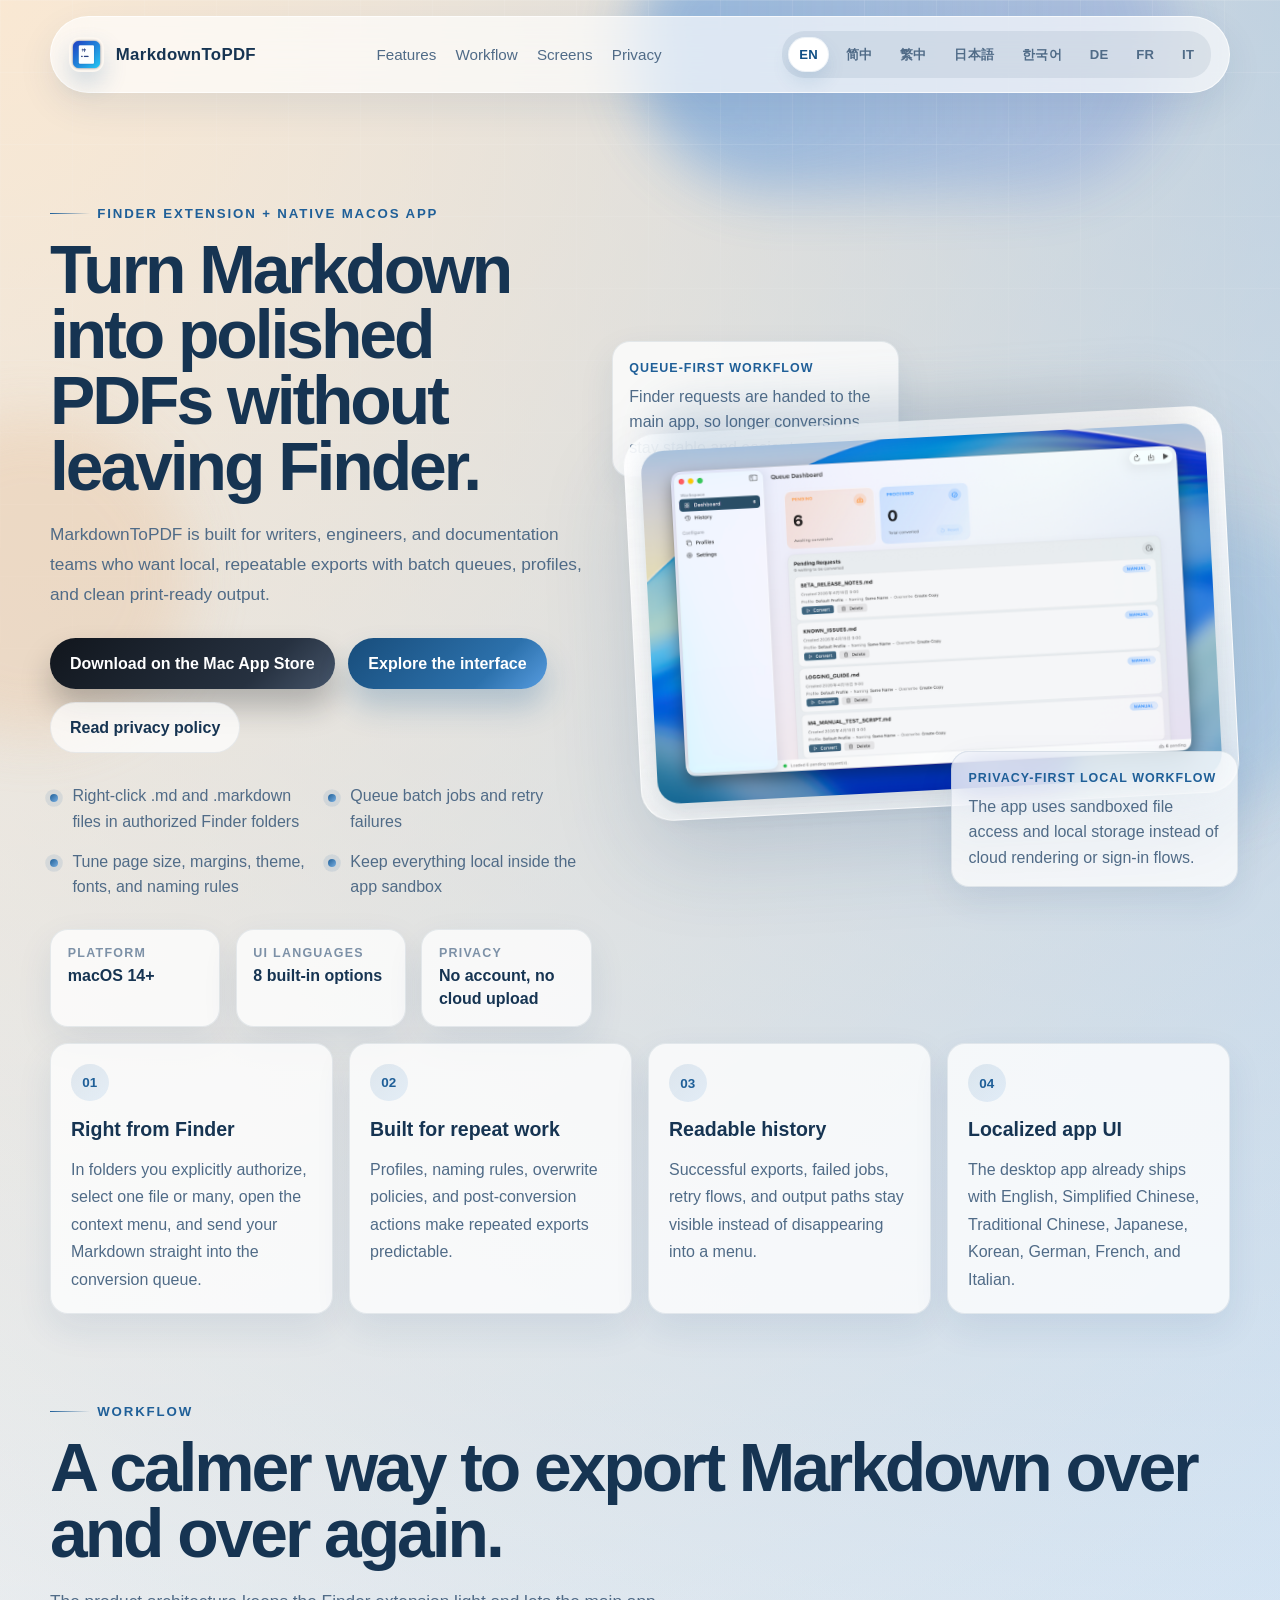
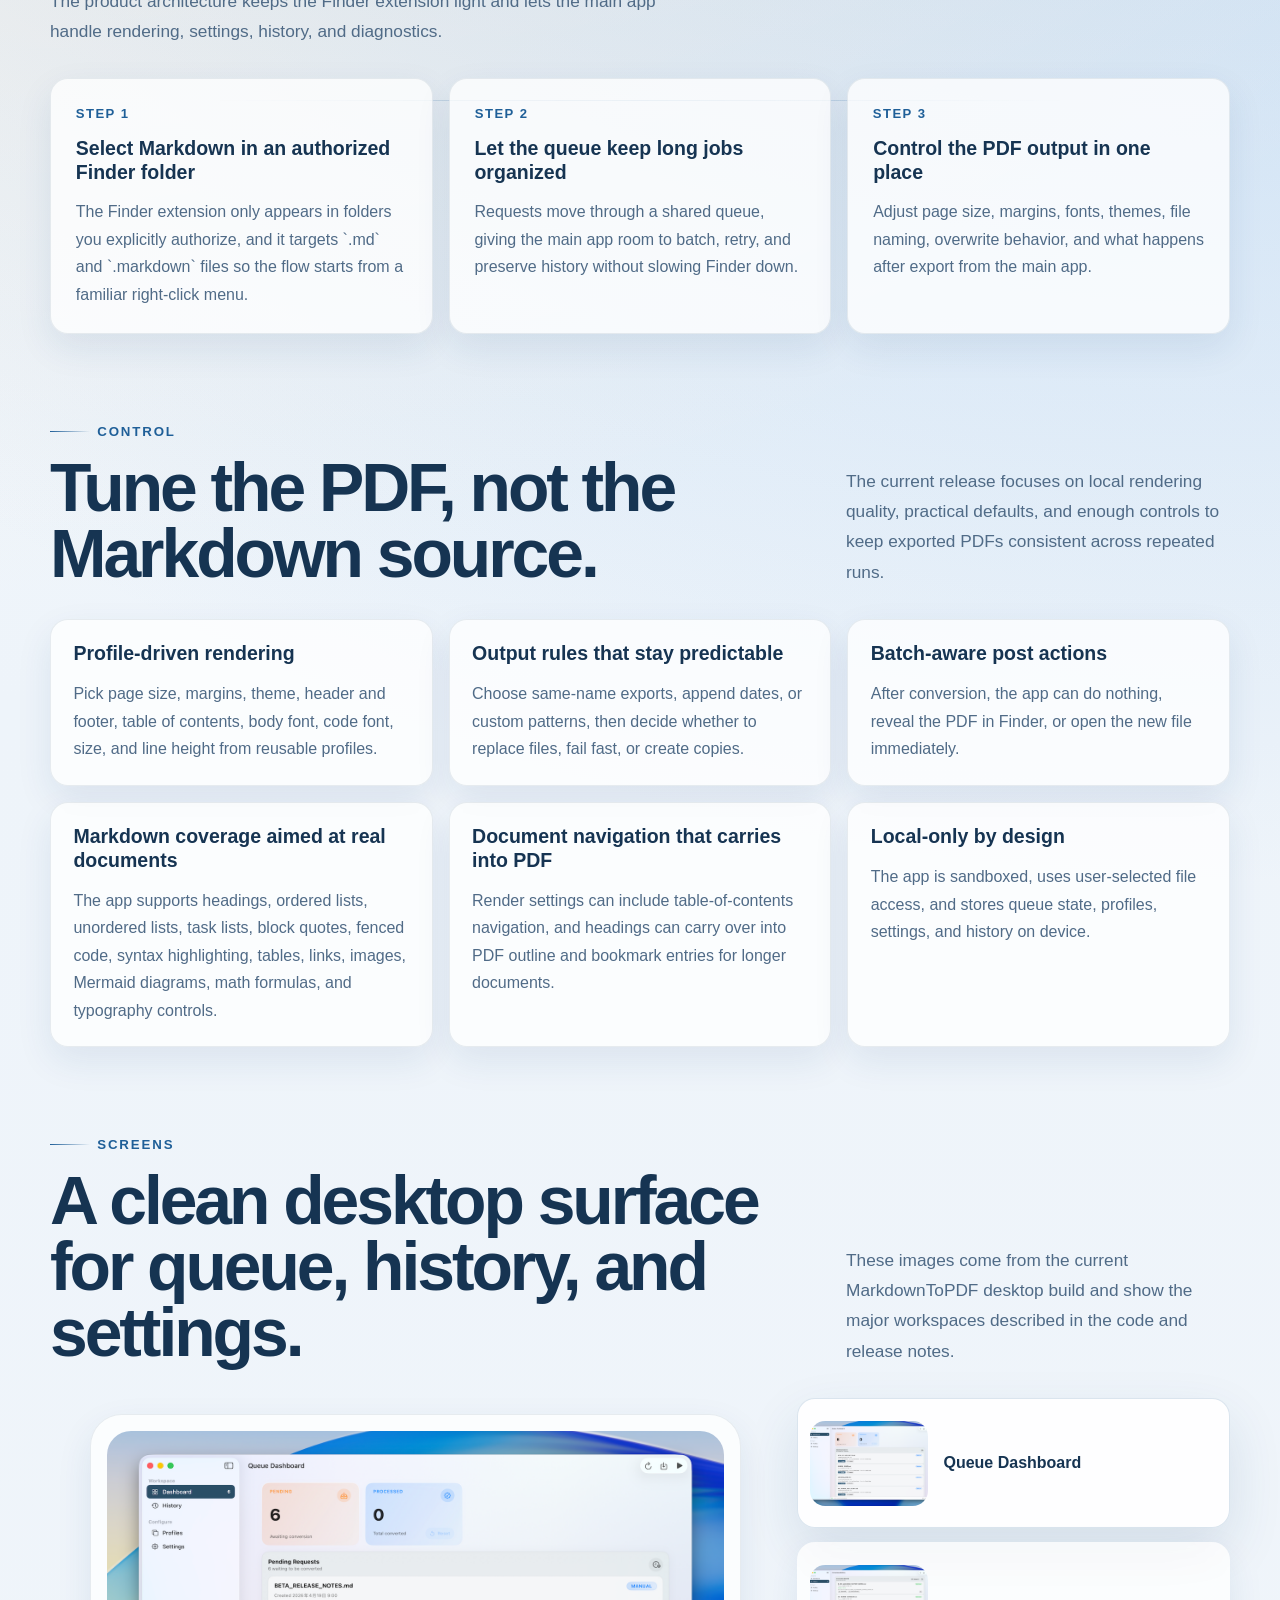
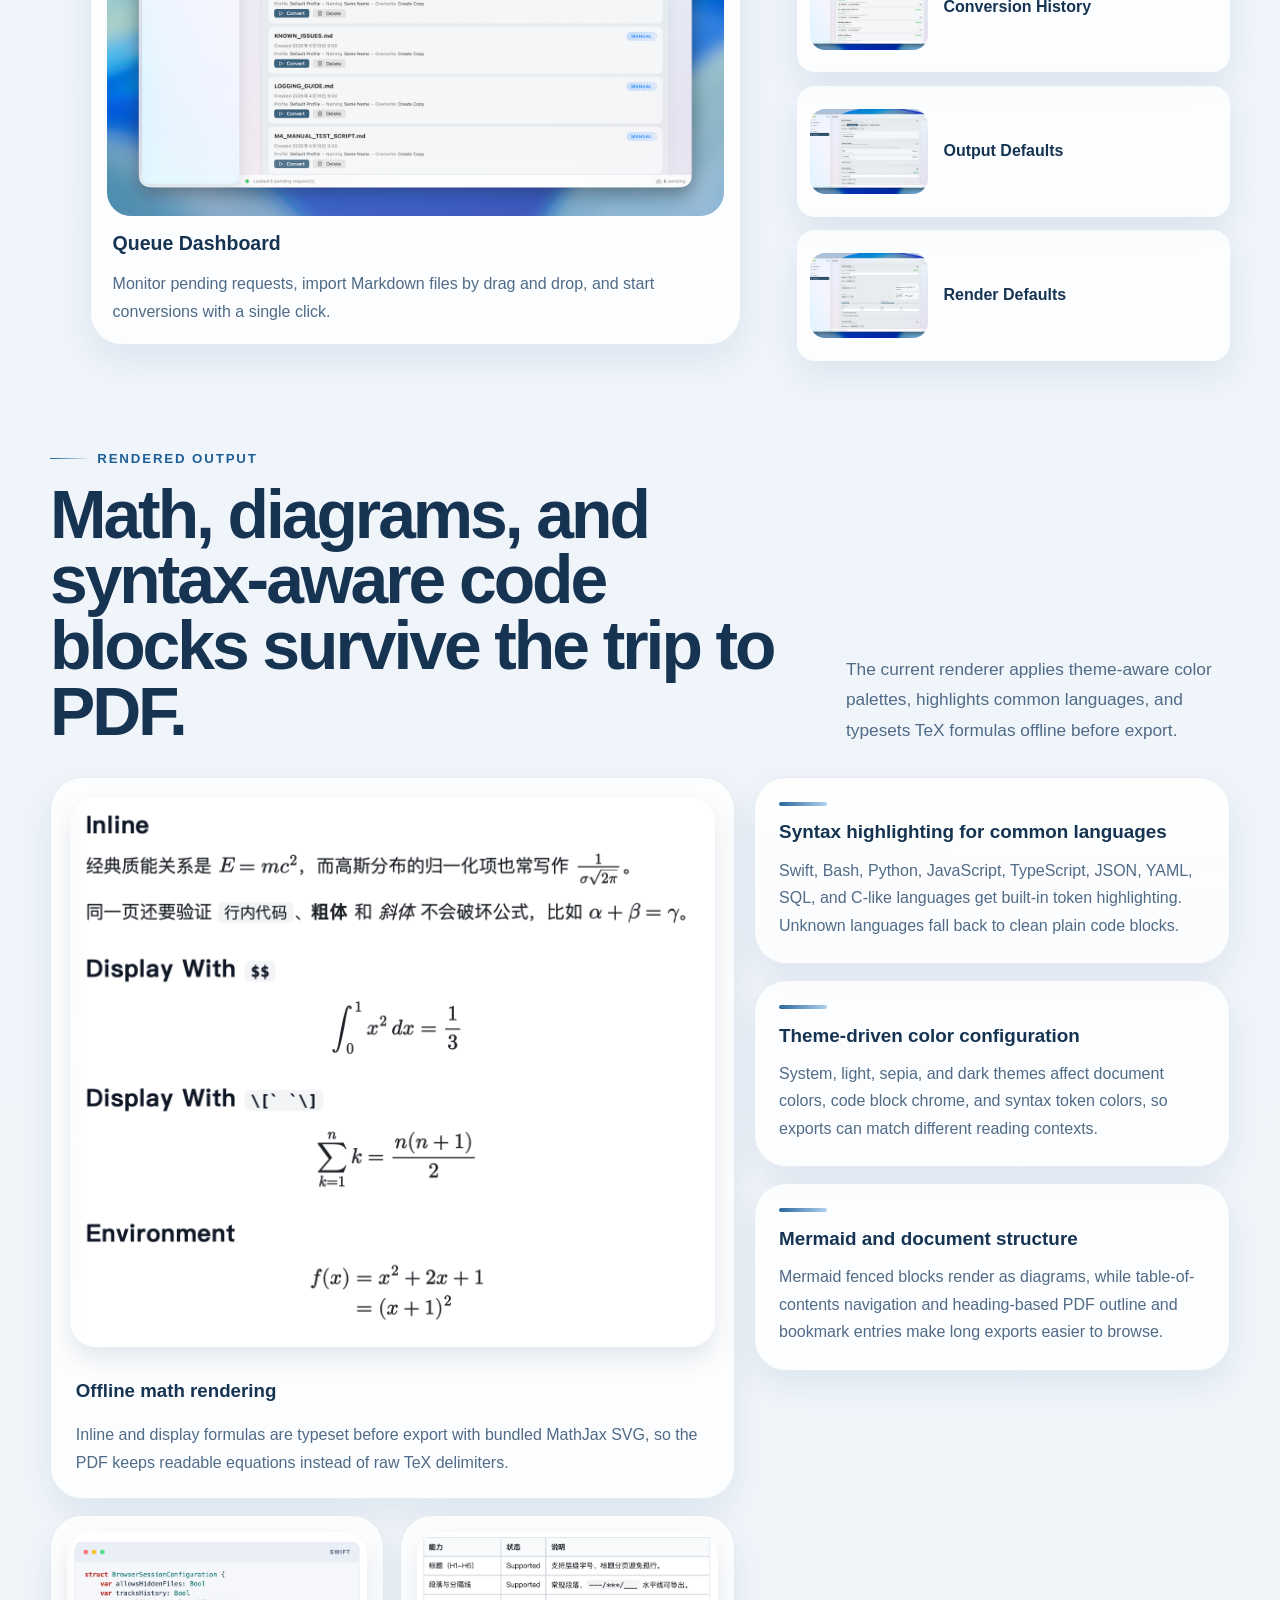
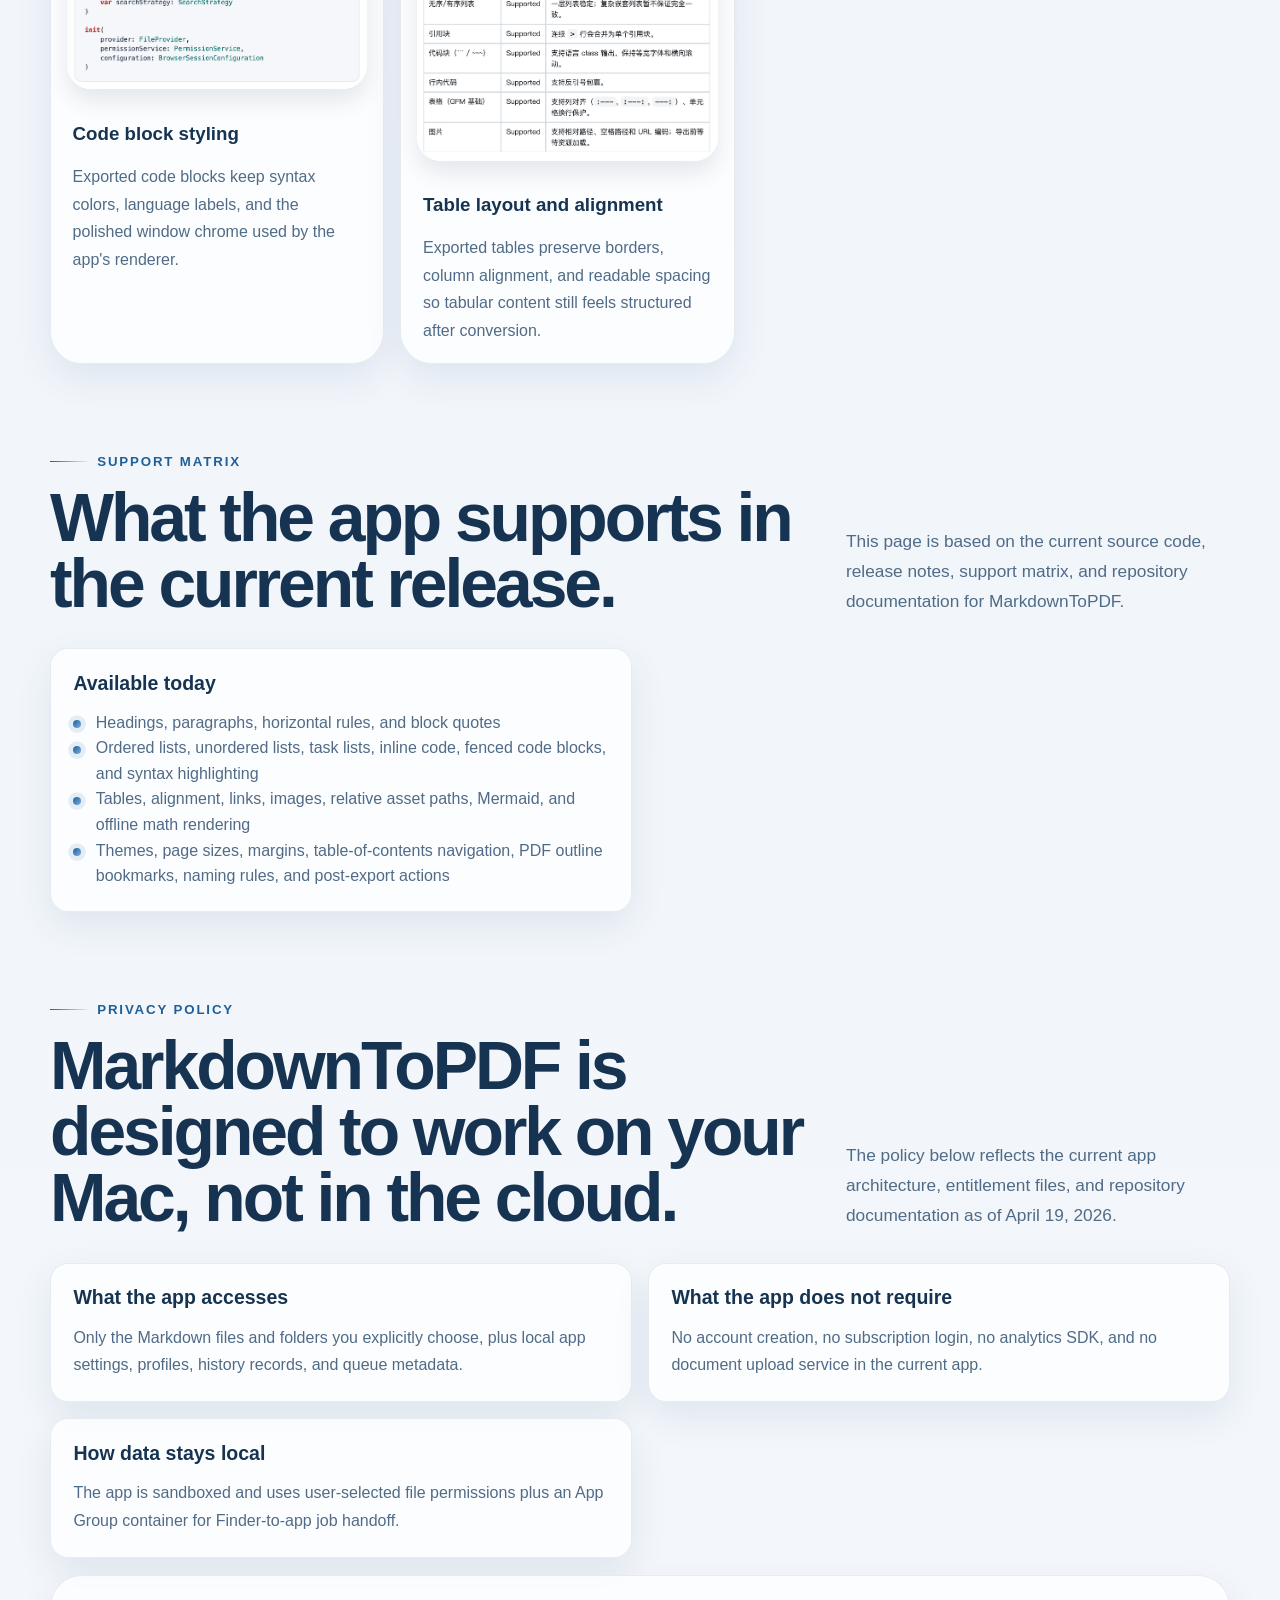
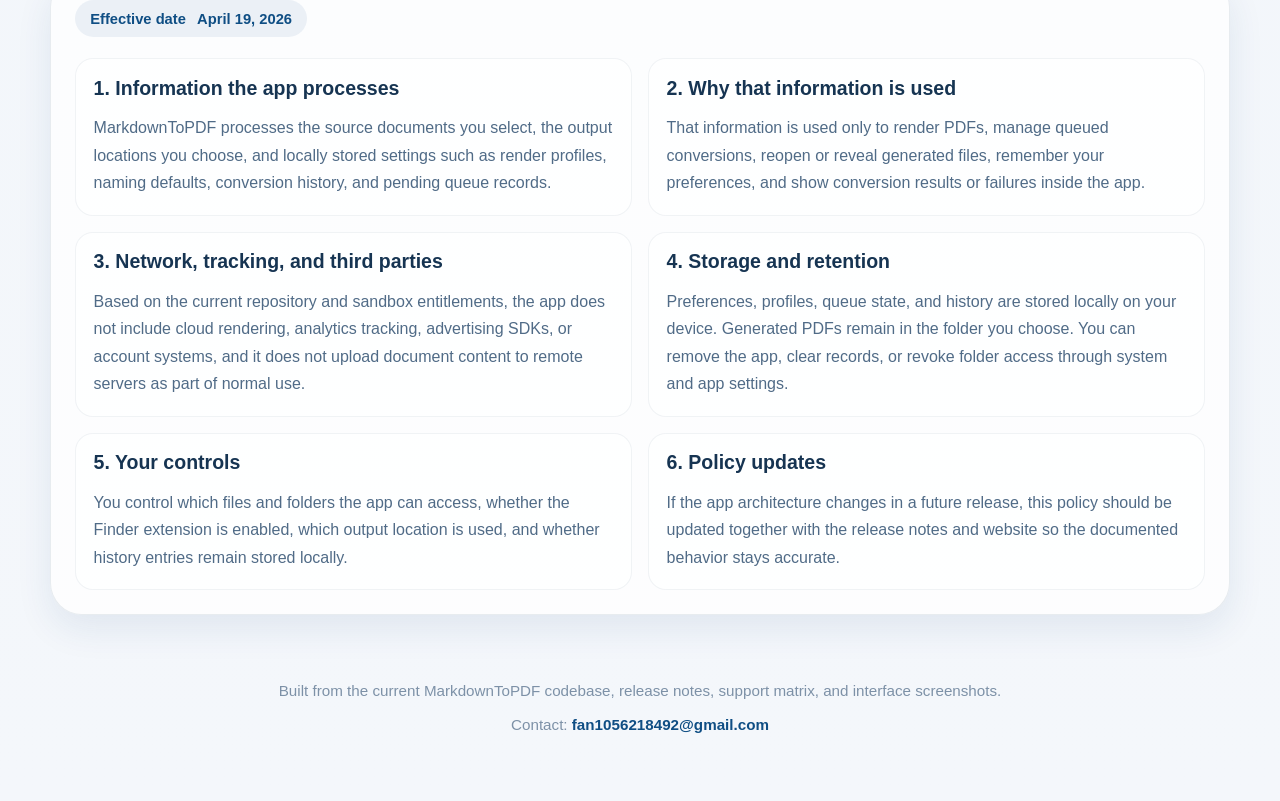
==== index.html @ 0d94e635 "添加商店下载按钮" ====
<!doctype html>
<html lang="en">
  <head>
    <meta charset="UTF-8" />
    <meta name="viewport" content="width=device-width, initial-scale=1.0" />
    <title>MarkdownToPDF for macOS</title>
    <meta
      name="description"
      content="MarkdownToPDF is a Finder-powered macOS app for turning Markdown files into polished PDFs with profiles, syntax highlighting, math rendering, history, and privacy-first local processing."
    />
    <meta
      name="theme-color"
      content="#eef4fa"
    />
    <link rel="icon" type="image/png" href="pictures/app-icon.png" />
    <link rel="stylesheet" href="styles.css" />
    <script defer src="script.js"></script>
  </head>
  <body>
    <a class="skip-link" href="#main" data-i18n="skipLink">Skip to content</a>
    <div class="page-backdrop" aria-hidden="true">
      <div class="backdrop-orb orb-a"></div>
      <div class="backdrop-orb orb-b"></div>
      <div class="backdrop-orb orb-c"></div>
      <div class="backdrop-grid"></div>
    </div>

    <div class="site-shell" id="top">
      <header class="site-header">
        <a class="brand" href="#top" aria-label="MarkdownToPDF">
          <img src="pictures/app-icon.png" alt="" />
          <span>MarkdownToPDF</span>
        </a>

        <nav class="header-nav" aria-label="Primary navigation" data-i18n-aria-label="navPrimaryAria">
          <a href="#features" data-i18n="navFeatures">Features</a>
          <a href="#workflow" data-i18n="navWorkflow">Workflow</a>
          <a href="#screens" data-i18n="navScreens">Screens</a>
          <a href="#privacy" data-i18n="navPrivacy">Privacy</a>
        </nav>

        <div class="header-actions">
          <div class="lang-switch" role="group" aria-label="Language switcher" data-i18n-aria-label="langSwitcherLabel">
            <button class="lang-button is-active" type="button" data-lang="en">EN</button>
            <button class="lang-button" type="button" data-lang="zh-Hans" aria-label="简体中文">简中</button>
            <button class="lang-button" type="button" data-lang="zh-Hant" aria-label="繁體中文">繁中</button>
            <button class="lang-button" type="button" data-lang="ja" aria-label="日本語">日本語</button>
            <button class="lang-button" type="button" data-lang="ko" aria-label="한국어">한국어</button>
            <button class="lang-button" type="button" data-lang="de" aria-label="Deutsch">DE</button>
            <button class="lang-button" type="button" data-lang="fr" aria-label="Français">FR</button>
            <button class="lang-button" type="button" data-lang="it" aria-label="Italiano">IT</button>
          </div>
        </div>
      </header>

      <main id="main">
        <section class="hero section">
          <div class="hero-copy">
            <p class="eyebrow" data-i18n="heroEyebrow">Finder extension + native macOS app</p>
            <h1 data-i18n="heroTitle">Turn Markdown into polished PDFs without leaving Finder.</h1>
            <p class="hero-lead" data-i18n="heroLead">
              MarkdownToPDF is built for writers, engineers, and documentation teams who want local,
              repeatable exports with batch queues, profiles, and clean print-ready output.
            </p>

            <div class="hero-actions">
              <a
                class="button button-store"
                href="https://apps.apple.com/us/app/markdowntopdf-pro/id6762535190?mt=12&uo=4"
                target="_blank"
                rel="noreferrer"
                data-i18n="heroDownload"
              >
                Download on the Mac App Store
              </a>
              <a class="button button-primary" href="#screens" data-i18n="heroPrimary">
                Explore the interface
              </a>
              <a class="button button-secondary" href="#privacy" data-i18n="heroSecondary">
                Read privacy policy
              </a>
            </div>

            <ul class="hero-badges">
              <li data-i18n="heroBadge1">Right-click .md and .markdown files in authorized Finder folders</li>
              <li data-i18n="heroBadge2">Queue batch jobs and retry failures</li>
              <li data-i18n="heroBadge3">Tune page size, margins, theme, fonts, and naming rules</li>
              <li data-i18n="heroBadge4">Keep everything local inside the app sandbox</li>
            </ul>

            <div class="meta-grid">
              <article class="meta-card">
                <span class="meta-label" data-i18n="metaPlatformLabel">Platform</span>
                <strong class="meta-value" data-i18n="metaPlatformValue">macOS 14+</strong>
              </article>
              <article class="meta-card">
                <span class="meta-label" data-i18n="metaLanguageLabel">UI Languages</span>
                <strong class="meta-value" data-i18n="metaLanguageValue">8 built-in options</strong>
              </article>
              <article class="meta-card">
                <span class="meta-label" data-i18n="metaPrivacyLabel">Privacy</span>
                <strong class="meta-value" data-i18n="metaPrivacyValue">No account, no cloud upload</strong>
              </article>
            </div>
          </div>

          <div class="hero-visual">
            <div class="floating-card floating-card-top">
              <span class="floating-label" data-i18n="heroNoteTopLabel">Queue-first workflow</span>
              <p data-i18n="heroNoteTopBody">
                Finder requests are handed to the main app, so longer conversions stay stable and
                easier to manage.
              </p>
            </div>

            <div class="device-frame">
              <img
                src="pictures/dashboard.png"
                alt="MarkdownToPDF queue dashboard"
                data-i18n-alt="heroImageAlt"
              />
            </div>

            <div class="floating-card floating-card-bottom">
              <span class="floating-label" data-i18n="heroNoteBottomLabel">Privacy-first local workflow</span>
              <p data-i18n="heroNoteBottomBody">
                The current codebase uses sandboxed file access and local storage instead of cloud
                rendering or sign-in flows.
              </p>
            </div>
          </div>
        </section>

        <section class="signal-grid">
          <article class="signal-card">
            <span class="signal-index">01</span>
            <h2 data-i18n="signal1Title">Right from Finder</h2>
            <p data-i18n="signal1Body">
              In folders you explicitly authorize, select one file or many, open the context menu,
              and send your Markdown straight into the conversion queue.
            </p>
          </article>
          <article class="signal-card">
            <span class="signal-index">02</span>
            <h2 data-i18n="signal2Title">Built for repeat work</h2>
            <p data-i18n="signal2Body">
              Profiles, naming rules, overwrite policies, and post-conversion actions make repeated
              exports predictable.
            </p>
          </article>
          <article class="signal-card">
            <span class="signal-index">03</span>
            <h2 data-i18n="signal3Title">Readable history</h2>
            <p data-i18n="signal3Body">
              Successful exports, failed jobs, retry flows, and output paths stay visible instead of
              disappearing into a menu.
            </p>
          </article>
          <article class="signal-card">
            <span class="signal-index">04</span>
            <h2 data-i18n="signal4Title">Localized app UI</h2>
            <p data-i18n="signal4Body">
              The desktop app already ships with English, Simplified Chinese, Traditional Chinese,
              Japanese, Korean, German, French, and Italian.
            </p>
          </article>
        </section>

        <section class="section story-section" id="workflow">
          <div class="section-heading">
            <p class="eyebrow" data-i18n="workflowEyebrow">Workflow</p>
            <h2 data-i18n="workflowTitle">A calmer way to export Markdown over and over again.</h2>
            <p class="section-lead" data-i18n="workflowLead">
              The product architecture keeps the Finder extension light and lets the main app handle
              rendering, settings, history, and diagnostics.
            </p>
          </div>

          <div class="timeline">
            <article class="timeline-card">
              <span class="timeline-step" data-i18n="workflowStep1Index">Step 1</span>
              <h3 data-i18n="workflowStep1Title">Select Markdown in an authorized Finder folder</h3>
              <p data-i18n="workflowStep1Body">
                The Finder extension only appears in folders you explicitly authorize, and it targets
                `.md` and `.markdown` files so the flow starts from a familiar right-click menu.
              </p>
            </article>
            <article class="timeline-card">
              <span class="timeline-step" data-i18n="workflowStep2Index">Step 2</span>
              <h3 data-i18n="workflowStep2Title">Let the queue keep long jobs organized</h3>
              <p data-i18n="workflowStep2Body">
                Requests move through a shared queue, giving the main app room to batch, retry, and
                preserve history without slowing Finder down.
              </p>
            </article>
            <article class="timeline-card">
              <span class="timeline-step" data-i18n="workflowStep3Index">Step 3</span>
              <h3 data-i18n="workflowStep3Title">Control the PDF output in one place</h3>
              <p data-i18n="workflowStep3Body">
                Adjust page size, margins, fonts, themes, file naming, overwrite behavior, and what
                happens after export from the main app.
              </p>
            </article>
          </div>
        </section>

        <section class="section features-section" id="features">
          <div class="section-heading split-heading">
            <div>
              <p class="eyebrow" data-i18n="featuresEyebrow">Control</p>
              <h2 data-i18n="featuresTitle">Tune the PDF, not the Markdown source.</h2>
            </div>
            <p class="section-lead" data-i18n="featuresLead">
              The current release focuses on local rendering quality, practical defaults, and enough
              controls to keep exported PDFs consistent across repeated runs.
            </p>
          </div>

          <div class="feature-grid">
            <article class="feature-card">
              <h3 data-i18n="feature1Title">Profile-driven rendering</h3>
              <p data-i18n="feature1Body">
                Pick page size, margins, theme, header/footer, table of contents, body font, code
                font, size, and line height from reusable profiles.
              </p>
            </article>
            <article class="feature-card">
              <h3 data-i18n="feature2Title">Output rules that stay predictable</h3>
              <p data-i18n="feature2Body">
                Choose same-name exports, append dates, or custom patterns, then decide whether to
                replace files, fail fast, or create copies.
              </p>
            </article>
            <article class="feature-card">
              <h3 data-i18n="feature3Title">Batch-aware post actions</h3>
              <p data-i18n="feature3Body">
                After conversion, the app can do nothing, reveal the PDF in Finder, or open the new
                file immediately.
              </p>
            </article>
            <article class="feature-card">
              <h3 data-i18n="feature4Title">Markdown coverage aimed at real documents</h3>
              <p data-i18n="feature4Body">
                The app supports headings, ordered lists, unordered lists, task lists, block quotes,
                fenced code, syntax highlighting, tables, links, images, Mermaid diagrams, math
                formulas, and typography controls.
              </p>
            </article>
            <article class="feature-card">
              <h3 data-i18n="feature5Title">Document navigation that carries into PDF</h3>
              <p data-i18n="feature5Body">
                Render settings can include table-of-contents navigation, and headings can carry over
                into PDF outline and bookmark entries for longer documents.
              </p>
            </article>
            <article class="feature-card">
              <h3 data-i18n="feature6Title">Local-only by design</h3>
              <p data-i18n="feature6Body">
                The app is sandboxed, uses user-selected file access, and stores queue state,
                profiles, settings, and history on device.
              </p>
            </article>
          </div>
        </section>

        <section class="section screens-section" id="screens">
          <div class="section-heading split-heading">
            <div>
              <p class="eyebrow" data-i18n="screensEyebrow">Screens</p>
              <h2 data-i18n="screensTitle">A clean desktop surface for queue, history, and settings.</h2>
            </div>
            <p class="section-lead" data-i18n="screensLead">
              These images come from the current MarkdownToPDF desktop build and show the major
              workspaces described in the code and release notes.
            </p>
          </div>

          <div class="screens-layout">
            <figure class="screen-stage">
              <div class="screen-image-wrap">
                <img id="active-screen-image" src="pictures/dashboard.png" alt="Queue Dashboard screen" />
              </div>
              <figcaption class="screen-caption">
                <h3 id="active-screen-title">Queue Dashboard</h3>
                <p id="active-screen-description">
                  Monitor pending requests, import Markdown files by drag and drop, and start
                  conversions with a single click.
                </p>
              </figcaption>
            </figure>

            <div
              class="screen-selector"
              role="tablist"
              aria-label="Application screens"
              data-i18n-aria-label="screenSelectorAria"
            >
              <button class="screen-thumb is-active" type="button" role="tab" data-screen="dashboard">
                <img src="pictures/dashboard.png" alt="" />
                <span data-i18n="screenDashboardLabel">Queue Dashboard</span>
              </button>
              <button class="screen-thumb" type="button" role="tab" data-screen="history">
                <img src="pictures/history.png" alt="" />
                <span data-i18n="screenHistoryLabel">Conversion History</span>
              </button>
              <button class="screen-thumb" type="button" role="tab" data-screen="output">
                <img src="pictures/settings-1.png" alt="" />
                <span data-i18n="screenOutputLabel">Output Defaults</span>
              </button>
              <button class="screen-thumb" type="button" role="tab" data-screen="render">
                <img src="pictures/settings-2.png" alt="" />
                <span data-i18n="screenRenderLabel">Render Defaults</span>
              </button>
            </div>
          </div>
        </section>

        <section class="section render-section">
          <div class="section-heading split-heading">
            <div>
              <p class="eyebrow" data-i18n="renderEyebrow">Rendered Output</p>
              <h2 data-i18n="renderTitle">Math, diagrams, and syntax-aware code blocks survive the trip to PDF.</h2>
            </div>
            <p class="section-lead" data-i18n="renderLead">
              The current renderer applies theme-aware color palettes, highlights common languages,
              and typesets TeX formulas offline before export.
            </p>
          </div>

          <div class="render-showcase">
            <div class="render-gallery">
              <figure class="render-figure render-figure-featured">
                <img
                  src="pictures/math.png"
                  alt="Math rendering sample exported by MarkdownToPDF"
                  data-i18n-alt="renderMathAlt"
                />
                <figcaption>
                  <h3 data-i18n="renderMathTitle">Offline math rendering</h3>
                  <p data-i18n="renderMathBody">
                    Inline and display formulas are typeset before export with bundled MathJax SVG, so
                    the PDF keeps readable equations instead of raw TeX delimiters.
                  </p>
                </figcaption>
              </figure>

              <div class="render-subgrid">
                <figure class="render-figure render-figure-compact">
                  <img
                    src="pictures/code_block.png"
                    alt="Syntax-highlighted code block exported by MarkdownToPDF"
                    data-i18n-alt="renderCodeAlt"
                  />
                  <figcaption>
                    <h3 data-i18n="renderCodeImageTitle">Code block styling</h3>
                    <p data-i18n="renderCodeImageBody">
                      Exported code blocks keep syntax colors, language labels, and the polished window
                      chrome used by the app's renderer.
                    </p>
                  </figcaption>
                </figure>

                <figure class="render-figure render-figure-compact">
                  <img
                    src="pictures/table.png"
                    alt="Table rendering sample exported by MarkdownToPDF"
                    data-i18n-alt="renderTableAlt"
                  />
                  <figcaption>
                    <h3 data-i18n="renderTableTitle">Table layout and alignment</h3>
                    <p data-i18n="renderTableBody">
                      Exported tables preserve borders, column alignment, and readable spacing so tabular
                      content still feels structured after conversion.
                    </p>
                  </figcaption>
                </figure>
              </div>
            </div>

            <div class="render-copy">
              <article class="feature-card">
                <h3 data-i18n="renderCodeTitle">Syntax highlighting for common languages</h3>
                <p data-i18n="renderCodeBody">
                  Swift, Bash, Python, JavaScript, TypeScript, JSON, YAML, SQL, and C-like languages
                  get built-in token highlighting. Unknown languages fall back to clean plain code
                  blocks.
                </p>
              </article>
              <article class="feature-card">
                <h3 data-i18n="renderPaletteTitle">Theme-driven color configuration</h3>
                <p data-i18n="renderPaletteBody">
                  System, light, sepia, and dark themes affect document colors, code block chrome,
                  and syntax token colors, so exports can match different reading contexts.
                </p>
              </article>
              <article class="feature-card">
                <h3 data-i18n="renderStructureTitle">Mermaid and document structure</h3>
                <p data-i18n="renderStructureBody">
                  Mermaid fenced blocks render as diagrams, while table-of-contents navigation and
                  heading-based PDF outline/bookmark entries make long exports easier to browse.
                </p>
              </article>
            </div>
          </div>
        </section>

        <section class="section support-section">
          <div class="section-heading split-heading">
            <div>
              <p class="eyebrow" data-i18n="supportEyebrow">Support Matrix</p>
              <h2 data-i18n="supportTitle">What the app supports in the current release.</h2>
            </div>
            <p class="section-lead" data-i18n="supportLead">
              This page is based on the current source code, release notes, support matrix, and known
              issues in the MarkdownToPDF repository.
            </p>
          </div>

          <div class="support-grid">
            <article class="support-card">
              <h3 data-i18n="supportGoodTitle">Available today</h3>
              <ul class="support-list">
                <li data-i18n="supportGood1">Headings, paragraphs, horizontal rules, and block quotes</li>
                <li data-i18n="supportGood2">Ordered lists, unordered lists, task lists, inline code, fenced code blocks, and syntax highlighting</li>
                <li data-i18n="supportGood3">Tables, alignment, links, images, relative asset paths, Mermaid, and offline math rendering</li>
                <li data-i18n="supportGood4">Themes, page sizes, margins, table-of-contents navigation, PDF outline bookmarks, naming rules, and post-export actions</li>
              </ul>
            </article>
          </div>
        </section>

        <section class="section privacy-section" id="privacy">
          <div class="section-heading split-heading">
            <div>
              <p class="eyebrow" data-i18n="privacyEyebrow">Privacy Policy</p>
              <h2 data-i18n="privacyTitle">MarkdownToPDF is designed to work on your Mac, not in the cloud.</h2>
            </div>
            <p class="section-lead" data-i18n="privacyLead">
              The policy below reflects the current app architecture, entitlement files, and
              repository documentation as of April 19, 2026.
            </p>
          </div>

          <div class="privacy-summary-grid">
            <article class="privacy-summary-card">
              <h3 data-i18n="privacyCard1Title">What the app accesses</h3>
              <p data-i18n="privacyCard1Body">
                Only the Markdown files and folders you explicitly choose, plus local app settings,
                profiles, history records, and queue metadata.
              </p>
            </article>
            <article class="privacy-summary-card">
              <h3 data-i18n="privacyCard2Title">What the app does not require</h3>
              <p data-i18n="privacyCard2Body">
                No account creation, no subscription login, no analytics SDK, and no document upload
                service in the current app.
              </p>
            </article>
            <article class="privacy-summary-card">
              <h3 data-i18n="privacyCard3Title">How data stays local</h3>
              <p data-i18n="privacyCard3Body">
                The app is sandboxed and uses user-selected file permissions plus an App Group
                container for Finder-to-app job handoff.
              </p>
            </article>
          </div>

          <div class="privacy-policy-card">
            <div class="policy-meta">
              <span data-i18n="privacyEffectiveLabel">Effective date</span>
              <strong data-i18n="privacyEffectiveValue">April 19, 2026</strong>
            </div>

            <div class="policy-columns">
              <article class="policy-block">
                <h3 data-i18n="policy1Title">1. Information the app processes</h3>
                <p data-i18n="policy1Body">
                  MarkdownToPDF processes the source documents you select, the output locations you
                  choose, and locally stored settings such as render profiles, naming defaults,
                  conversion history, and pending queue records.
                </p>
              </article>
              <article class="policy-block">
                <h3 data-i18n="policy2Title">2. Why that information is used</h3>
                <p data-i18n="policy2Body">
                  That information is used only to render PDFs, manage queued conversions, reopen or
                  reveal generated files, remember your preferences, and show conversion results or
                  failures inside the app.
                </p>
              </article>
              <article class="policy-block">
                <h3 data-i18n="policy3Title">3. Network, tracking, and third parties</h3>
                <p data-i18n="policy3Body">
                  Based on the current repository and sandbox entitlements, the app does not
                  include cloud rendering, analytics tracking, advertising SDKs, or account systems,
                  and it does not upload document content to remote servers as part of normal use.
                </p>
              </article>
              <article class="policy-block">
                <h3 data-i18n="policy4Title">4. Storage and retention</h3>
                <p data-i18n="policy4Body">
                  Preferences, profiles, queue state, and history are stored locally on your device.
                  Generated PDFs remain in the folder you choose. You can remove the app, clear
                  records, or revoke folder access through system and app settings.
                </p>
              </article>
              <article class="policy-block">
                <h3 data-i18n="policy5Title">5. Your controls</h3>
                <p data-i18n="policy5Body">
                  You control which files and folders the app can access, whether the Finder
                  extension is enabled, which output location is used, and whether history entries
                  remain stored locally.
                </p>
              </article>
              <article class="policy-block">
                <h3 data-i18n="policy6Title">6. Policy updates</h3>
                <p data-i18n="policy6Body">
                  If the app architecture changes in a future release, this policy should be updated
                  together with the release notes and website so the documented behavior stays
                  accurate.
                </p>
              </article>
            </div>
          </div>
        </section>
      </main>

      <footer class="site-footer">
        <p data-i18n="footerBody">
          Built from the current MarkdownToPDF codebase, release notes, support matrix, and
          interface screenshots.
        </p>
        <p class="footer-contact">
          <span data-i18n="footerContactLabel">Contact:</span>
          <a href="mailto:fan1056218492@gmail.com">fan1056218492@gmail.com</a>
        </p>
      </footer>
    </div>
  </body>
</html>
---- styles.css ----
:root {
  color-scheme: light;
  --bg: #eef4fa;
  --bg-strong: #dce8f6;
  --surface: rgba(255, 255, 255, 0.76);
  --surface-strong: rgba(255, 255, 255, 0.9);
  --surface-border: rgba(20, 56, 94, 0.09);
  --text: #163452;
  --text-soft: #506b87;
  --text-faint: #7d91a7;
  --accent: #1f5f98;
  --accent-soft: #78aee0;
  --accent-warm: #ebc29e;
  --accent-strong: #0f4e84;
  --success-soft: #d8f2dd;
  --warning-soft: #fff1db;
  --shadow-xl: 0 36px 90px rgba(26, 71, 118, 0.16);
  --shadow-lg: 0 22px 54px rgba(26, 71, 118, 0.12);
  --shadow-md: 0 14px 36px rgba(26, 71, 118, 0.09);
  --radius-xl: 32px;
  --radius-lg: 24px;
  --radius-md: 18px;
  --radius-sm: 14px;
  --font-display: "Avenir Next", "Segoe UI", "Helvetica Neue", sans-serif;
  --font-body: "Avenir Next", "Trebuchet MS", "Helvetica Neue", sans-serif;
  --font-mono: "SFMono-Regular", "Menlo", "Consolas", monospace;
  --max-width: 1180px;
}

*,
*::before,
*::after {
  box-sizing: border-box;
}

html {
  scroll-behavior: smooth;
}

body {
  margin: 0;
  min-width: 320px;
  font-family: var(--font-body);
  color: var(--text);
  background:
    radial-gradient(circle at top left, rgba(255, 233, 207, 0.9), transparent 30%),
    radial-gradient(circle at top right, rgba(116, 172, 227, 0.7), transparent 34%),
    linear-gradient(180deg, #f7fbff 0%, var(--bg) 32%, #f4f7fb 100%);
}

img {
  display: block;
  max-width: 100%;
}

a {
  color: inherit;
}

button,
input,
textarea,
select {
  font: inherit;
}

button:focus-visible,
a:focus-visible {
  outline: 2px solid rgba(31, 95, 152, 0.5);
  outline-offset: 3px;
}

.skip-link {
  position: fixed;
  top: 1rem;
  left: 1rem;
  z-index: 30;
  padding: 0.8rem 1rem;
  border-radius: 999px;
  background: var(--accent);
  color: #fff;
  text-decoration: none;
  transform: translateY(-150%);
  transition: transform 0.2s ease;
}

.skip-link:focus {
  transform: translateY(0);
}

.page-backdrop {
  position: fixed;
  inset: 0;
  overflow: hidden;
  pointer-events: none;
}

.backdrop-orb {
  position: absolute;
  border-radius: 999px;
  filter: blur(28px);
  opacity: 0.6;
}

.orb-a {
  top: -6rem;
  right: 8%;
  width: 34rem;
  height: 18rem;
  background: linear-gradient(90deg, rgba(66, 139, 219, 0.8), rgba(48, 87, 208, 0.3));
}

.orb-b {
  top: 26rem;
  left: -8rem;
  width: 20rem;
  height: 20rem;
  background: rgba(232, 194, 156, 0.58);
}

.orb-c {
  bottom: 6rem;
  right: -4rem;
  width: 18rem;
  height: 18rem;
  background: rgba(116, 172, 227, 0.4);
}

.backdrop-grid {
  position: absolute;
  inset: 0;
  background-image:
    linear-gradient(rgba(255, 255, 255, 0.28) 1px, transparent 1px),
    linear-gradient(90deg, rgba(255, 255, 255, 0.22) 1px, transparent 1px);
  background-size: 72px 72px;
  mask-image: linear-gradient(180deg, rgba(0, 0, 0, 0.42), transparent 80%);
}

.site-shell {
  position: relative;
  z-index: 1;
  width: min(calc(100% - 2rem), var(--max-width));
  margin: 0 auto;
  padding: 1rem 0 4rem;
}

.section,
.signal-grid {
  animation: rise-in 0.72s ease both;
}

.site-header {
  position: sticky;
  top: 1rem;
  z-index: 20;
  display: grid;
  grid-template-columns: auto 1fr auto;
  align-items: center;
  gap: 1rem;
  padding: 0.9rem 1.1rem;
  margin-bottom: 1.4rem;
  background: rgba(255, 255, 255, 0.66);
  border: 1px solid rgba(255, 255, 255, 0.7);
  border-radius: 999px;
  backdrop-filter: blur(18px);
  box-shadow: var(--shadow-md);
}

.brand {
  display: inline-flex;
  align-items: center;
  gap: 0.75rem;
  text-decoration: none;
  font-family: var(--font-display);
  font-size: 1.05rem;
  font-weight: 700;
  letter-spacing: 0.02em;
}

.brand img {
  width: 2.2rem;
  height: 2.2rem;
  border-radius: 0.7rem;
  box-shadow: 0 12px 24px rgba(31, 95, 152, 0.2);
}

.header-nav {
  display: flex;
  justify-content: center;
  flex-wrap: wrap;
  gap: 1.2rem;
}

.header-nav a {
  color: var(--text-soft);
  text-decoration: none;
  font-size: 0.95rem;
}

.header-nav a:hover,
.header-nav a:focus-visible {
  color: var(--text);
}

.header-actions {
  display: flex;
  align-items: center;
  justify-content: flex-end;
  gap: 0.8rem;
  max-width: 100%;
}

.lang-switch {
  display: inline-flex;
  flex-wrap: wrap;
  justify-content: flex-end;
  gap: 0.3rem;
  padding: 0.35rem;
  max-width: min(100%, 30rem);
  border-radius: 1.4rem;
  background: rgba(20, 56, 94, 0.08);
}

.lang-button {
  border: 0;
  border-radius: 999px;
  background: transparent;
  color: var(--text-soft);
  min-height: 2.2rem;
  padding: 0.42rem 0.72rem;
  font-size: 0.82rem;
  font-weight: 700;
  letter-spacing: 0.02em;
  white-space: nowrap;
  cursor: pointer;
  transition:
    background 0.2s ease,
    color 0.2s ease,
    transform 0.2s ease;
}

.lang-button:hover,
.lang-button:focus-visible {
  color: var(--text);
}

.lang-button.is-active {
  background: #fff;
  color: var(--accent-strong);
  box-shadow: inset 0 0 0 1px rgba(31, 95, 152, 0.08), 0 10px 18px rgba(31, 95, 152, 0.12);
}

.hero {
  display: grid;
  grid-template-columns: minmax(0, 0.95fr) minmax(0, 1.05fr);
  align-items: center;
  gap: 2.5rem;
  padding: 3.5rem 0 2rem;
}

.hero-copy {
  position: relative;
}

.eyebrow {
  display: inline-flex;
  align-items: center;
  gap: 0.45rem;
  margin: 0 0 1rem;
  color: var(--accent);
  font-size: 0.83rem;
  font-weight: 700;
  letter-spacing: 0.14em;
  text-transform: uppercase;
}

.eyebrow::before {
  content: "";
  width: 2.5rem;
  height: 1px;
  background: linear-gradient(90deg, var(--accent), transparent);
}

.hero h1,
.section-heading h2 {
  margin: 0;
  font-family: var(--font-display);
  font-size: clamp(2.8rem, 5.3vw, 5rem);
  line-height: 0.97;
  letter-spacing: -0.045em;
}

.hero-lead,
.section-lead {
  margin: 1.2rem 0 0;
  max-width: 38rem;
  color: var(--text-soft);
  font-size: 1.08rem;
  line-height: 1.75;
}

.hero-actions {
  display: flex;
  flex-wrap: wrap;
  gap: 0.85rem;
  margin-top: 1.8rem;
}

.button {
  display: inline-flex;
  align-items: center;
  justify-content: center;
  min-height: 3.15rem;
  padding: 0.85rem 1.25rem;
  border-radius: 999px;
  text-decoration: none;
  font-weight: 700;
  transition:
    transform 0.2s ease,
    box-shadow 0.2s ease,
    background 0.2s ease;
}

.button:hover,
.button:focus-visible {
  transform: translateY(-2px);
}

.button-primary {
  background: linear-gradient(135deg, #184d7b, #2c71ac 70%, #579ce0);
  color: #fff;
  box-shadow: 0 18px 30px rgba(31, 95, 152, 0.26);
}

.button-store {
  background: linear-gradient(135deg, #11161d, #263140 72%, #46556a);
  color: #fff;
  box-shadow: 0 18px 30px rgba(17, 22, 29, 0.26);
}

.button-secondary {
  background: rgba(255, 255, 255, 0.72);
  color: var(--text);
  box-shadow: inset 0 0 0 1px rgba(20, 56, 94, 0.08);
}

.hero-badges {
  display: grid;
  grid-template-columns: repeat(2, minmax(0, 1fr));
  gap: 0.9rem;
  margin: 1.9rem 0 0;
  padding: 0;
  list-style: none;
}

.hero-badges li,
.support-list li {
  position: relative;
  padding-left: 1.4rem;
  color: var(--text-soft);
  line-height: 1.6;
}

.hero-badges li::before,
.support-list li::before {
  content: "";
  position: absolute;
  top: 0.66rem;
  left: 0;
  width: 0.5rem;
  height: 0.5rem;
  border-radius: 999px;
  background: linear-gradient(135deg, var(--accent), var(--accent-soft));
  box-shadow: 0 0 0 0.3rem rgba(31, 95, 152, 0.1);
}

.meta-grid {
  display: grid;
  grid-template-columns: repeat(3, minmax(0, 1fr));
  gap: 0.95rem;
  margin-top: 1.8rem;
}

.meta-card,
.signal-card,
.feature-card,
.timeline-card,
.support-card,
.privacy-summary-card,
.privacy-policy-card,
.screen-stage,
.screen-thumb,
.floating-card {
  background: var(--surface);
  border: 1px solid var(--surface-border);
  backdrop-filter: blur(18px);
  box-shadow: var(--shadow-md);
}

.meta-card {
  padding: 1rem 1.05rem;
  border-radius: var(--radius-md);
}

.meta-label {
  display: block;
  margin-bottom: 0.35rem;
  color: var(--text-faint);
  font-size: 0.78rem;
  font-weight: 700;
  letter-spacing: 0.1em;
  text-transform: uppercase;
}

.meta-value {
  display: block;
  font-size: 1rem;
  line-height: 1.4;
}

.hero-visual {
  position: relative;
  min-height: 36rem;
  display: flex;
  align-items: center;
  justify-content: center;
}

.device-frame {
  position: relative;
  padding: 1rem;
  border-radius: 2rem;
  background:
    linear-gradient(180deg, rgba(255, 255, 255, 0.92), rgba(255, 255, 255, 0.56)),
    linear-gradient(135deg, rgba(255, 255, 255, 0.3), rgba(31, 95, 152, 0.08));
  border: 1px solid rgba(255, 255, 255, 0.82);
  box-shadow: var(--shadow-xl);
  transform: rotate(-3deg);
}

.device-frame::after {
  content: "";
  position: absolute;
  inset: -1.8rem 2rem 2rem;
  z-index: -1;
  background: linear-gradient(135deg, rgba(31, 95, 152, 0.18), rgba(235, 194, 158, 0.2));
  border-radius: 2rem;
  filter: blur(22px);
}

.device-frame img {
  border-radius: 1.4rem;
  box-shadow: 0 12px 22px rgba(22, 52, 82, 0.1);
}

.floating-card {
  position: absolute;
  width: min(18rem, 48%);
  padding: 1rem 1.05rem;
  border-radius: var(--radius-md);
}

.floating-card-top {
  top: 1rem;
  left: -1.25rem;
}

.floating-card-bottom {
  right: -0.5rem;
  bottom: 0.9rem;
}

.floating-label {
  display: inline-block;
  margin-bottom: 0.55rem;
  color: var(--accent);
  font-size: 0.78rem;
  font-weight: 700;
  letter-spacing: 0.08em;
  text-transform: uppercase;
}

.floating-card p {
  margin: 0;
  color: var(--text-soft);
  line-height: 1.58;
}

.signal-grid {
  display: grid;
  grid-template-columns: repeat(4, minmax(0, 1fr));
  gap: 1rem;
  margin: 1rem 0 0;
}

.signal-card {
  padding: 1.25rem;
  border-radius: var(--radius-md);
}

.signal-index {
  display: inline-flex;
  width: 2.35rem;
  height: 2.35rem;
  align-items: center;
  justify-content: center;
  margin-bottom: 1rem;
  border-radius: 999px;
  background: linear-gradient(135deg, rgba(31, 95, 152, 0.12), rgba(116, 172, 227, 0.16));
  color: var(--accent);
  font-size: 0.84rem;
  font-weight: 800;
}

.signal-card h2,
.feature-card h3,
.timeline-card h3,
.support-card h3,
.privacy-summary-card h3,
.policy-block h3,
.screen-caption h3 {
  margin: 0;
  font-family: var(--font-display);
  font-size: 1.22rem;
  line-height: 1.2;
}

.signal-card p,
.feature-card p,
.timeline-card p,
.support-list,
.privacy-summary-card p,
.policy-block p,
.screen-caption p {
  margin: 0.9rem 0 0;
  color: var(--text-soft);
  line-height: 1.72;
}

.section {
  padding: 5.25rem 0 0;
  scroll-margin-top: 7rem;
}

.split-heading {
  display: grid;
  grid-template-columns: minmax(0, 1fr) minmax(18rem, 24rem);
  gap: 1.5rem 2rem;
  align-items: end;
}

.feature-grid,
.support-grid,
.privacy-summary-grid {
  display: grid;
  gap: 1rem;
  margin-top: 2rem;
}

.feature-grid {
  grid-template-columns: repeat(3, minmax(0, 1fr));
}

.feature-card,
.support-card,
.privacy-summary-card {
  padding: 1.4rem;
  border-radius: var(--radius-md);
}

.timeline {
  position: relative;
  display: grid;
  grid-template-columns: repeat(3, minmax(0, 1fr));
  gap: 1rem;
  margin-top: 2rem;
}

.timeline::before {
  content: "";
  position: absolute;
  top: 1.35rem;
  left: 12%;
  right: 12%;
  height: 1px;
  background: linear-gradient(90deg, rgba(31, 95, 152, 0), rgba(31, 95, 152, 0.28), rgba(31, 95, 152, 0));
}

.timeline-card {
  position: relative;
  padding: 1.55rem;
  border-radius: var(--radius-md);
}

.timeline-step {
  display: inline-flex;
  margin-bottom: 1rem;
  color: var(--accent);
  font-size: 0.82rem;
  font-weight: 700;
  letter-spacing: 0.11em;
  text-transform: uppercase;
}

.screens-layout {
  display: grid;
  grid-template-columns: minmax(0, 1.35fr) minmax(18rem, 0.8fr);
  gap: 1rem;
  margin-top: 2rem;
}

.render-showcase {
  display: grid;
  grid-template-columns: minmax(0, 1.18fr) minmax(20rem, 0.82fr);
  gap: 1.2rem;
  align-items: start;
  margin-top: 2rem;
}

.render-gallery {
  display: grid;
  gap: 1rem;
}

.render-subgrid {
  display: grid;
  grid-template-columns: repeat(2, minmax(0, 1fr));
  gap: 1rem;
}

.render-figure {
  margin: 0;
  padding: 1rem;
  display: flex;
  flex-direction: column;
  gap: 0.9rem;
  border-radius: var(--radius-xl);
  background: var(--surface);
  border: 1px solid var(--surface-border);
  backdrop-filter: blur(18px);
  box-shadow: var(--shadow-md);
}

.render-figure-featured {
  padding: 1.2rem;
}

.render-figure-compact {
  height: 100%;
}

.render-figure img {
  width: 100%;
  border-radius: calc(var(--radius-xl) - 0.5rem);
  box-shadow: 0 12px 22px rgba(22, 52, 82, 0.1);
}

.render-figure-featured img {
  border-radius: calc(var(--radius-xl) - 0.35rem);
}

.render-figure figcaption {
  padding: 0 0.35rem 0.15rem;
}

.render-figure figcaption p {
  margin: 0.9rem 0 0;
  color: var(--text-soft);
  line-height: 1.72;
}

.render-copy {
  display: grid;
  gap: 1rem;
  align-content: start;
  position: sticky;
  top: 6.4rem;
}

.render-copy .feature-card {
  padding: 1.5rem;
  border-radius: var(--radius-xl);
}

.render-copy .feature-card:first-child {
  background:
    linear-gradient(180deg, rgba(255, 255, 255, 0.96), rgba(255, 255, 255, 0.82)),
    linear-gradient(135deg, rgba(31, 95, 152, 0.08), rgba(116, 172, 227, 0.08));
}

.render-copy .feature-card h3 {
  font-size: 1.18rem;
}

.render-copy .feature-card p {
  margin-top: 0.8rem;
}

.render-copy .feature-card::before {
  content: "";
  display: block;
  width: 3rem;
  height: 0.26rem;
  margin-bottom: 0.95rem;
  border-radius: 999px;
  background: linear-gradient(90deg, rgba(31, 95, 152, 0.95), rgba(116, 172, 227, 0.55));
}

.screen-stage {
  padding: 1rem;
  border-radius: var(--radius-xl);
}

.screen-image-wrap {
  position: relative;
  overflow: hidden;
  border-radius: calc(var(--radius-xl) - 0.5rem);
}

.screen-image-wrap::after {
  content: "";
  position: absolute;
  inset: auto 0 0 0;
  height: 24%;
  background: linear-gradient(180deg, transparent, rgba(255, 255, 255, 0.26));
  pointer-events: none;
}

.screen-image-wrap img {
  width: 100%;
  min-height: 100%;
  object-fit: cover;
  transition:
    opacity 0.24s ease,
    transform 0.24s ease;
}

.screen-caption {
  padding: 1rem 0.35rem 0.15rem;
}

.screen-selector {
  display: grid;
  gap: 0.85rem;
}

.screen-thumb {
  display: grid;
  grid-template-columns: 7.4rem minmax(0, 1fr);
  align-items: center;
  gap: 0.95rem;
  padding: 0.75rem;
  border: 1px solid transparent;
  border-radius: var(--radius-md);
  text-align: left;
  cursor: pointer;
  transition:
    transform 0.2s ease,
    border-color 0.2s ease,
    background 0.2s ease;
}

.screen-thumb:hover,
.screen-thumb:focus-visible {
  transform: translateY(-1px);
  border-color: rgba(31, 95, 152, 0.16);
}

.screen-thumb.is-active {
  background: var(--surface-strong);
  border-color: rgba(31, 95, 152, 0.16);
  box-shadow: var(--shadow-lg);
}

.screen-thumb img {
  height: 5.3rem;
  object-fit: cover;
  border-radius: 0.95rem;
}

.screen-thumb span {
  color: var(--text);
  font-weight: 700;
  line-height: 1.5;
}

.support-grid,
.privacy-summary-grid {
  grid-template-columns: repeat(2, minmax(0, 1fr));
}

.support-card-caution {
  background:
    linear-gradient(180deg, rgba(255, 247, 231, 0.88), rgba(255, 255, 255, 0.72));
}

.support-list {
  padding: 0;
  list-style: none;
}

.privacy-policy-card {
  margin-top: 1.1rem;
  padding: 1.5rem;
  border-radius: var(--radius-xl);
}

.policy-meta {
  display: inline-flex;
  align-items: center;
  gap: 0.7rem;
  padding: 0.65rem 0.95rem;
  border-radius: 999px;
  background: rgba(31, 95, 152, 0.08);
  color: var(--accent-strong);
  font-size: 0.92rem;
  font-weight: 700;
}

.policy-columns {
  display: grid;
  grid-template-columns: repeat(2, minmax(0, 1fr));
  gap: 1rem;
  margin-top: 1.3rem;
}

.policy-block {
  padding: 1.1rem;
  border-radius: var(--radius-md);
  background: rgba(255, 255, 255, 0.58);
  border: 1px solid rgba(20, 56, 94, 0.06);
}

.site-footer {
  padding-top: 4rem;
  text-align: center;
}

.site-footer p {
  margin: 0;
  color: var(--text-faint);
  font-size: 0.95rem;
  line-height: 1.6;
}

.footer-contact {
  margin-top: 0.6rem !important;
}

.footer-contact a {
  color: var(--accent-strong);
  font-weight: 700;
  text-decoration: none;
}

.footer-contact a:hover,
.footer-contact a:focus-visible {
  text-decoration: underline;
}

@keyframes rise-in {
  from {
    opacity: 0;
    transform: translateY(14px);
  }

  to {
    opacity: 1;
    transform: translateY(0);
  }
}

@media (max-width: 1060px) {
  .site-header {
    grid-template-columns: 1fr;
    justify-items: center;
    border-radius: 2rem;
  }

  .header-actions,
  .lang-switch {
    justify-content: center;
  }

  .hero,
  .split-heading,
  .screens-layout,
  .render-showcase {
    grid-template-columns: 1fr;
  }

  .render-subgrid {
    grid-template-columns: 1fr;
  }

  .render-copy {
    position: static;
    top: auto;
  }

  .hero-visual {
    min-height: auto;
    padding-top: 1rem;
  }

  .device-frame {
    transform: none;
  }

  .floating-card {
    position: static;
    width: 100%;
    margin-top: 1rem;
  }

  .feature-grid,
  .timeline,
  .signal-grid,
  .support-grid,
  .privacy-summary-grid,
  .policy-columns,
  .meta-grid {
    grid-template-columns: repeat(2, minmax(0, 1fr));
  }

  .timeline::before {
    display: none;
  }
}

@media (max-width: 720px) {
  .site-shell {
    width: min(calc(100% - 1rem), var(--max-width));
    padding-top: 0.7rem;
    padding-bottom: 3rem;
  }

  .site-header {
    top: 0.5rem;
    padding: 0.95rem;
  }

  .header-nav {
    gap: 0.9rem;
  }

  .hero {
    padding-top: 2.4rem;
  }

  .hero h1,
  .section-heading h2 {
    font-size: clamp(2.2rem, 12vw, 3.1rem);
  }

  .hero-badges,
  .feature-grid,
  .timeline,
  .signal-grid,
  .support-grid,
  .privacy-summary-grid,
  .policy-columns,
  .meta-grid {
    grid-template-columns: 1fr;
  }

  .screen-thumb {
    grid-template-columns: 1fr;
  }

  .screen-thumb img {
    width: 100%;
    height: auto;
  }

  .policy-meta {
    display: flex;
    flex-wrap: wrap;
  }
}

@media (prefers-reduced-motion: reduce) {
  html {
    scroll-behavior: auto;
  }

  *,
  *::before,
  *::after {
    animation: none !important;
    transition-duration: 0.01ms !important;
    transition-delay: 0ms !important;
  }
}
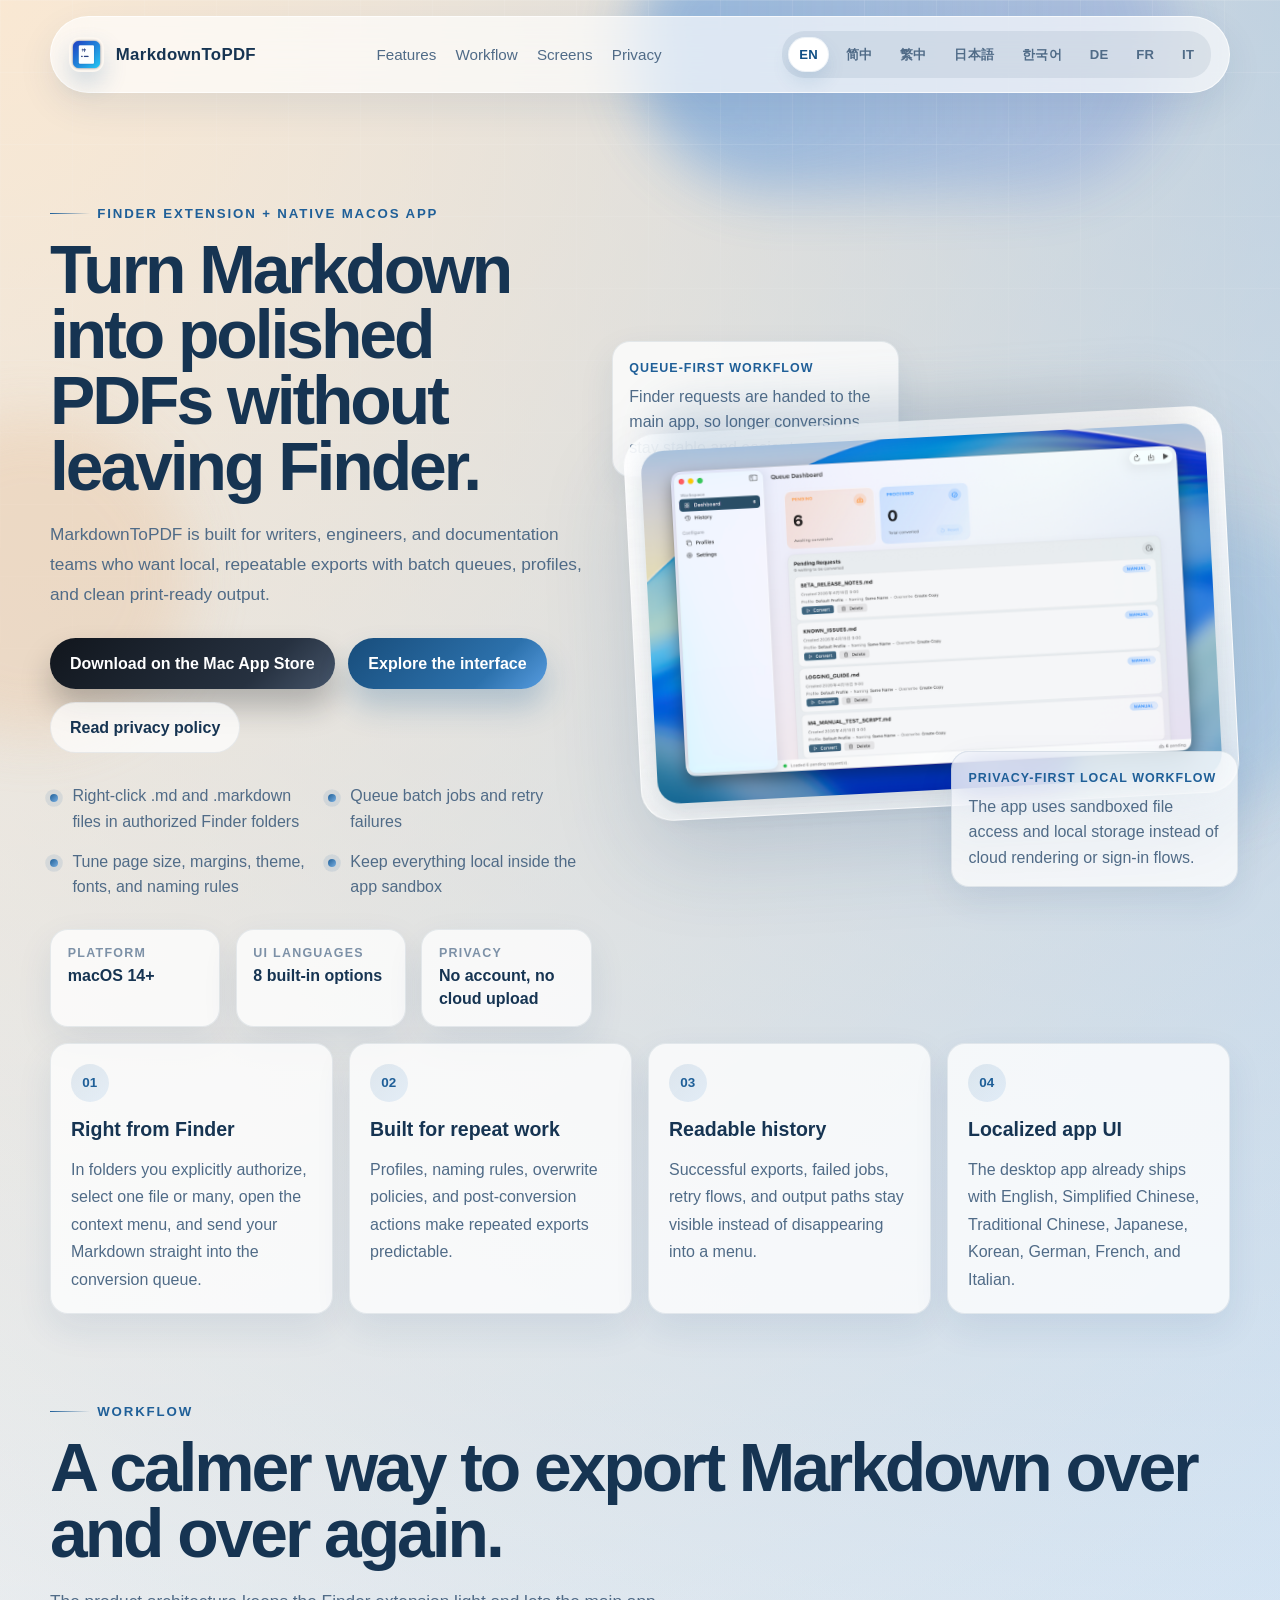
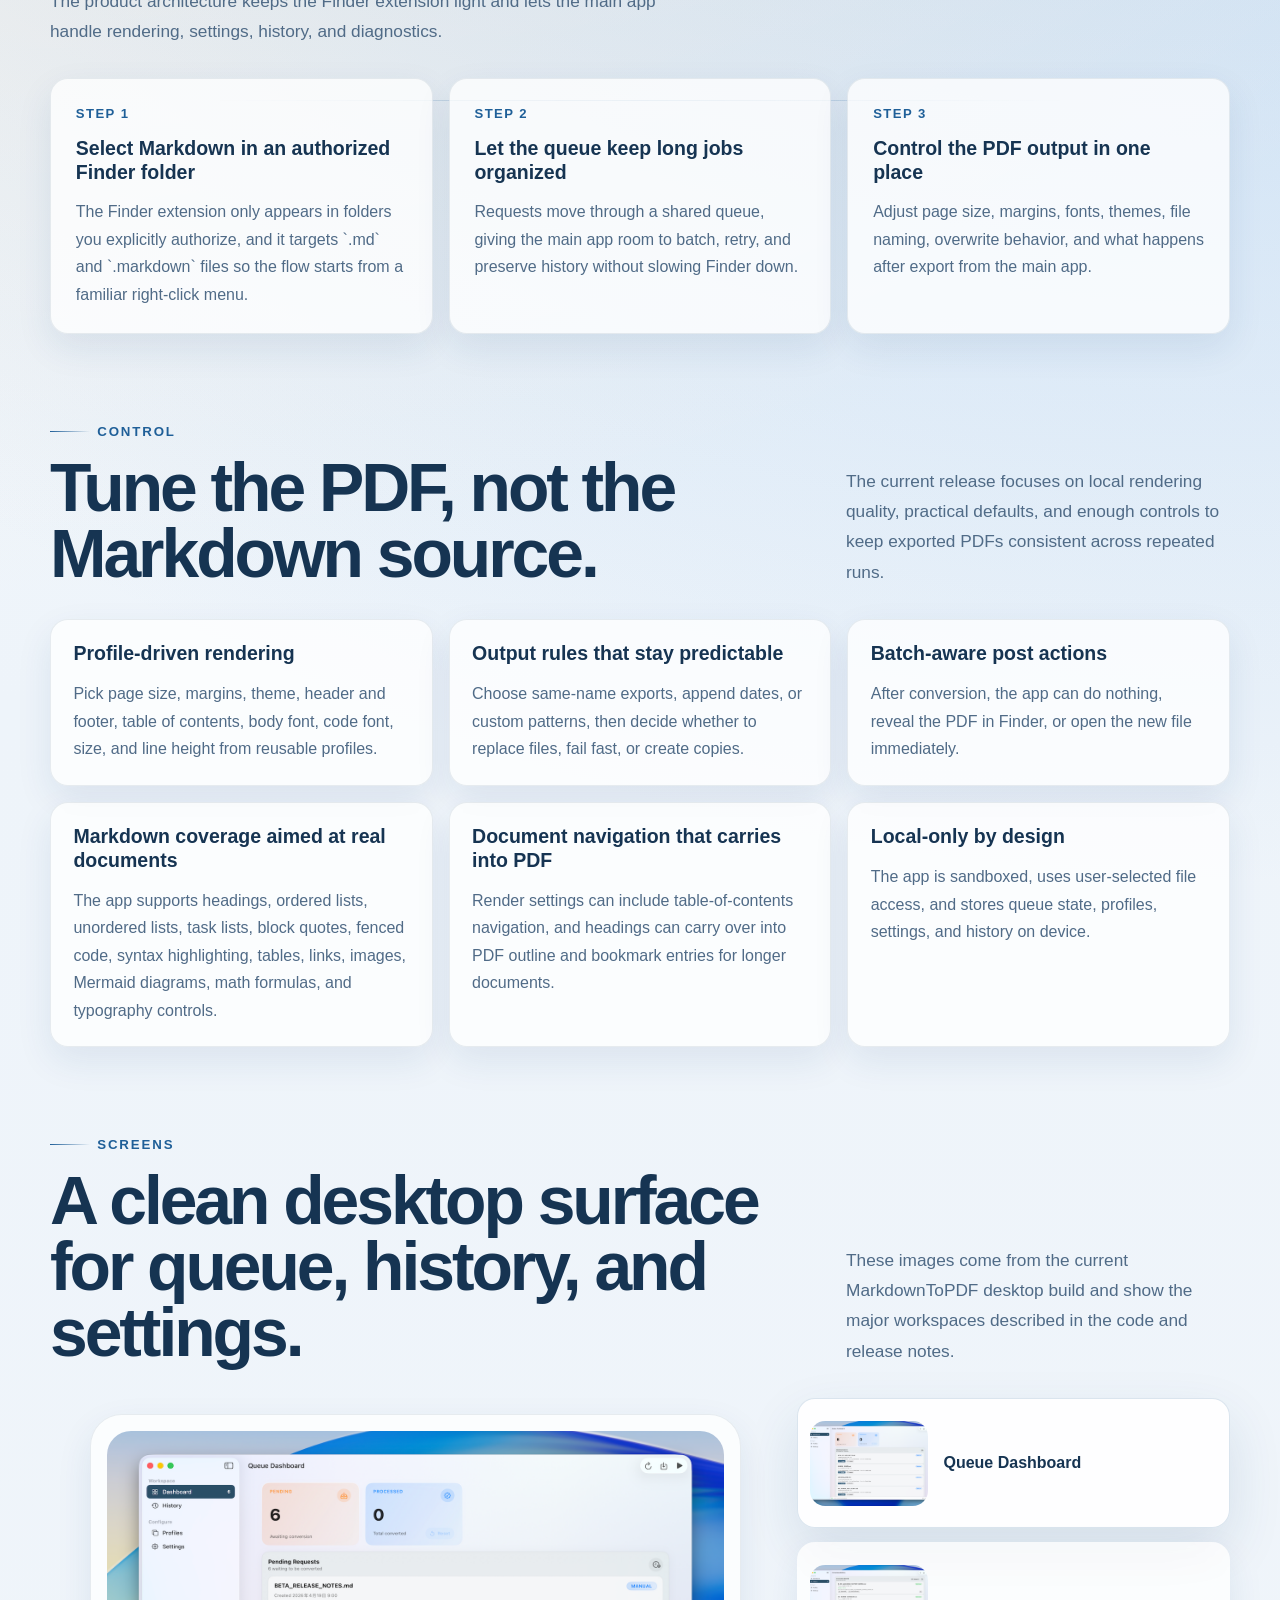
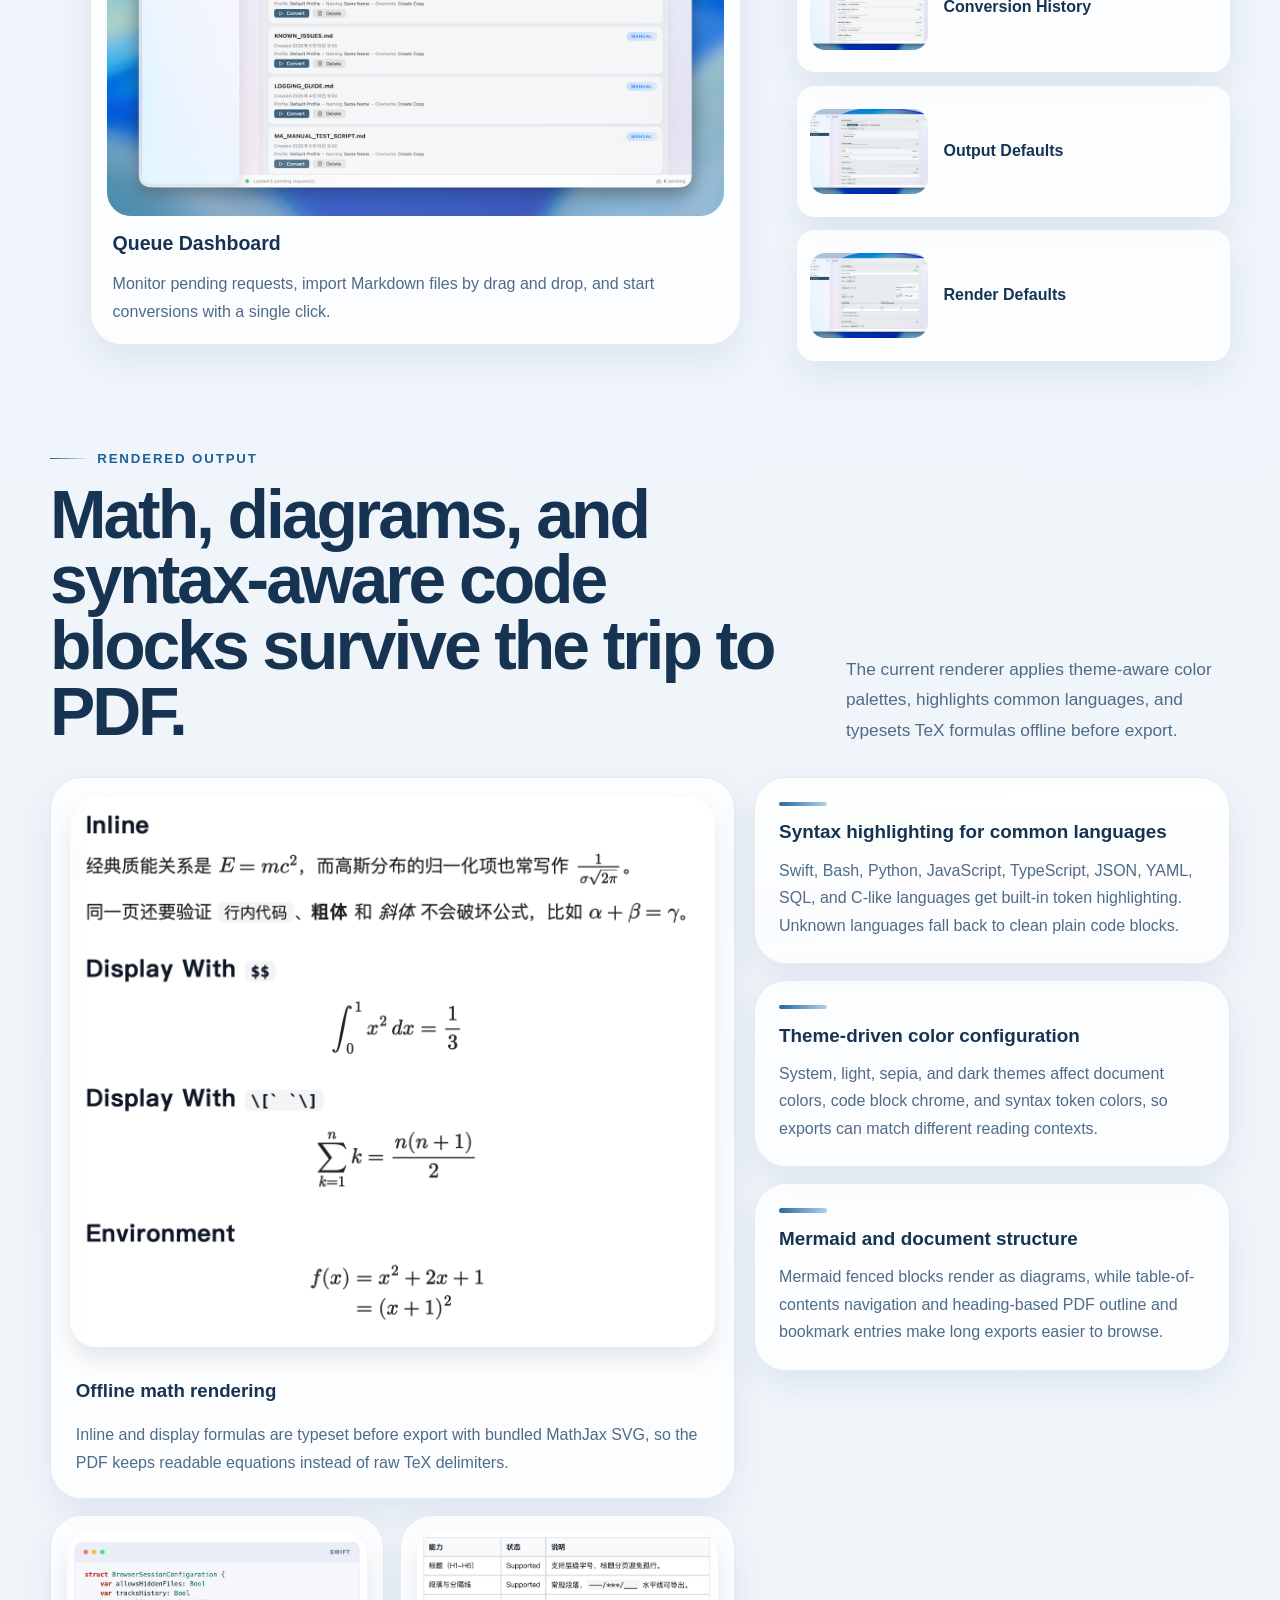
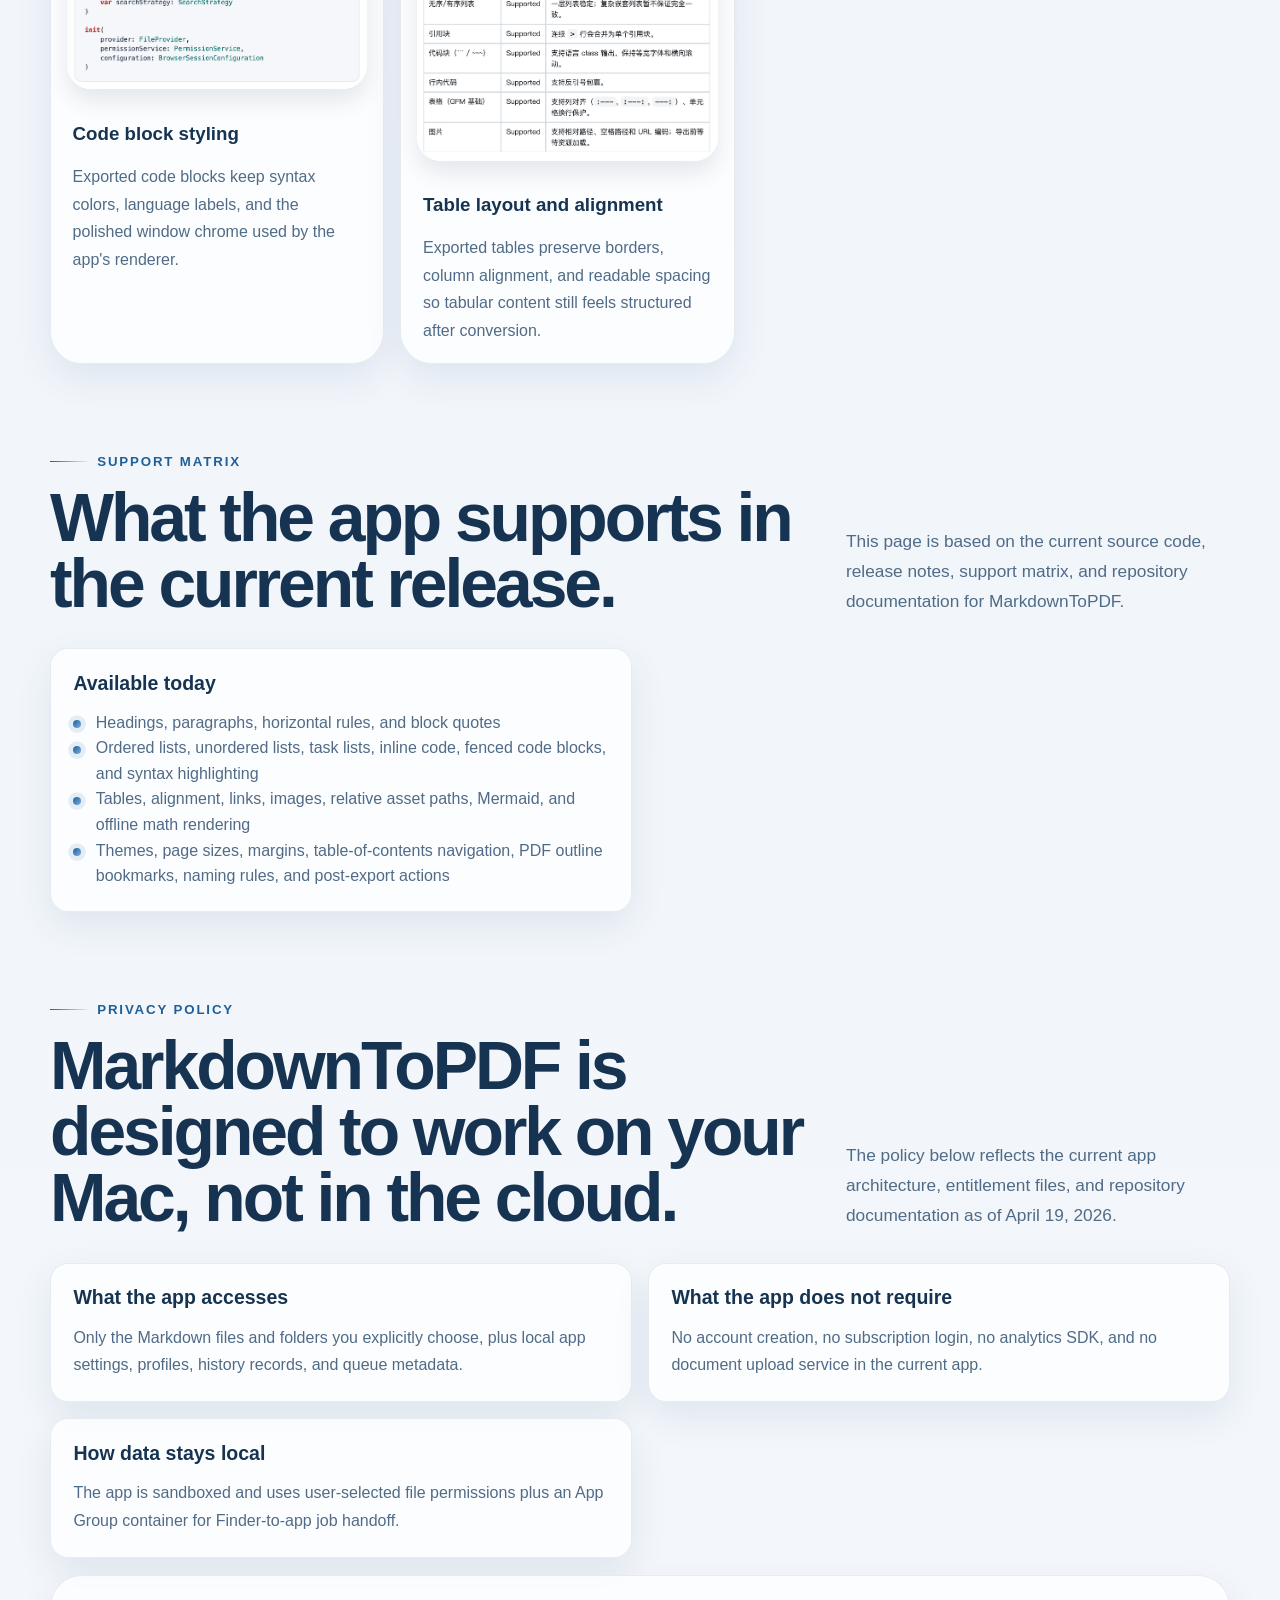
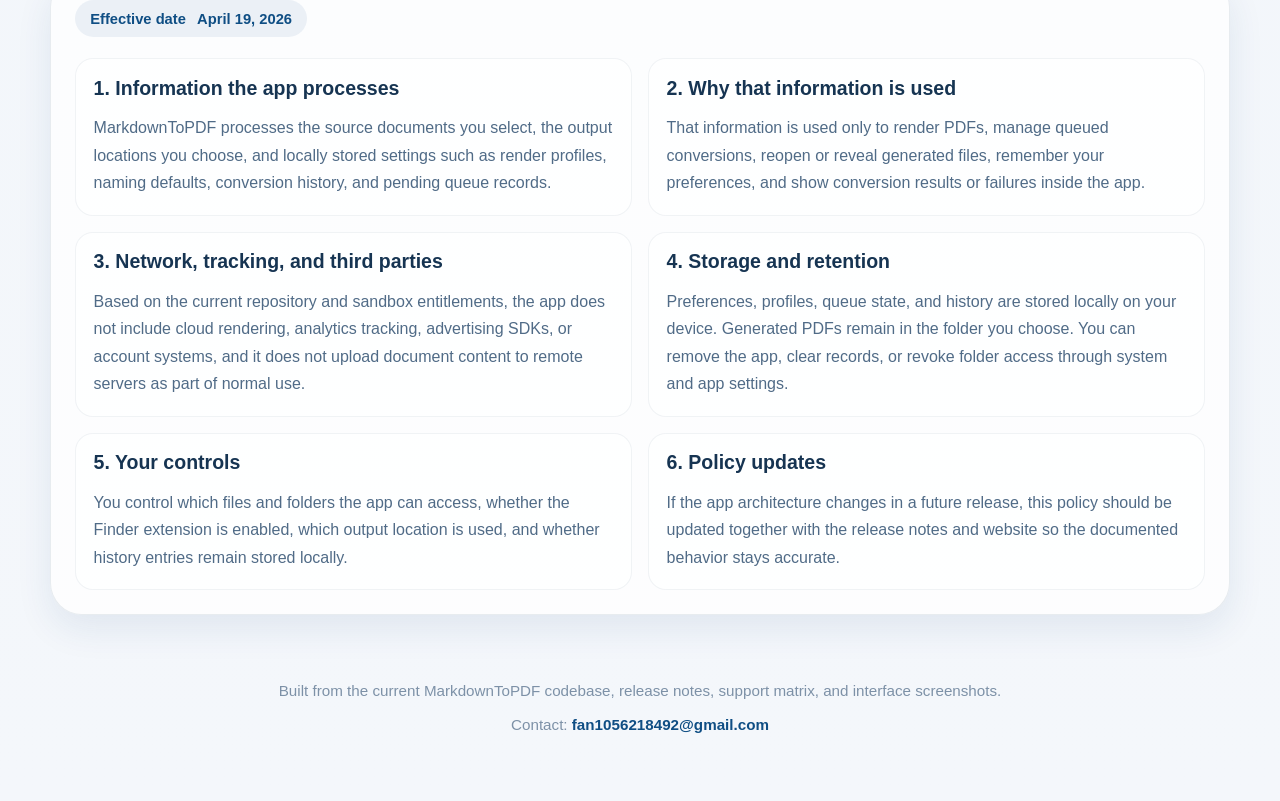
==== commit 66635661: "改为打开本地商店" ====
--- a/index.html
+++ b/index.html
@@ -66,9 +66,7 @@
             <div class="hero-actions">
               <a
                 class="button button-store"
-                href="https://apps.apple.com/us/app/markdowntopdf-pro/id6762535190?mt=12&uo=4"
-                target="_blank"
-                rel="noreferrer"
+                href="macappstore://apps.apple.com/us/app/markdowntopdf-pro/id6762535190?mt=12&uo=4"
                 data-i18n="heroDownload"
               >
                 Download on the Mac App Store
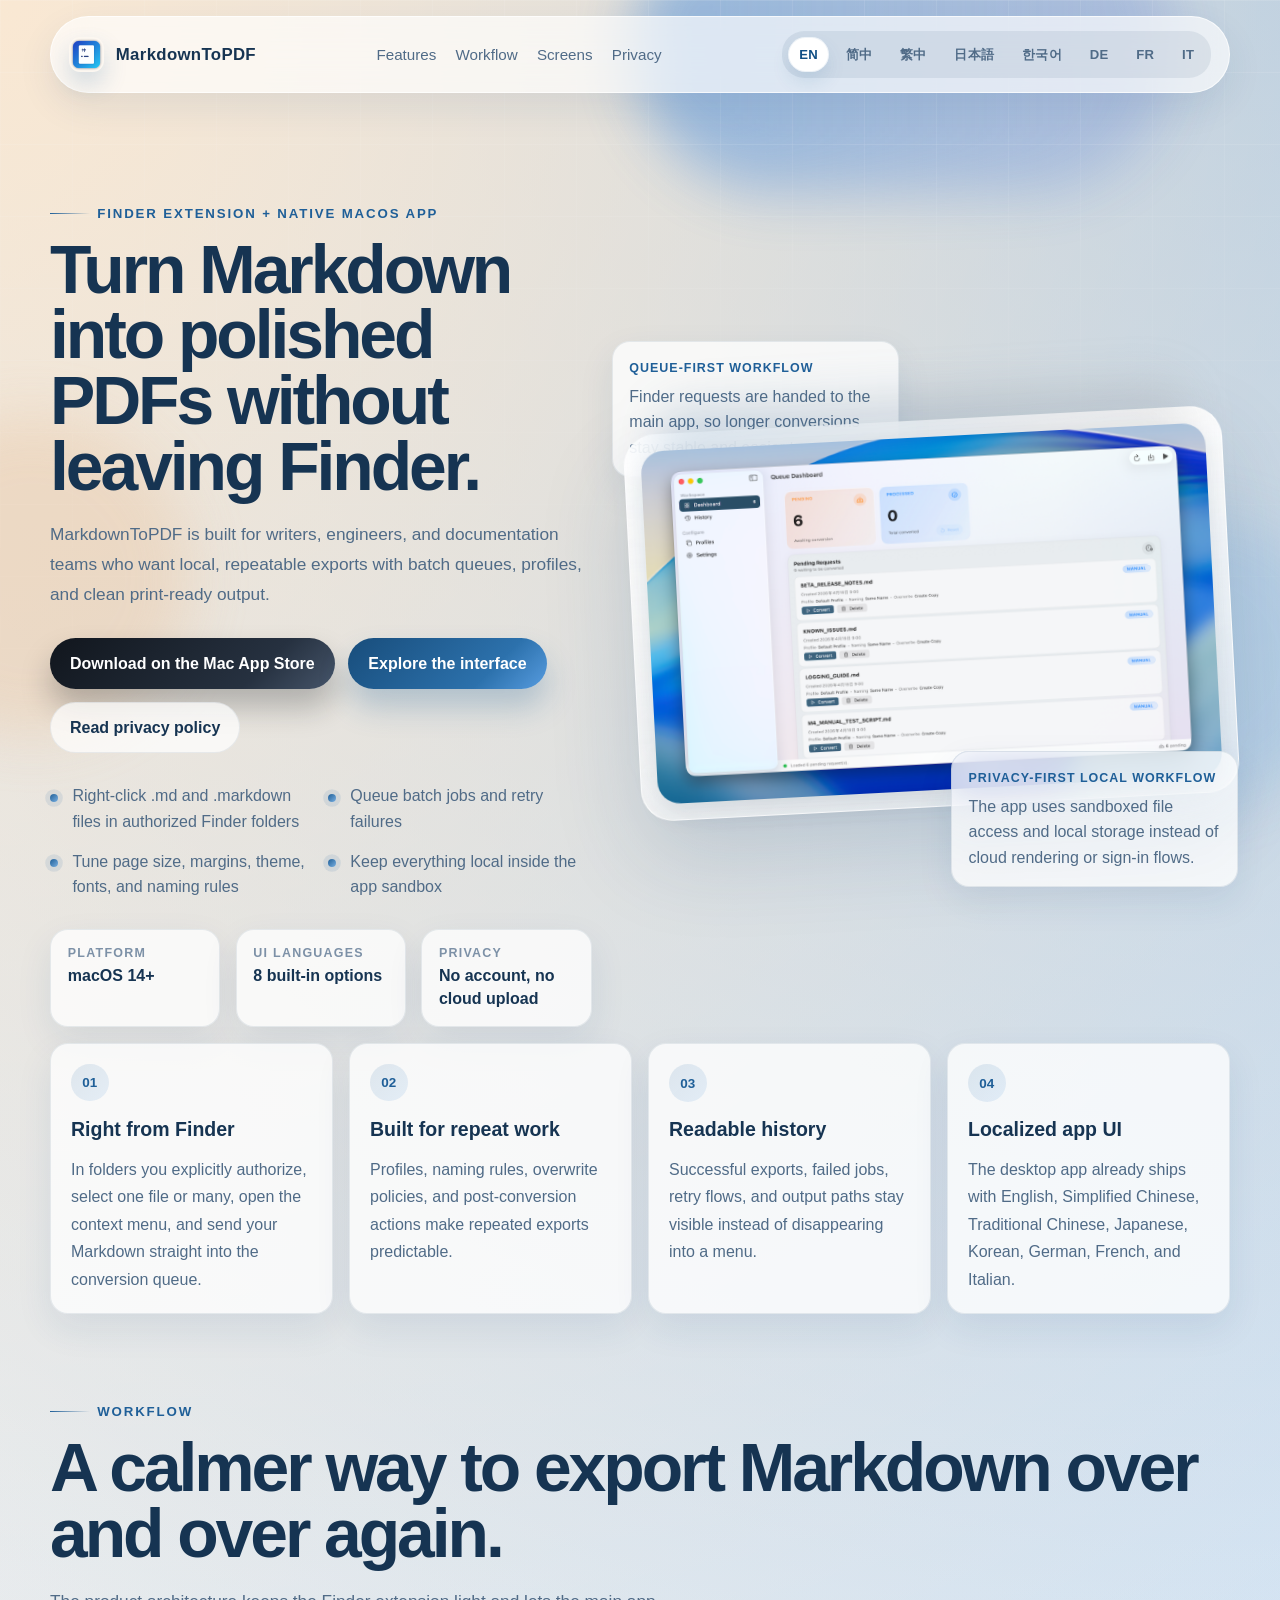
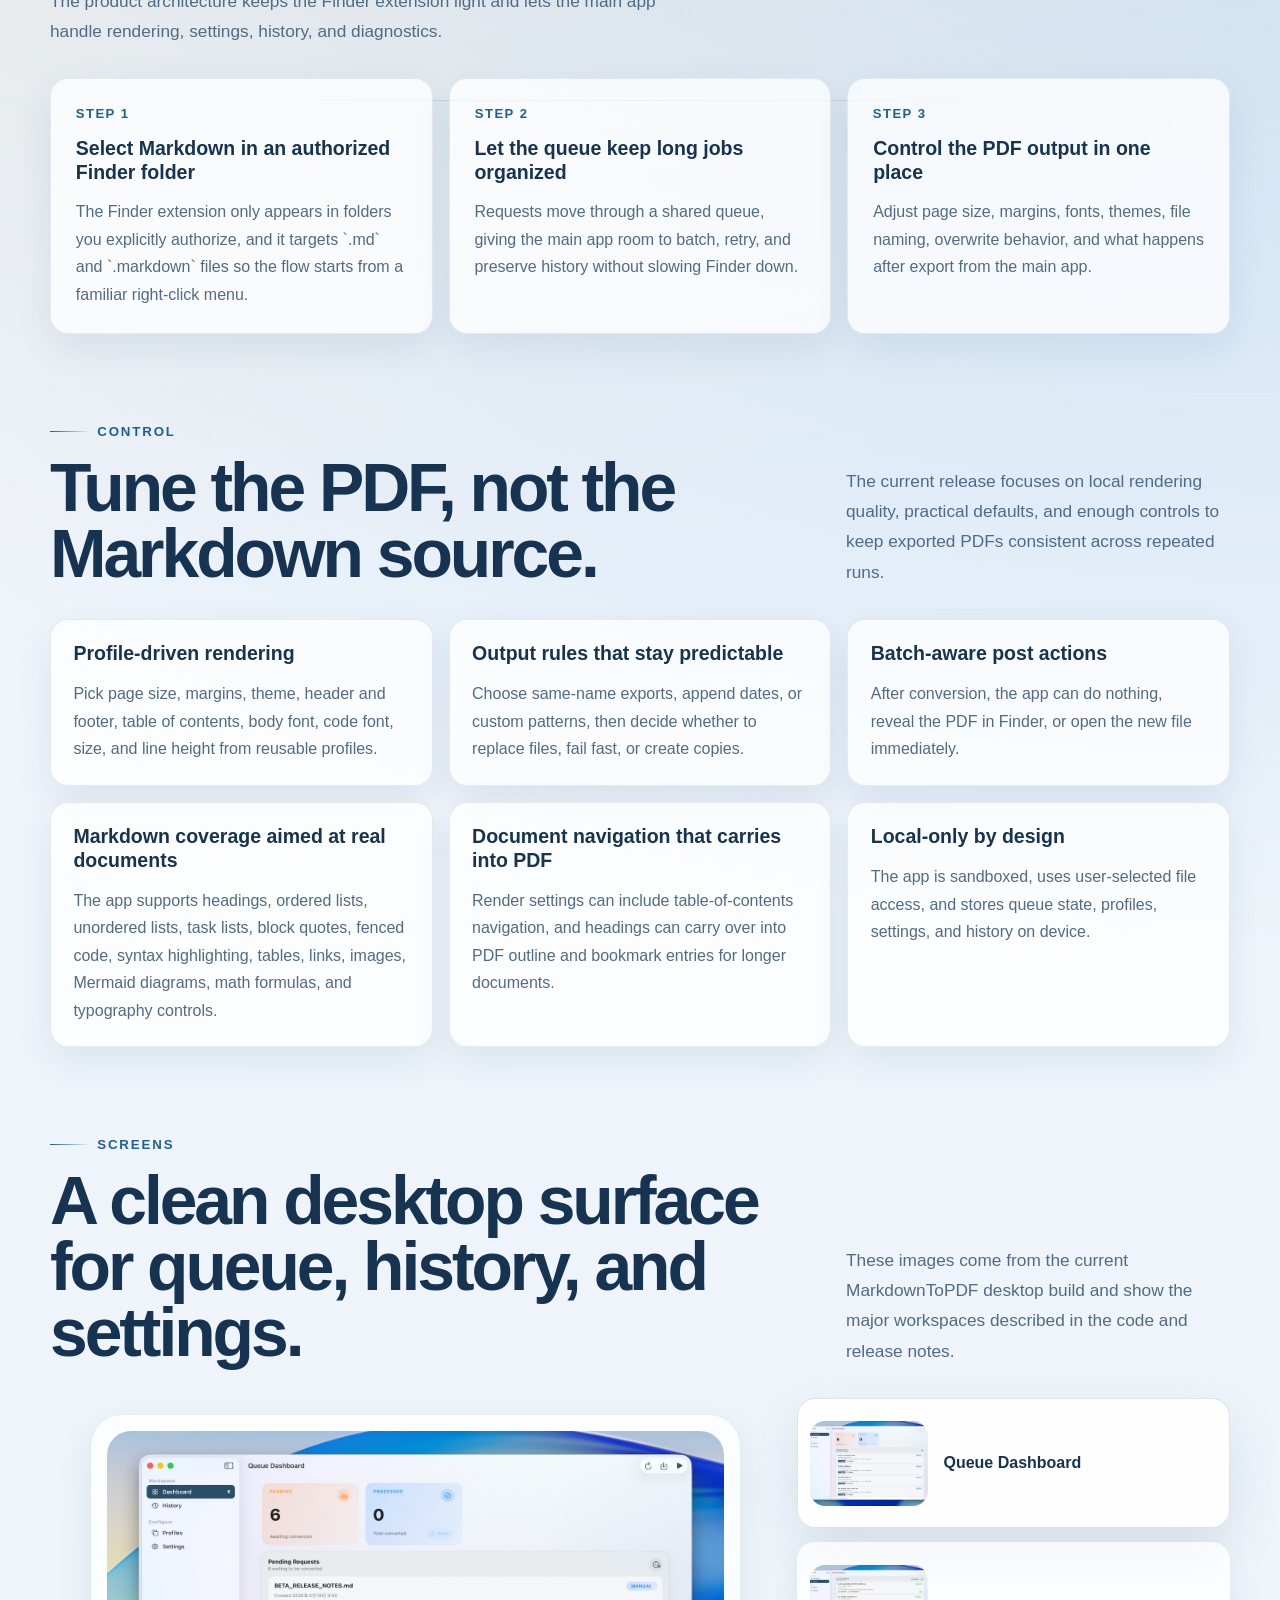
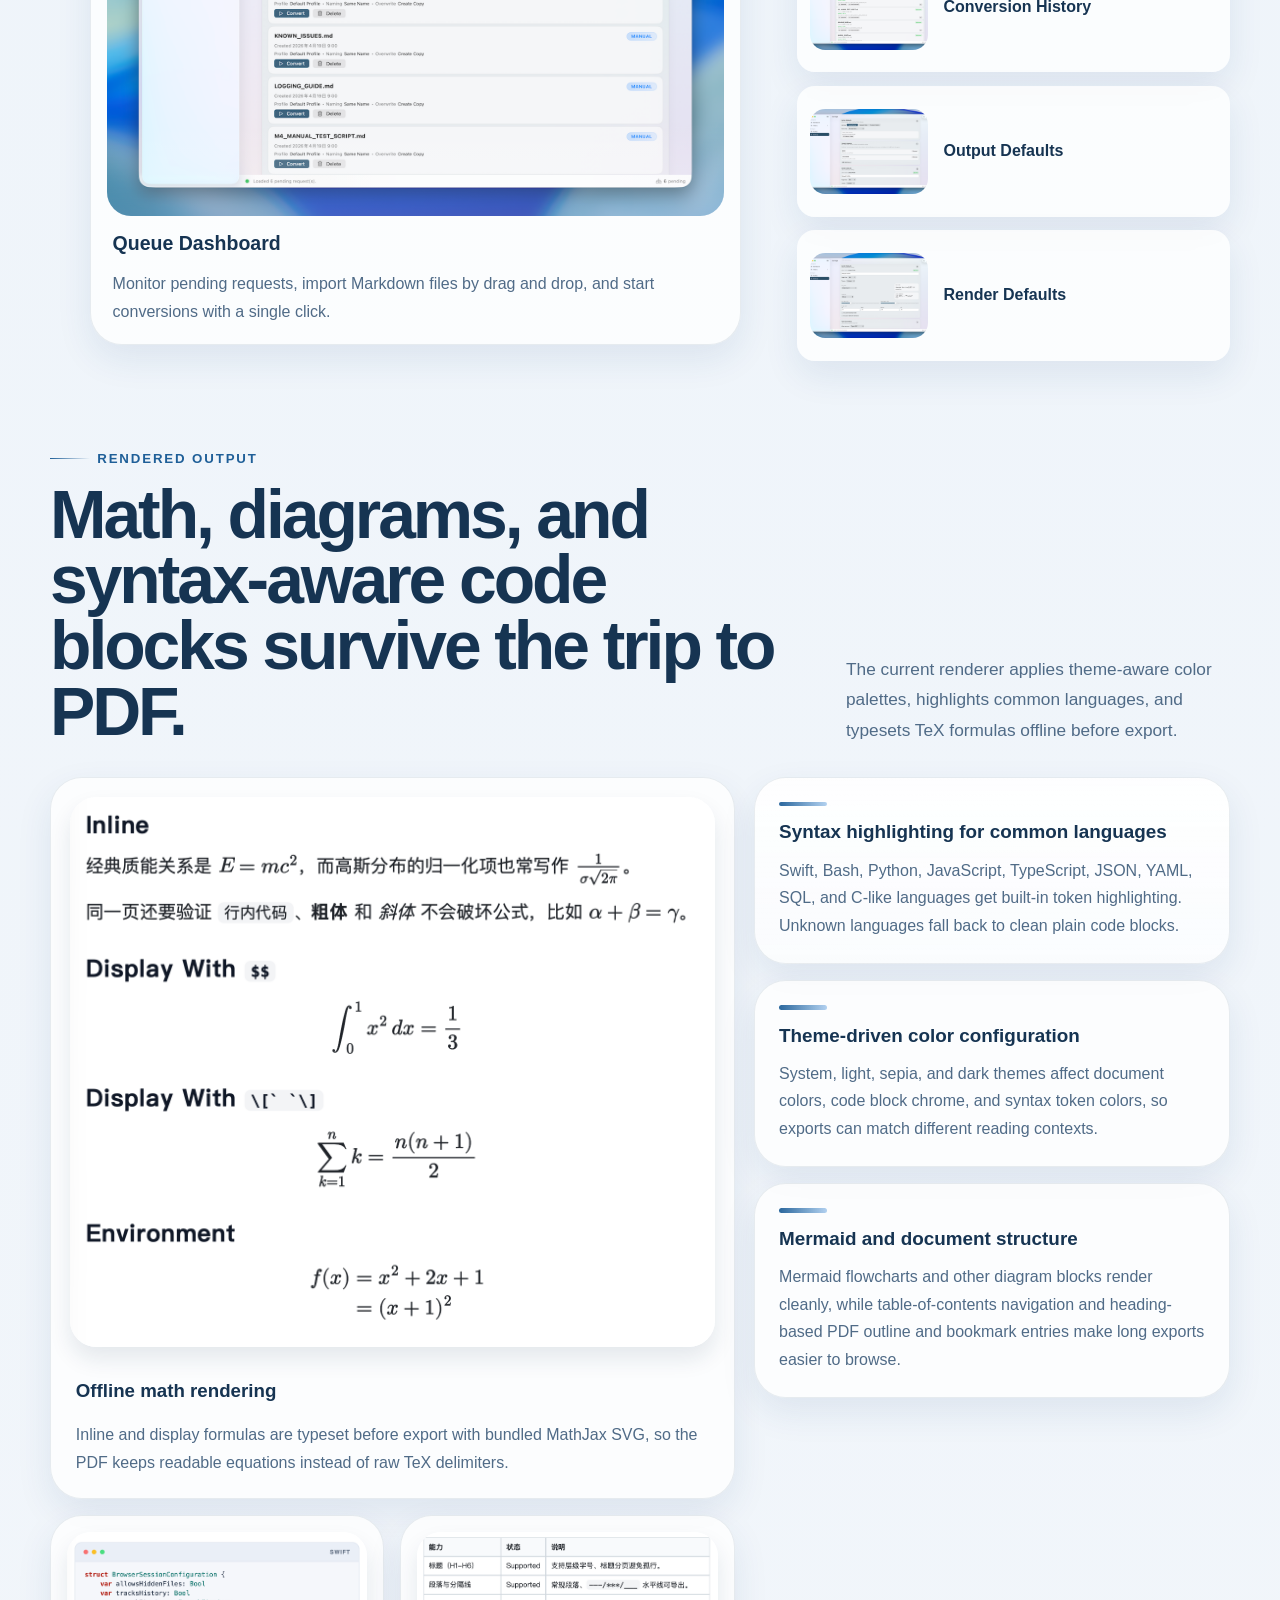
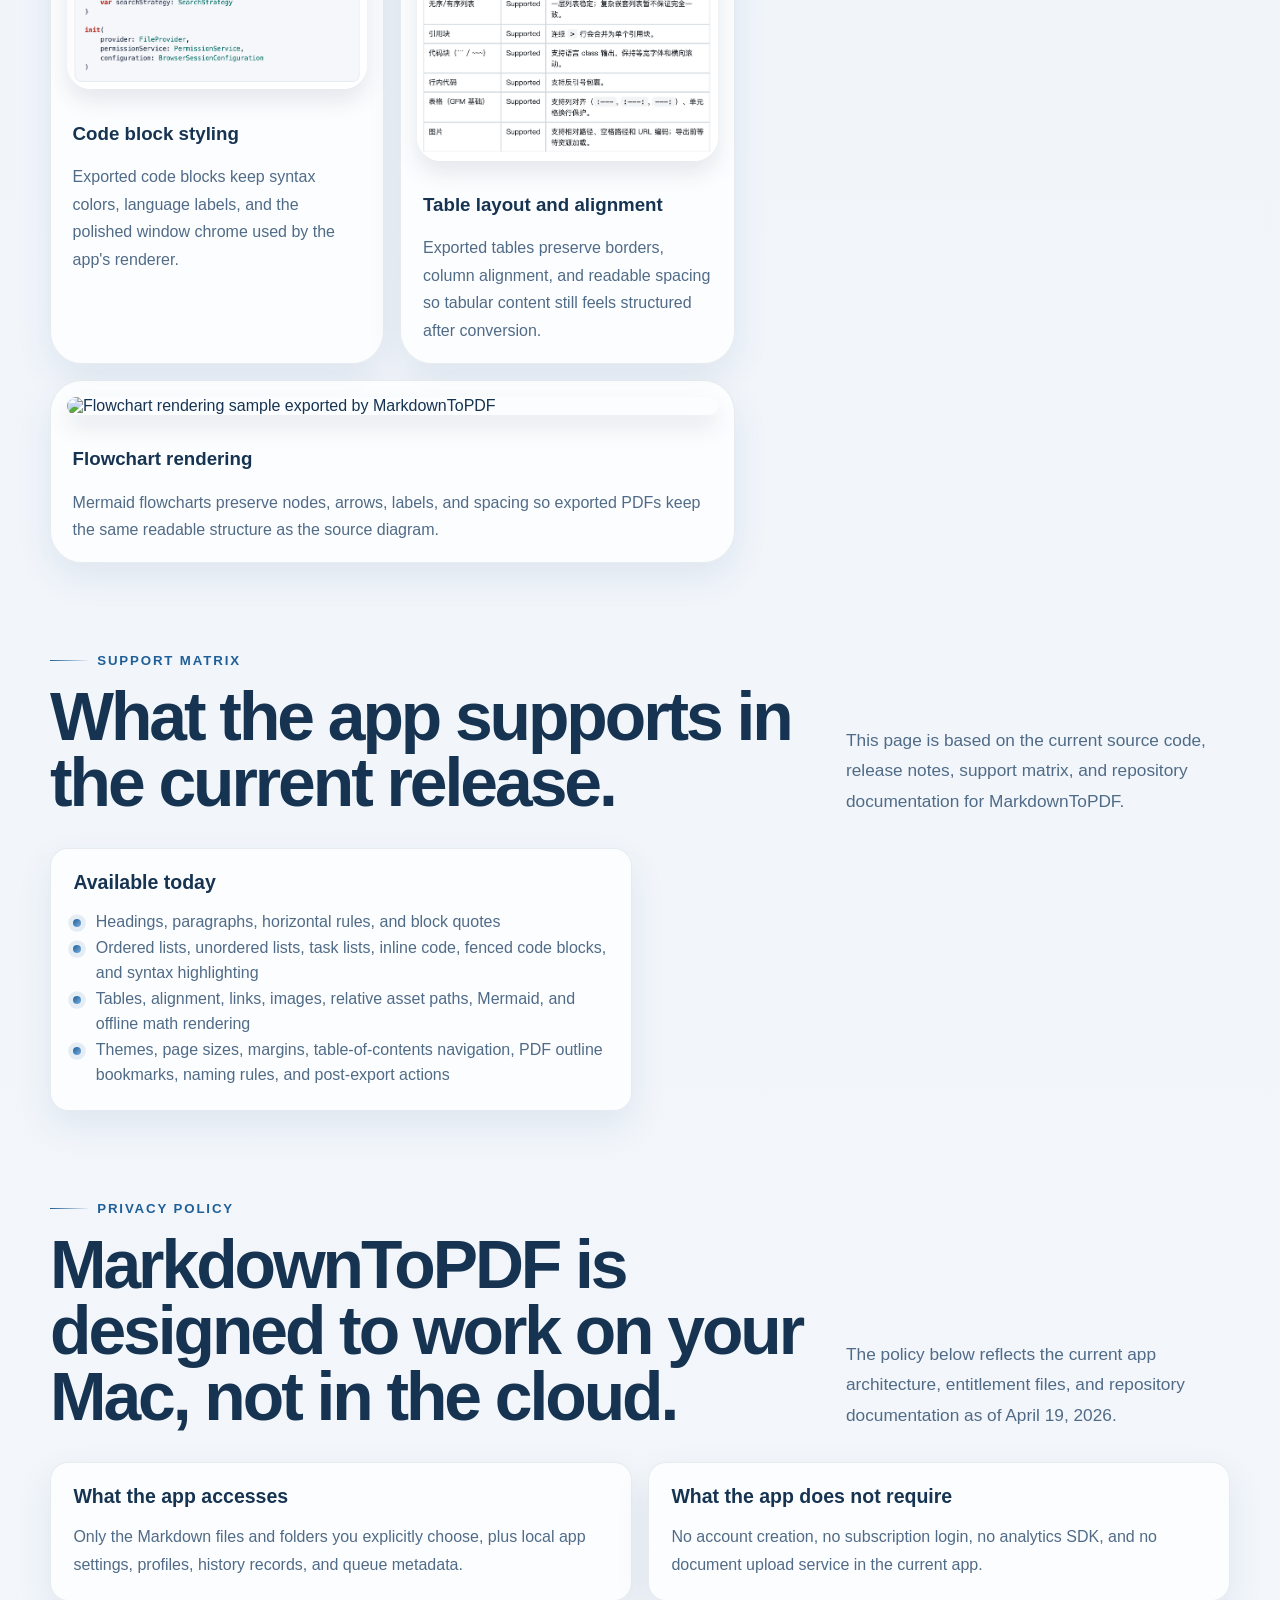
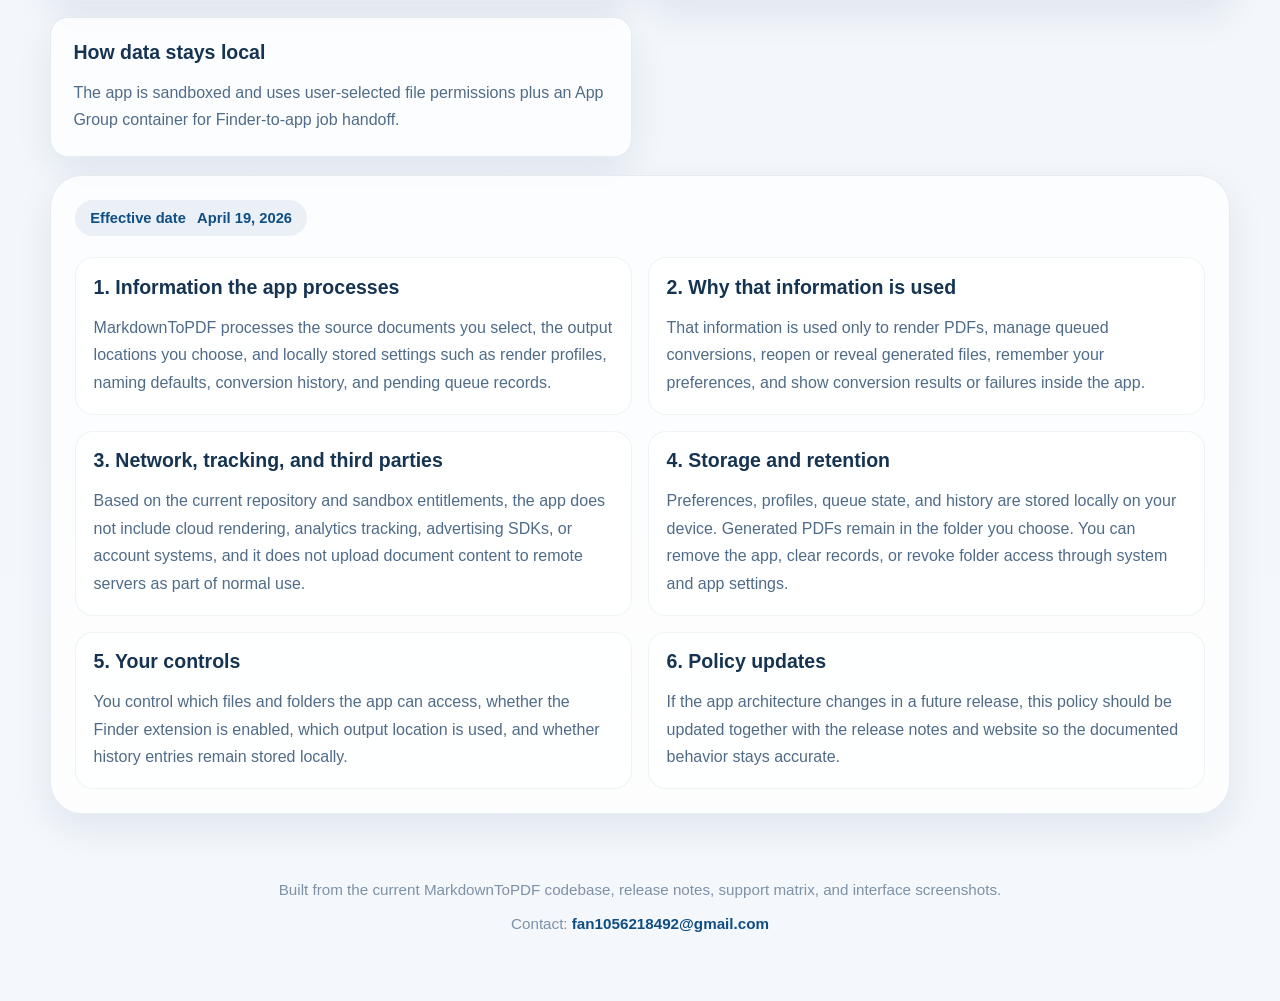
==== commit beca9590: "补充流程图能力展示" ====
--- a/index.html
+++ b/index.html
@@ -372,6 +372,21 @@
                     </p>
                   </figcaption>
                 </figure>
+
+                <figure class="render-figure render-figure-compact render-figure-wide">
+                  <img
+                    src="pictures/flowchart-example.png"
+                    alt="Flowchart rendering sample exported by MarkdownToPDF"
+                    data-i18n-alt="renderFlowchartAlt"
+                  />
+                  <figcaption>
+                    <h3 data-i18n="renderFlowchartTitle">Flowchart rendering</h3>
+                    <p data-i18n="renderFlowchartBody">
+                      Mermaid flowcharts preserve nodes, arrows, labels, and spacing so exported PDFs
+                      keep the same readable structure as the source diagram.
+                    </p>
+                  </figcaption>
+                </figure>
               </div>
             </div>
 
--- a/styles.css
+++ b/styles.css
@@ -649,6 +649,10 @@
   height: 100%;
 }
 
+.render-figure-wide {
+  grid-column: 1 / -1;
+}
+
 .render-figure img {
   width: 100%;
   border-radius: calc(var(--radius-xl) - 0.5rem);
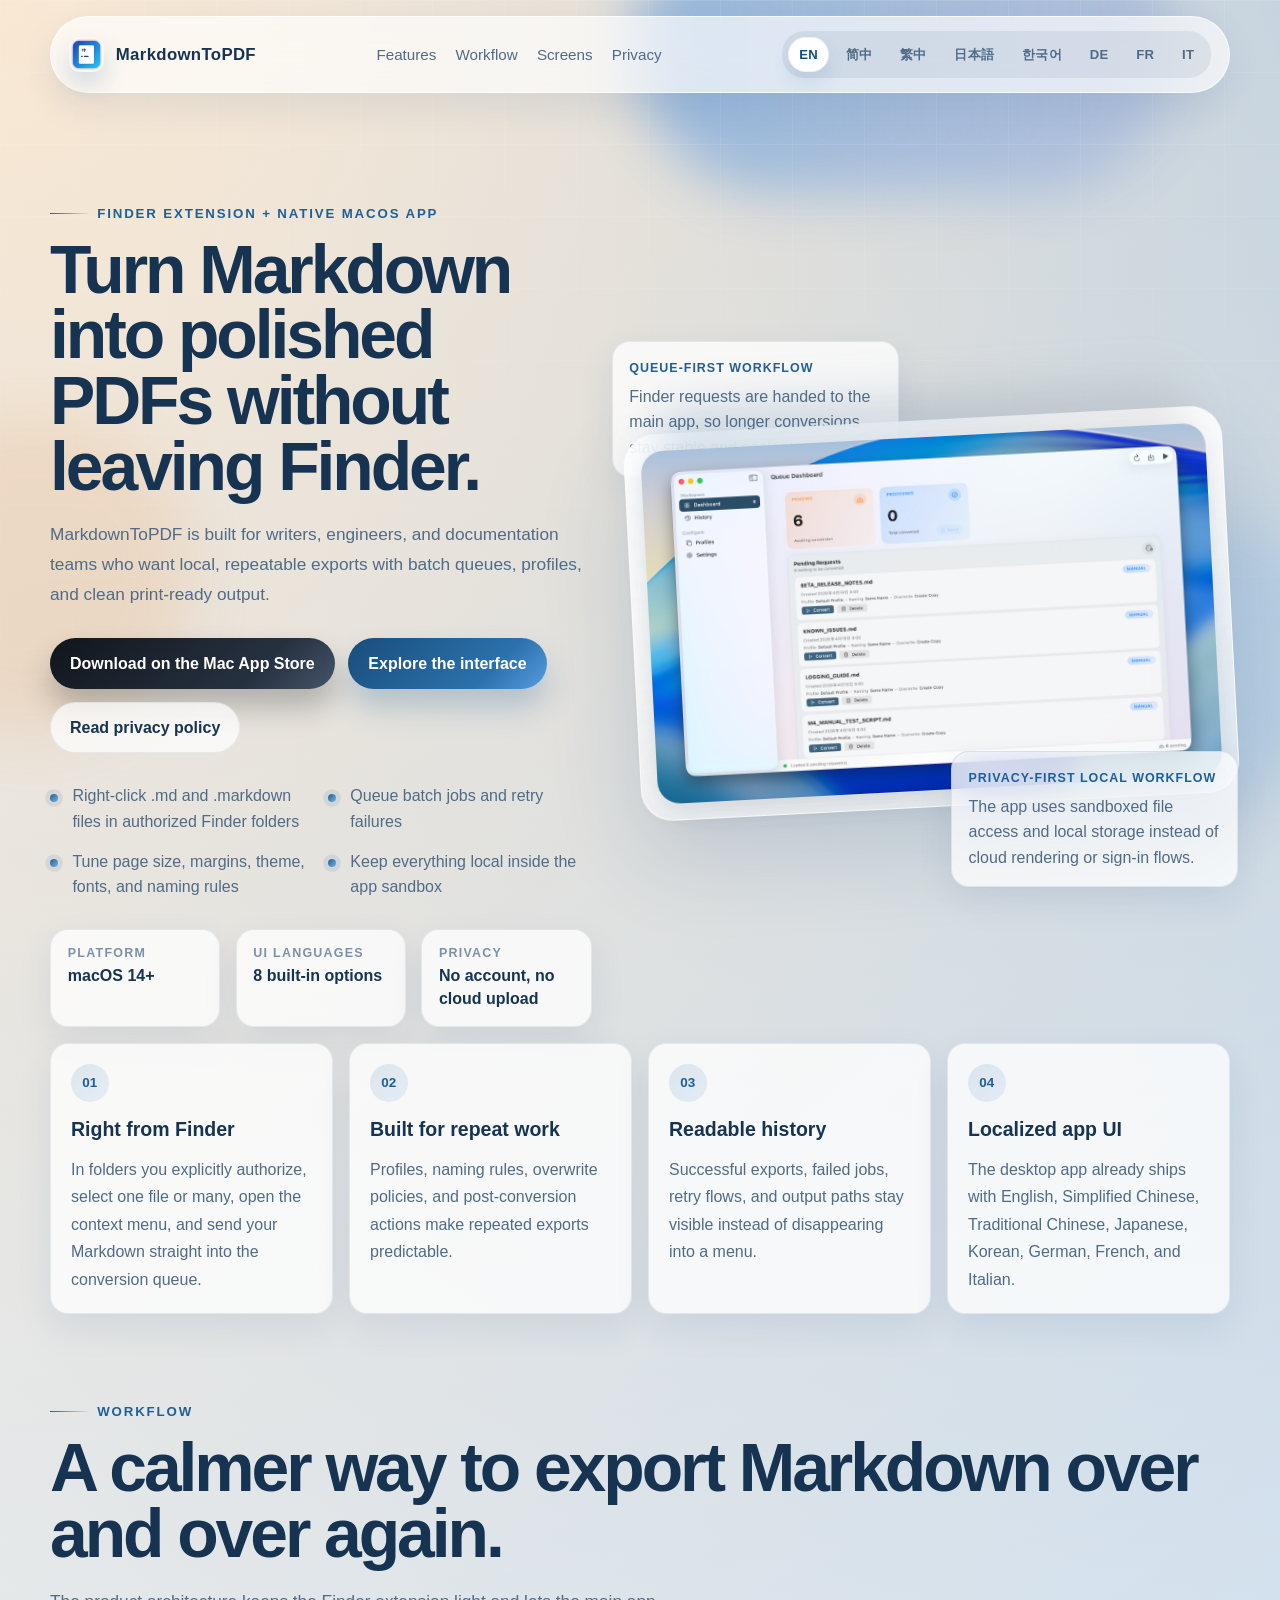
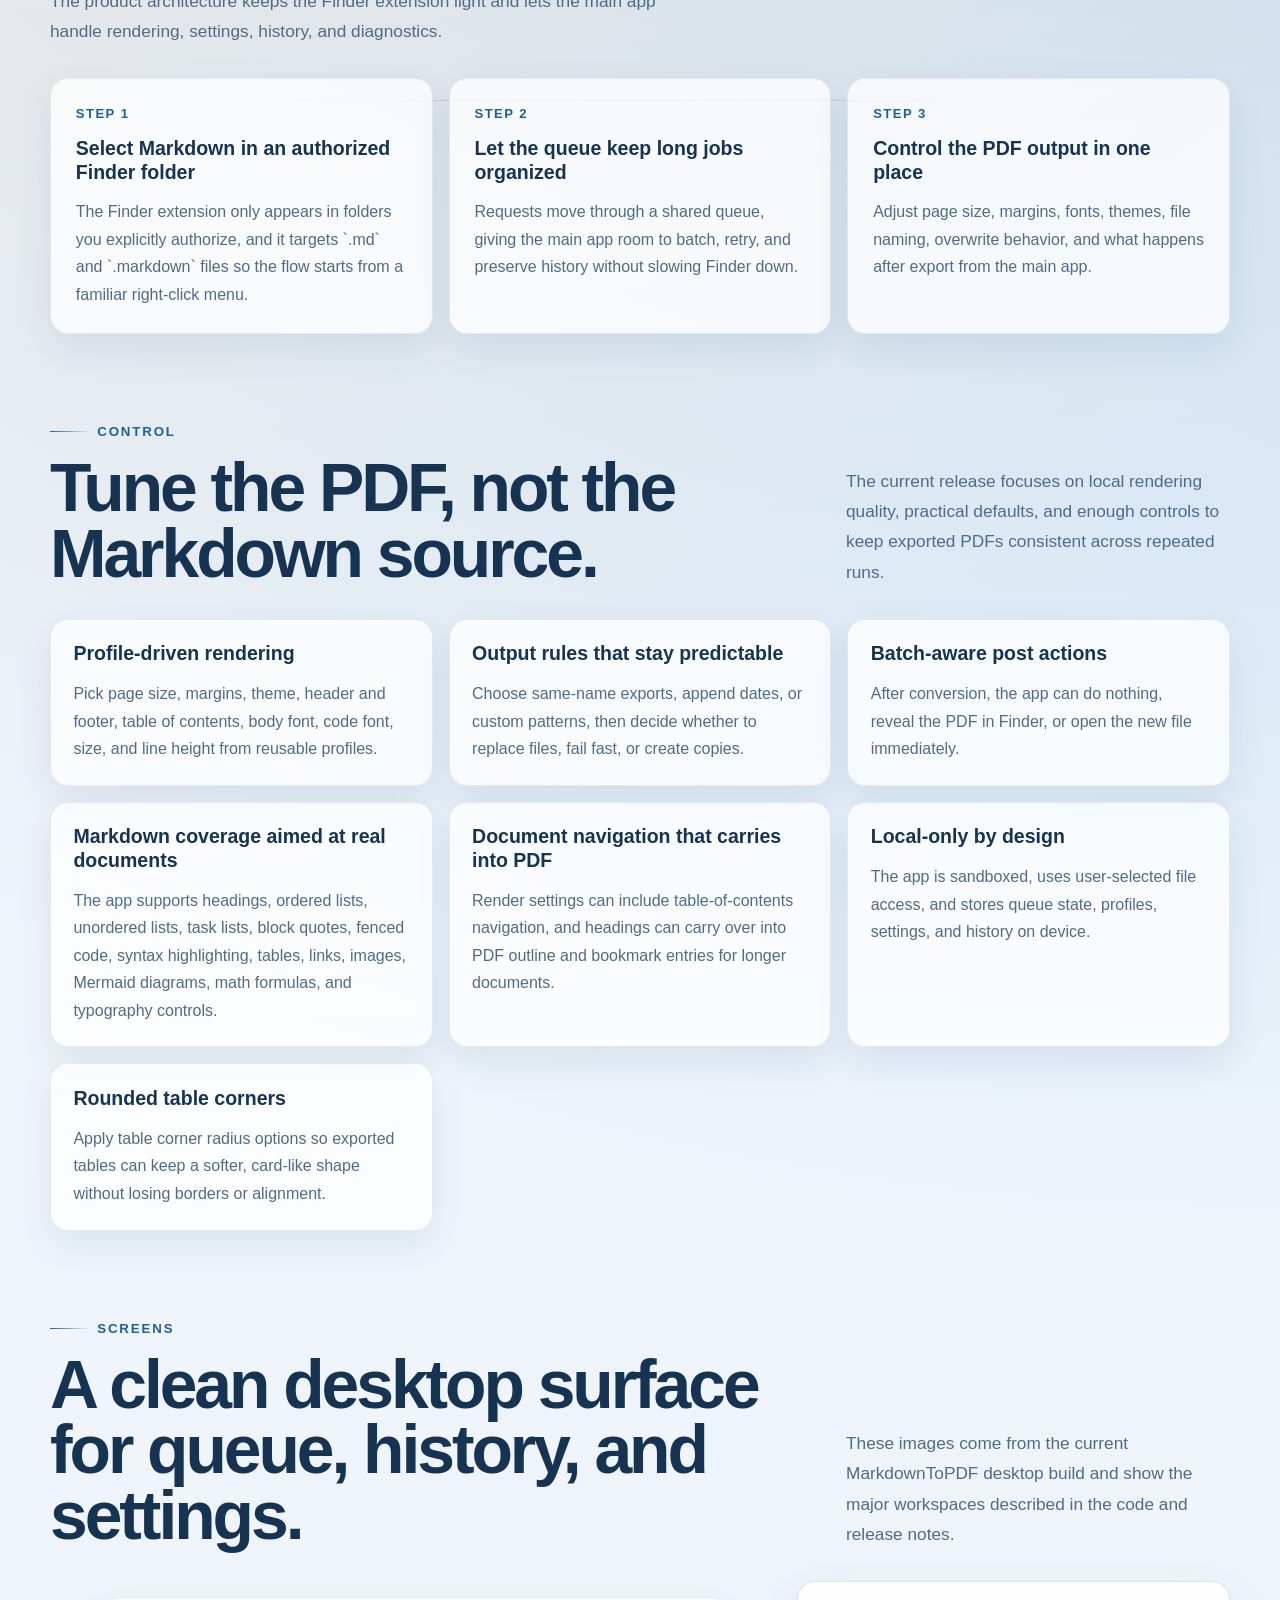
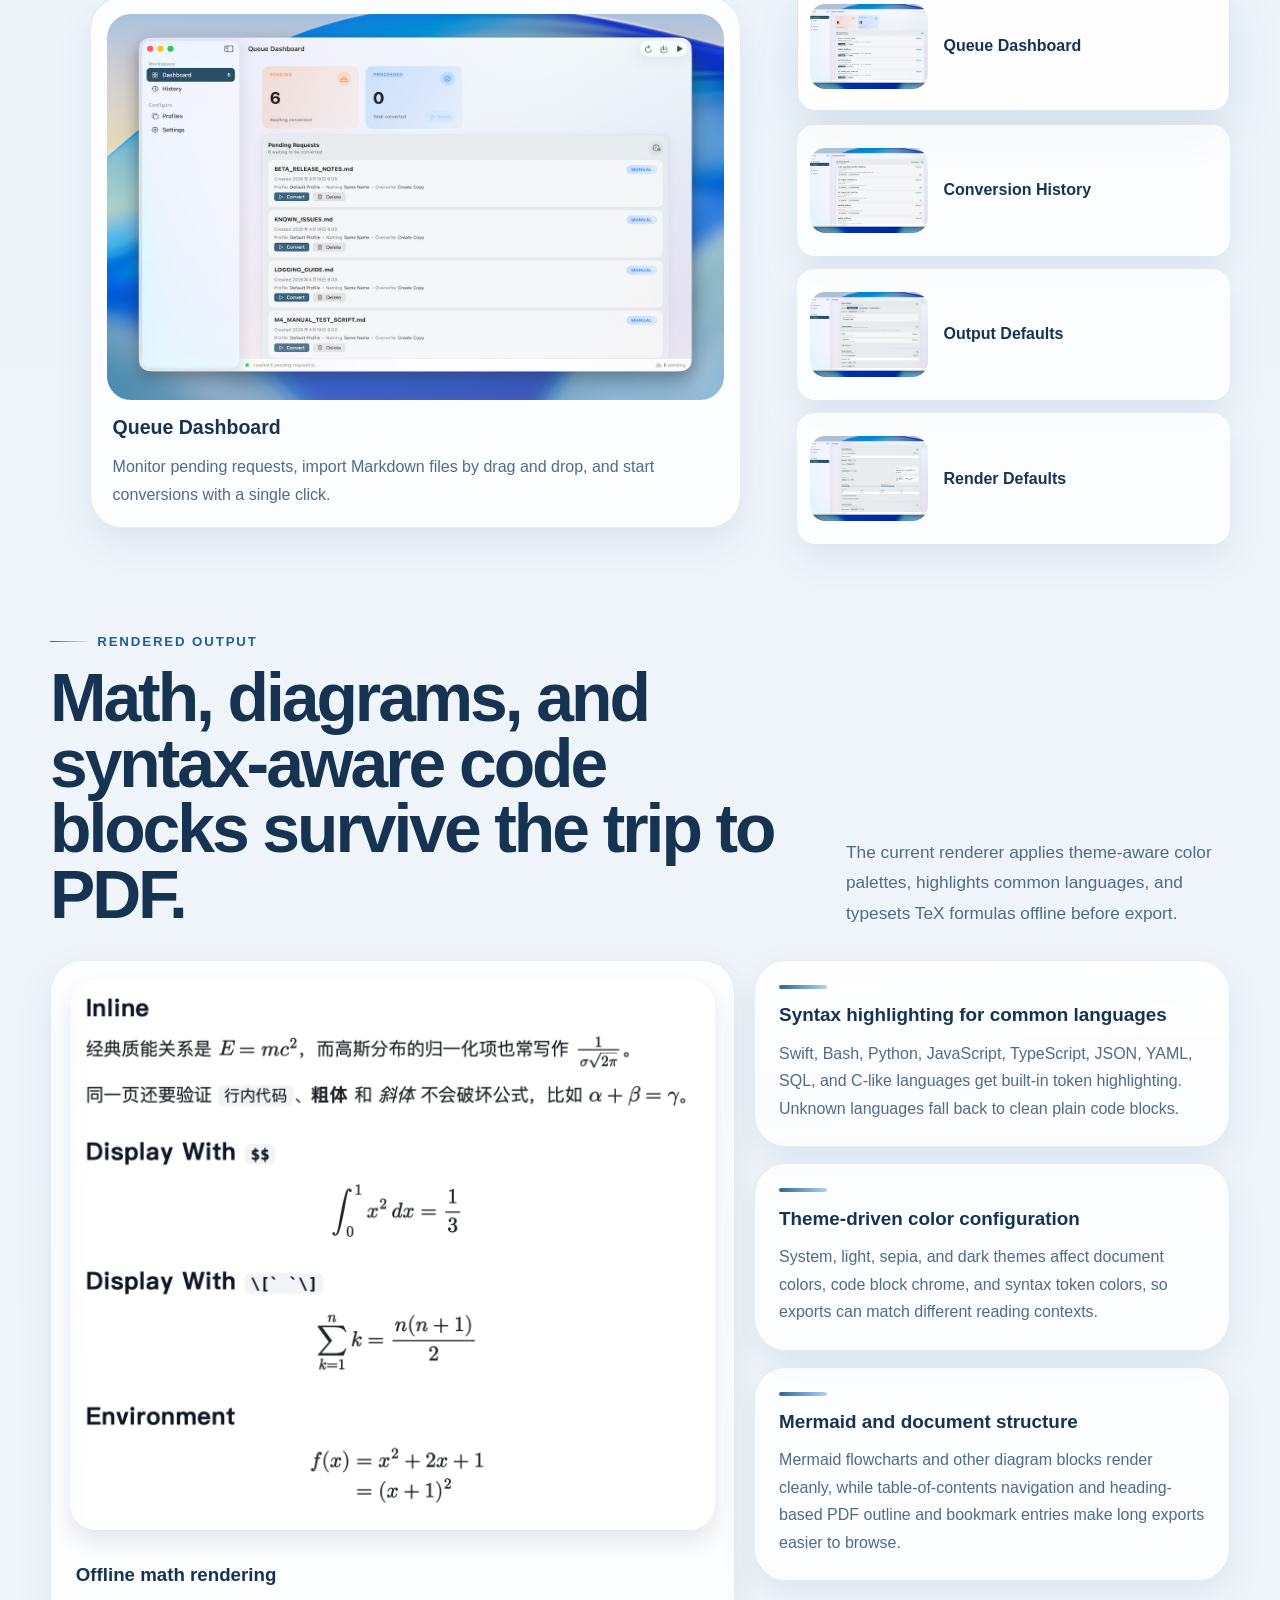
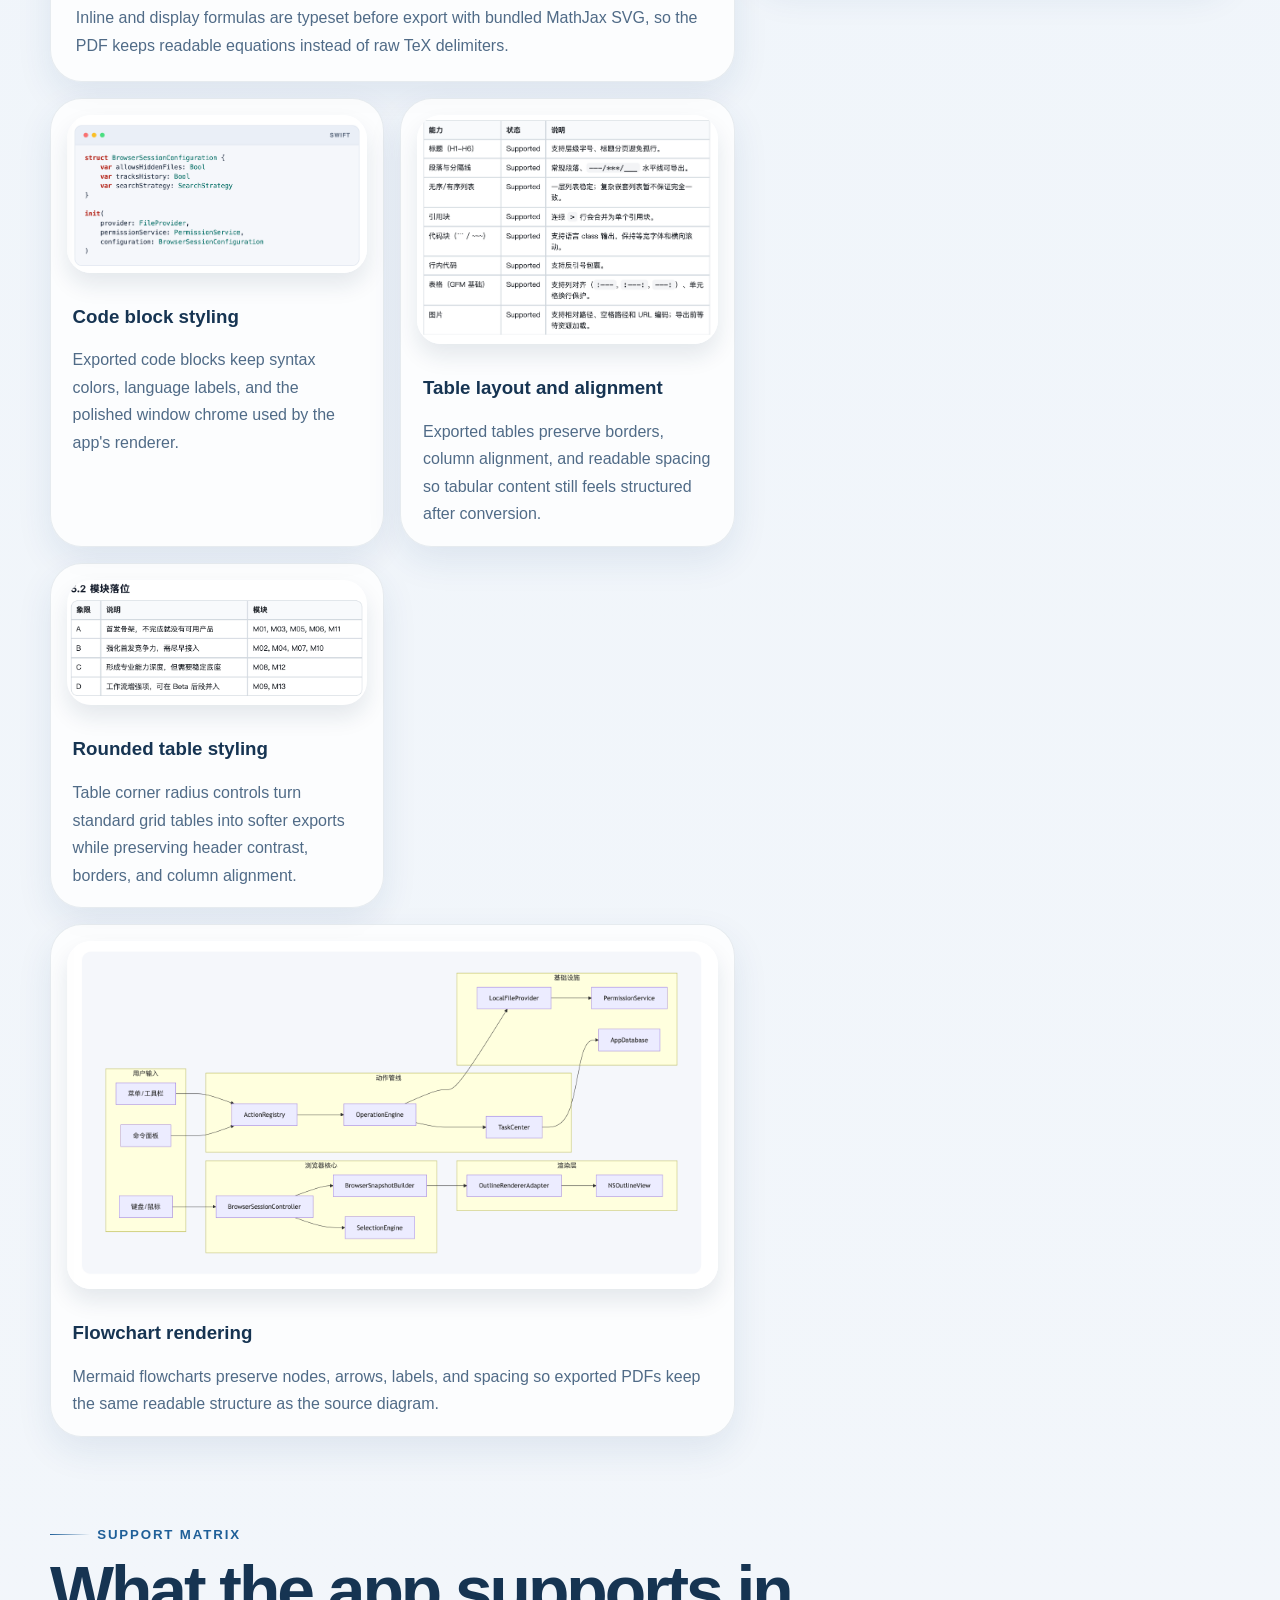
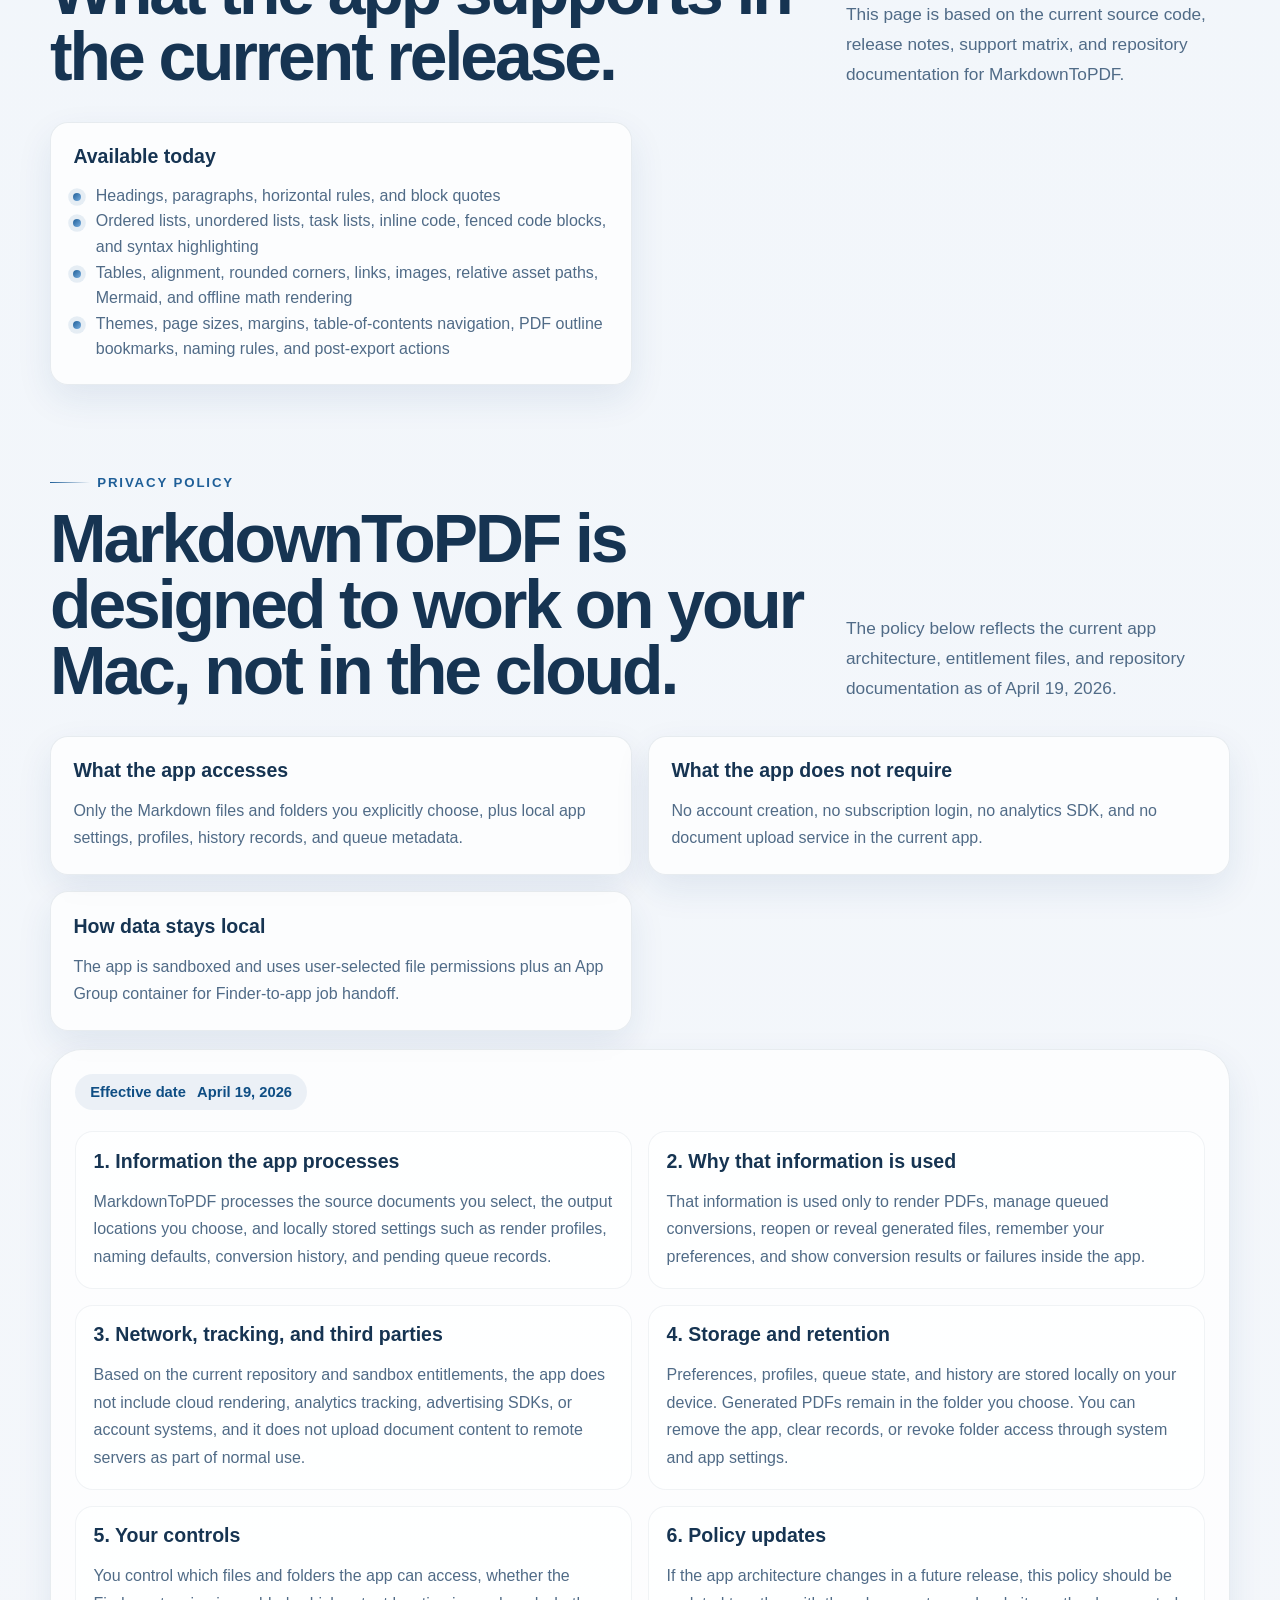
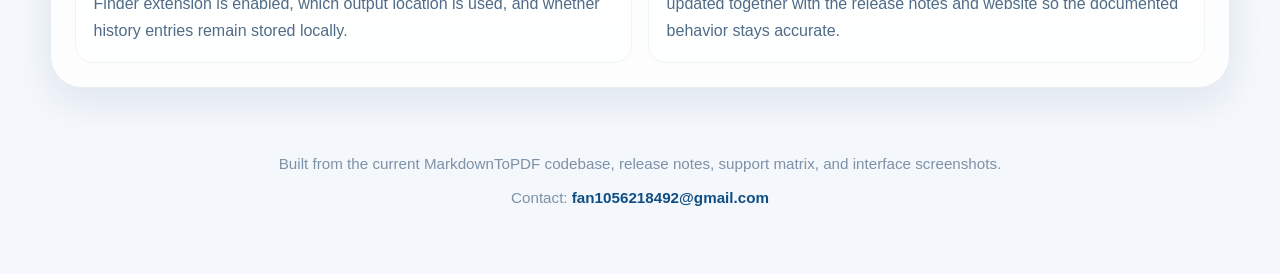
==== commit 560390f2: "添加圆角表格展示" ====
--- a/index.html
+++ b/index.html
@@ -258,6 +258,13 @@
                 profiles, settings, and history on device.
               </p>
             </article>
+            <article class="feature-card">
+              <h3 data-i18n="feature7Title">Rounded table corners</h3>
+              <p data-i18n="feature7Body">
+                Apply table corner radius options so exported tables can keep a softer, card-like
+                shape without losing borders or alignment.
+              </p>
+            </article>
           </div>
         </section>
 
@@ -373,6 +380,21 @@
                   </figcaption>
                 </figure>
 
+                <figure class="render-figure render-figure-compact render-figure-rounded-table">
+                  <img
+                    src="pictures/CornerRadius-table.png"
+                    alt="Rounded table rendering sample exported by MarkdownToPDF"
+                    data-i18n-alt="renderRoundedTableAlt"
+                  />
+                  <figcaption>
+                    <h3 data-i18n="renderRoundedTableTitle">Rounded table styling</h3>
+                    <p data-i18n="renderRoundedTableBody">
+                      Table corner radius controls turn standard grid tables into softer exports while
+                      preserving header contrast, borders, and column alignment.
+                    </p>
+                  </figcaption>
+                </figure>
+
                 <figure class="render-figure render-figure-compact render-figure-wide">
                   <img
                     src="pictures/flowchart-example.png"
--- a/styles.css
+++ b/styles.css
@@ -663,6 +663,13 @@
   border-radius: calc(var(--radius-xl) - 0.35rem);
 }
 
+.render-figure-rounded-table img {
+  background: #fff;
+  aspect-ratio: 2.4 / 1;
+  object-fit: cover;
+  object-position: center;
+}
+
 .render-figure figcaption {
   padding: 0 0.35rem 0.15rem;
 }
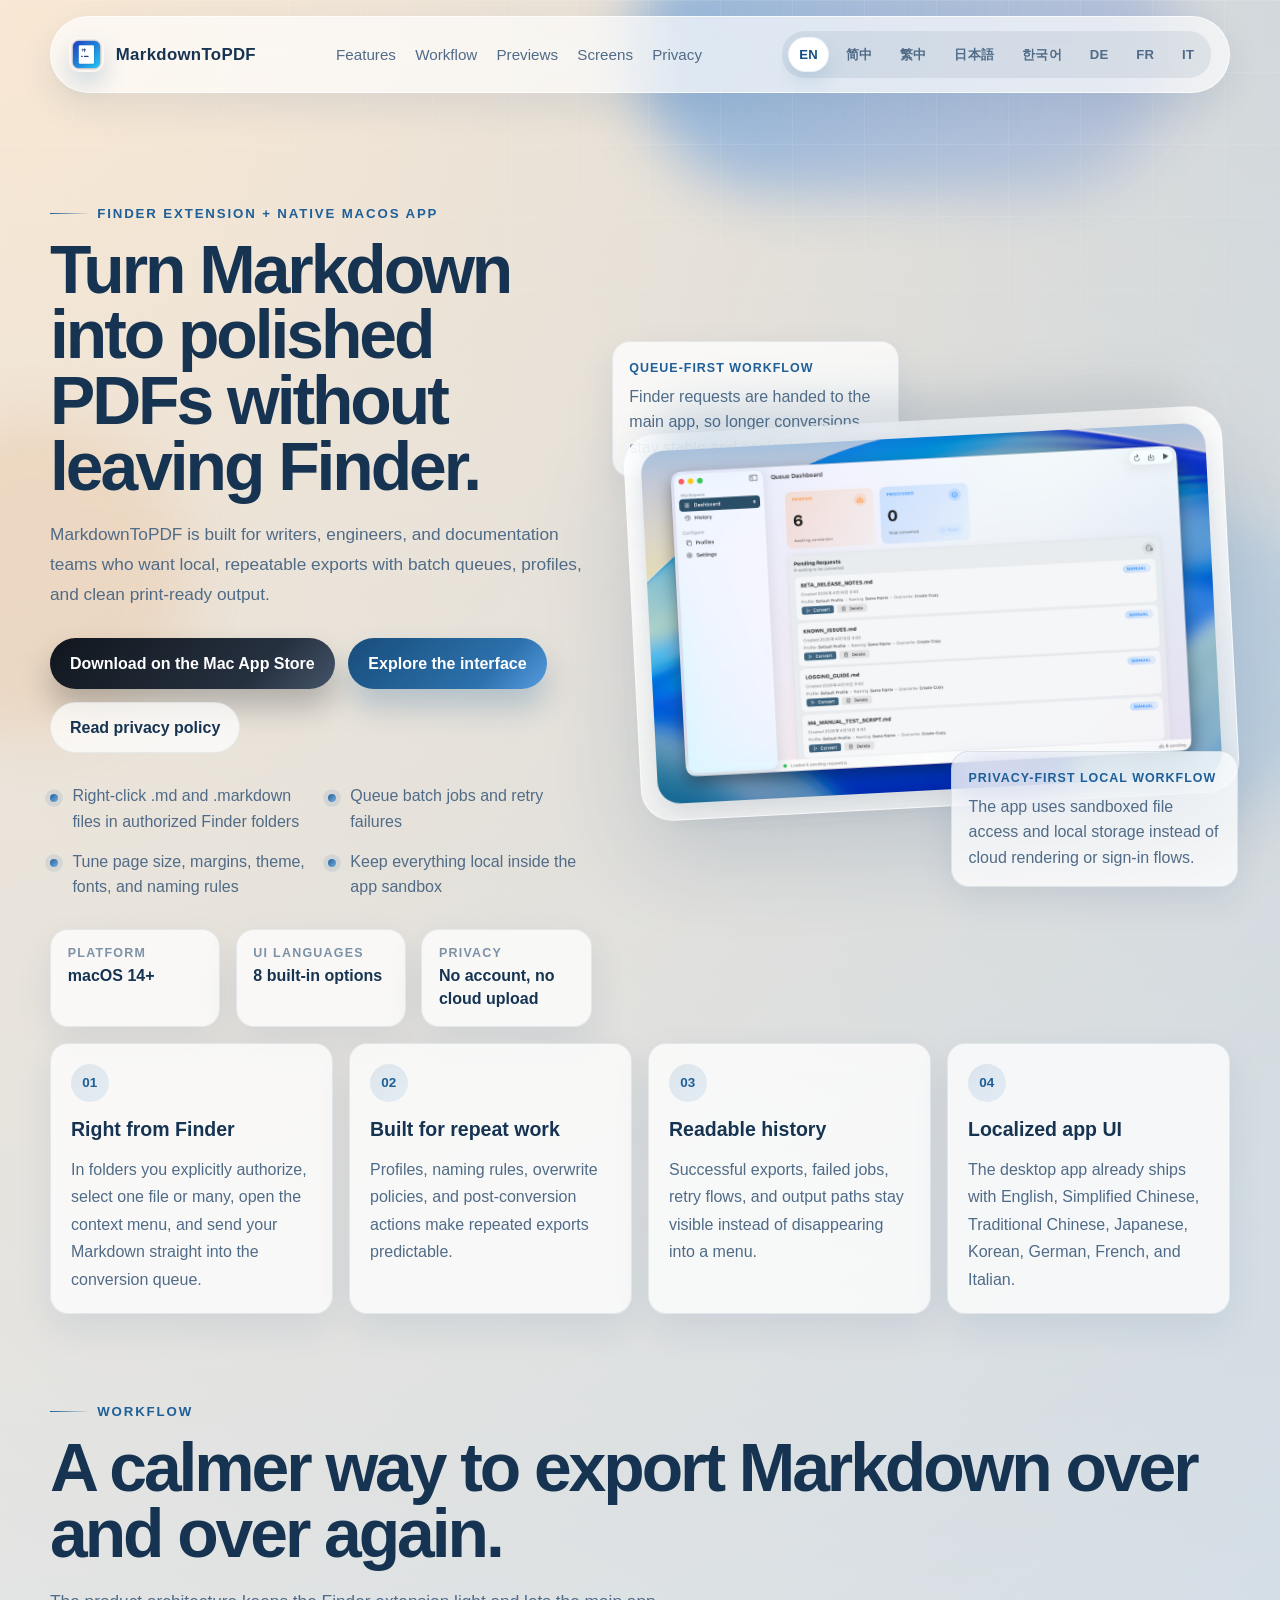
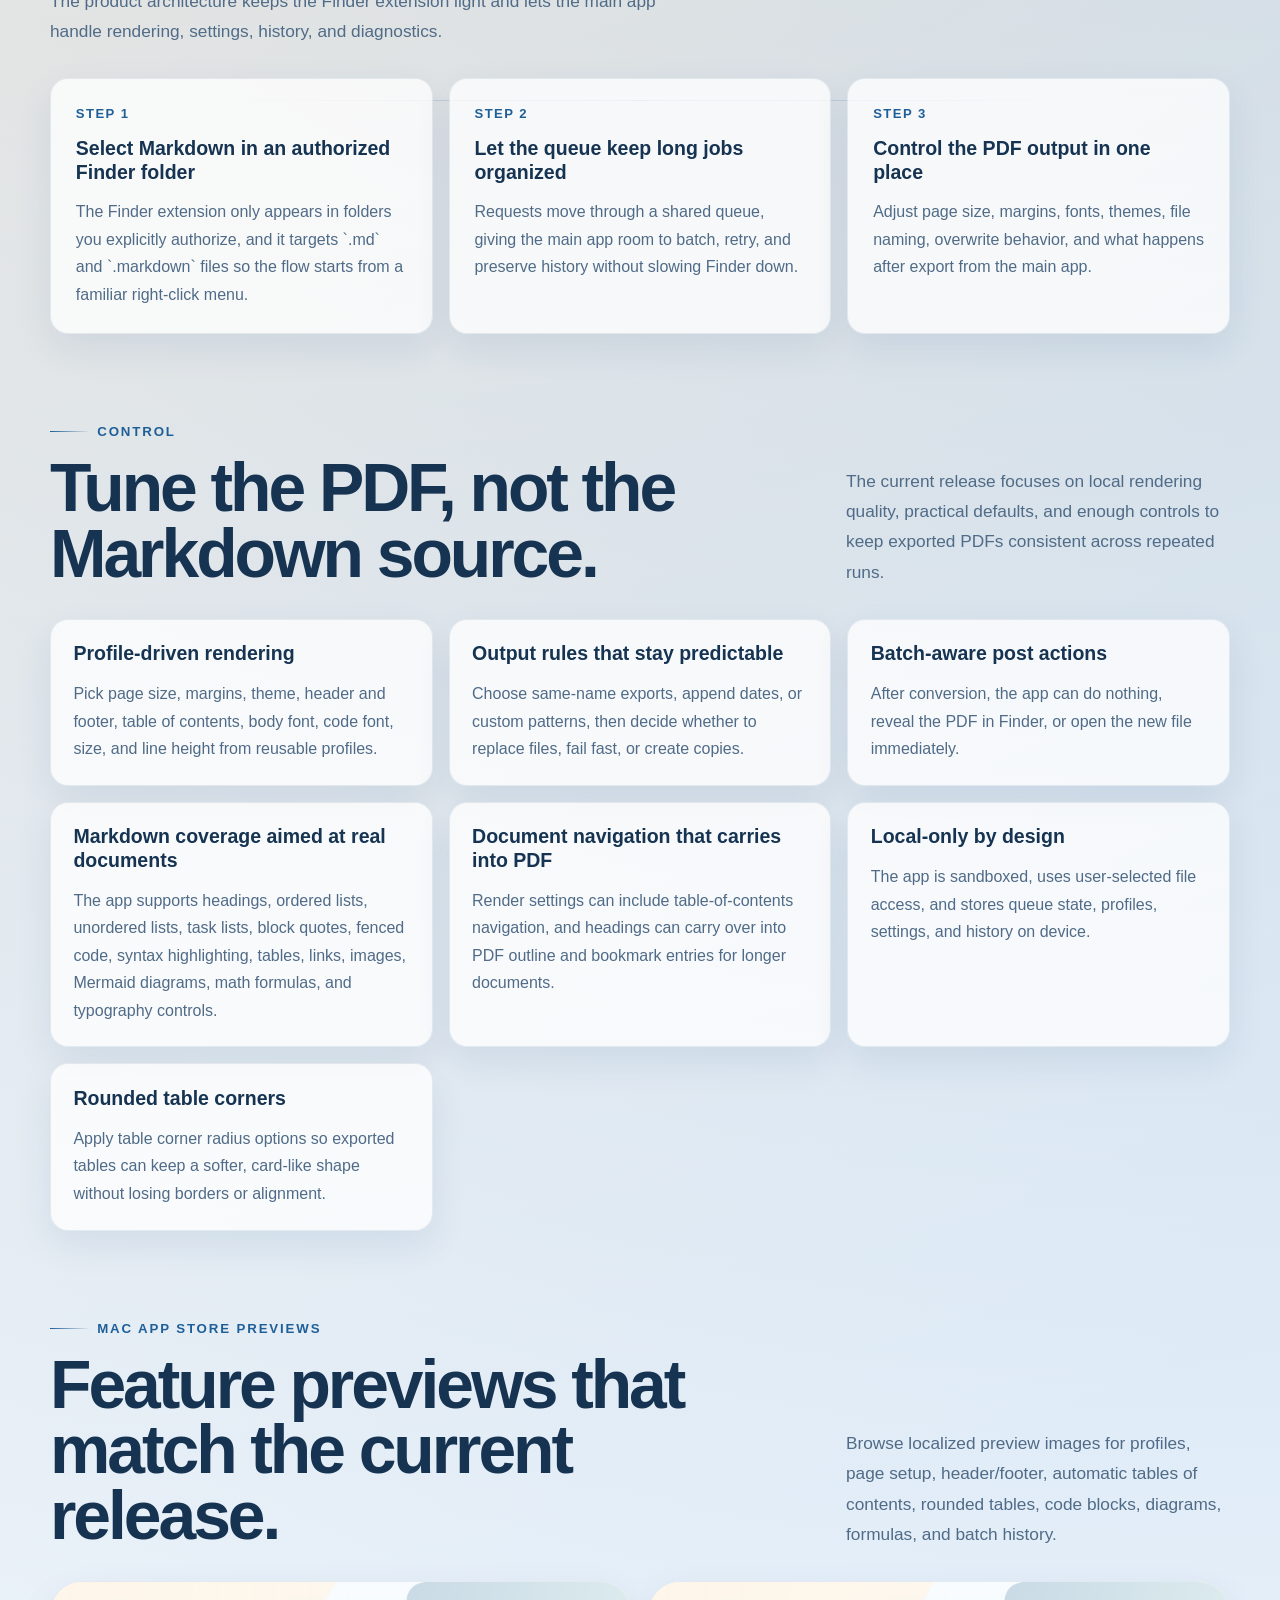
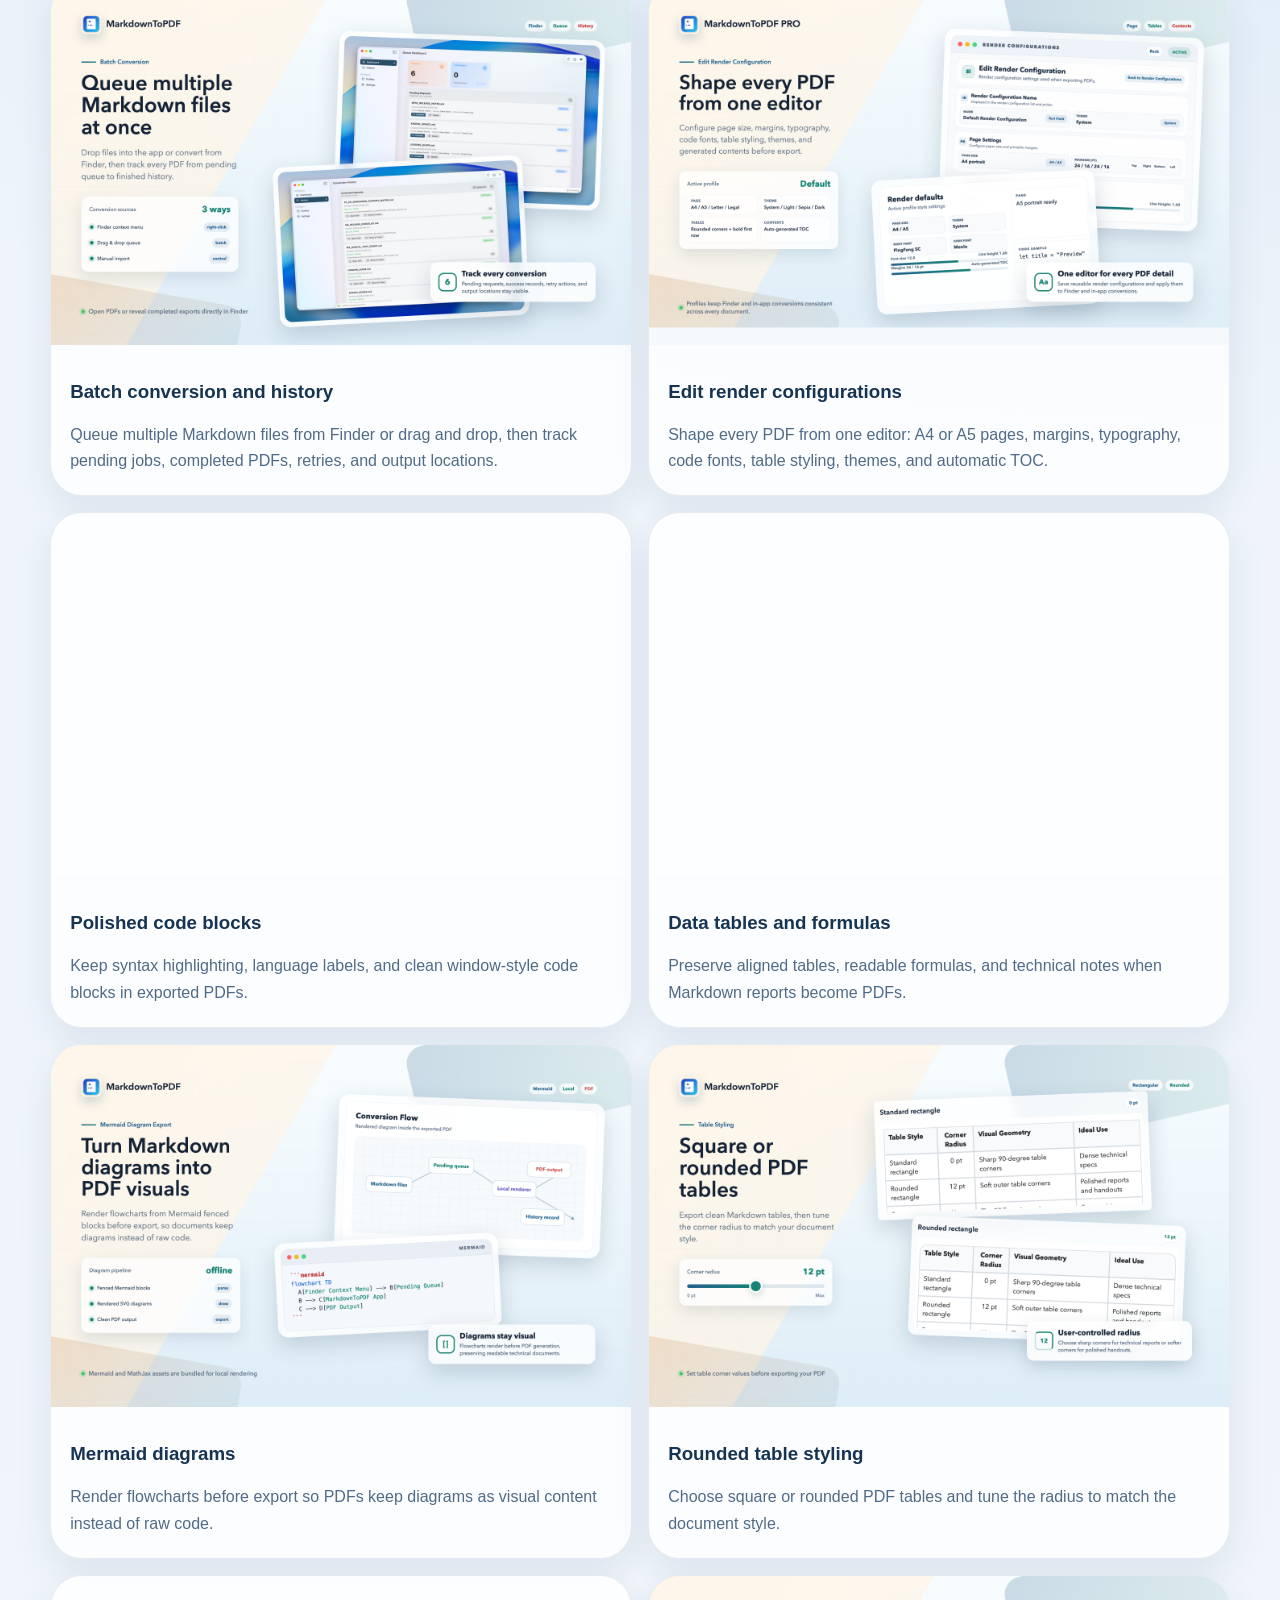
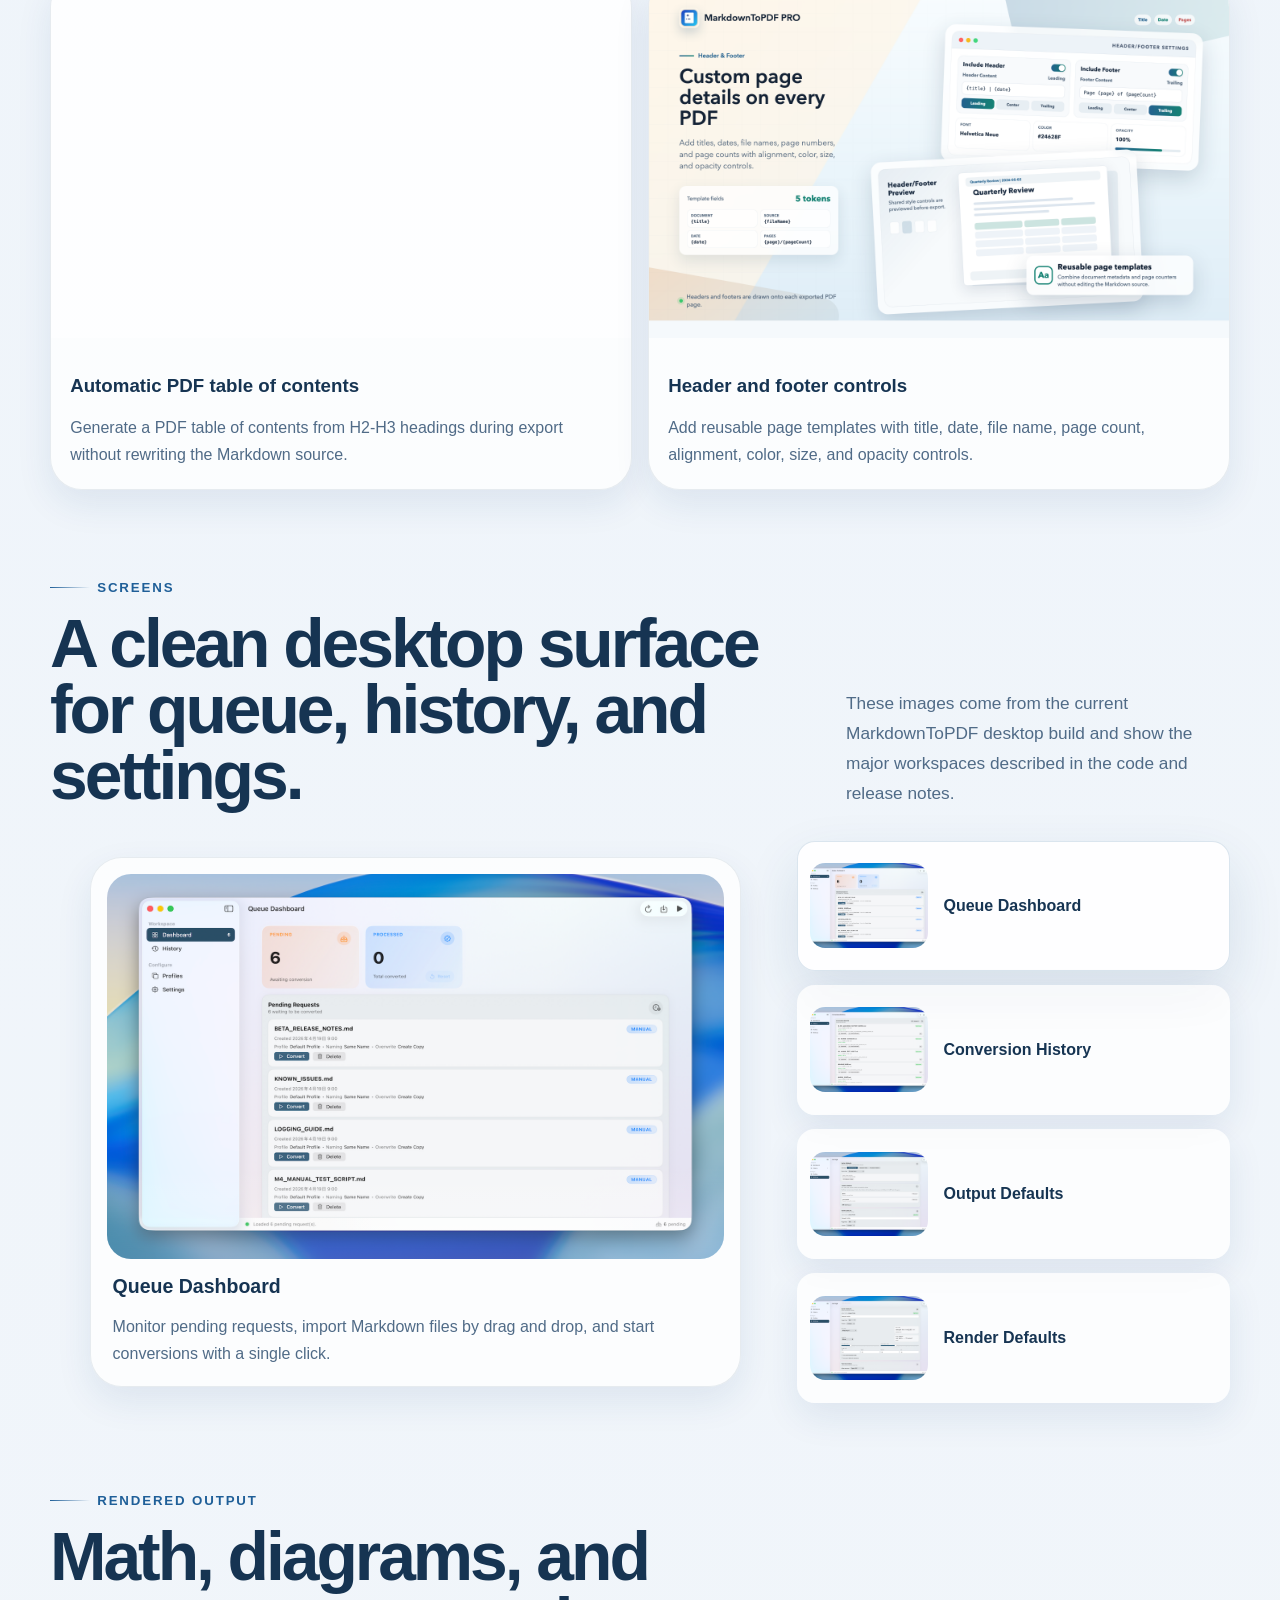
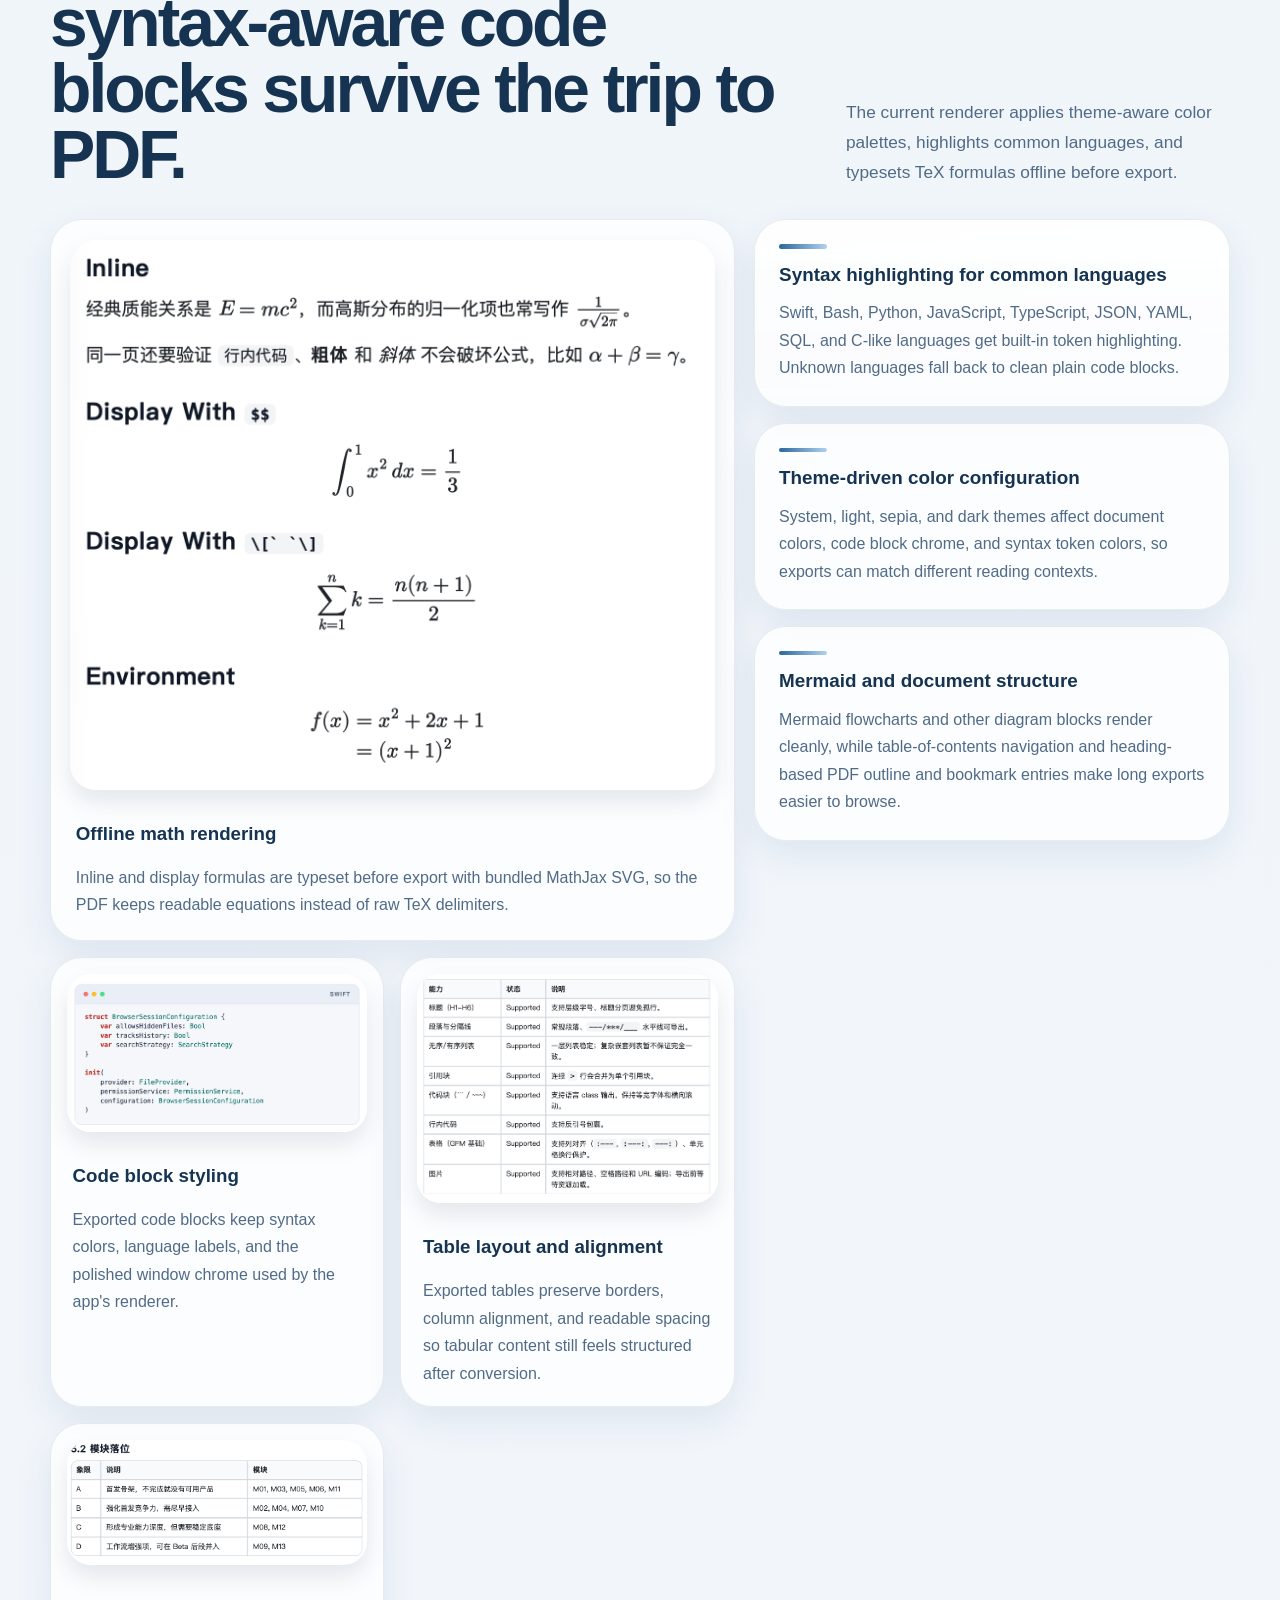
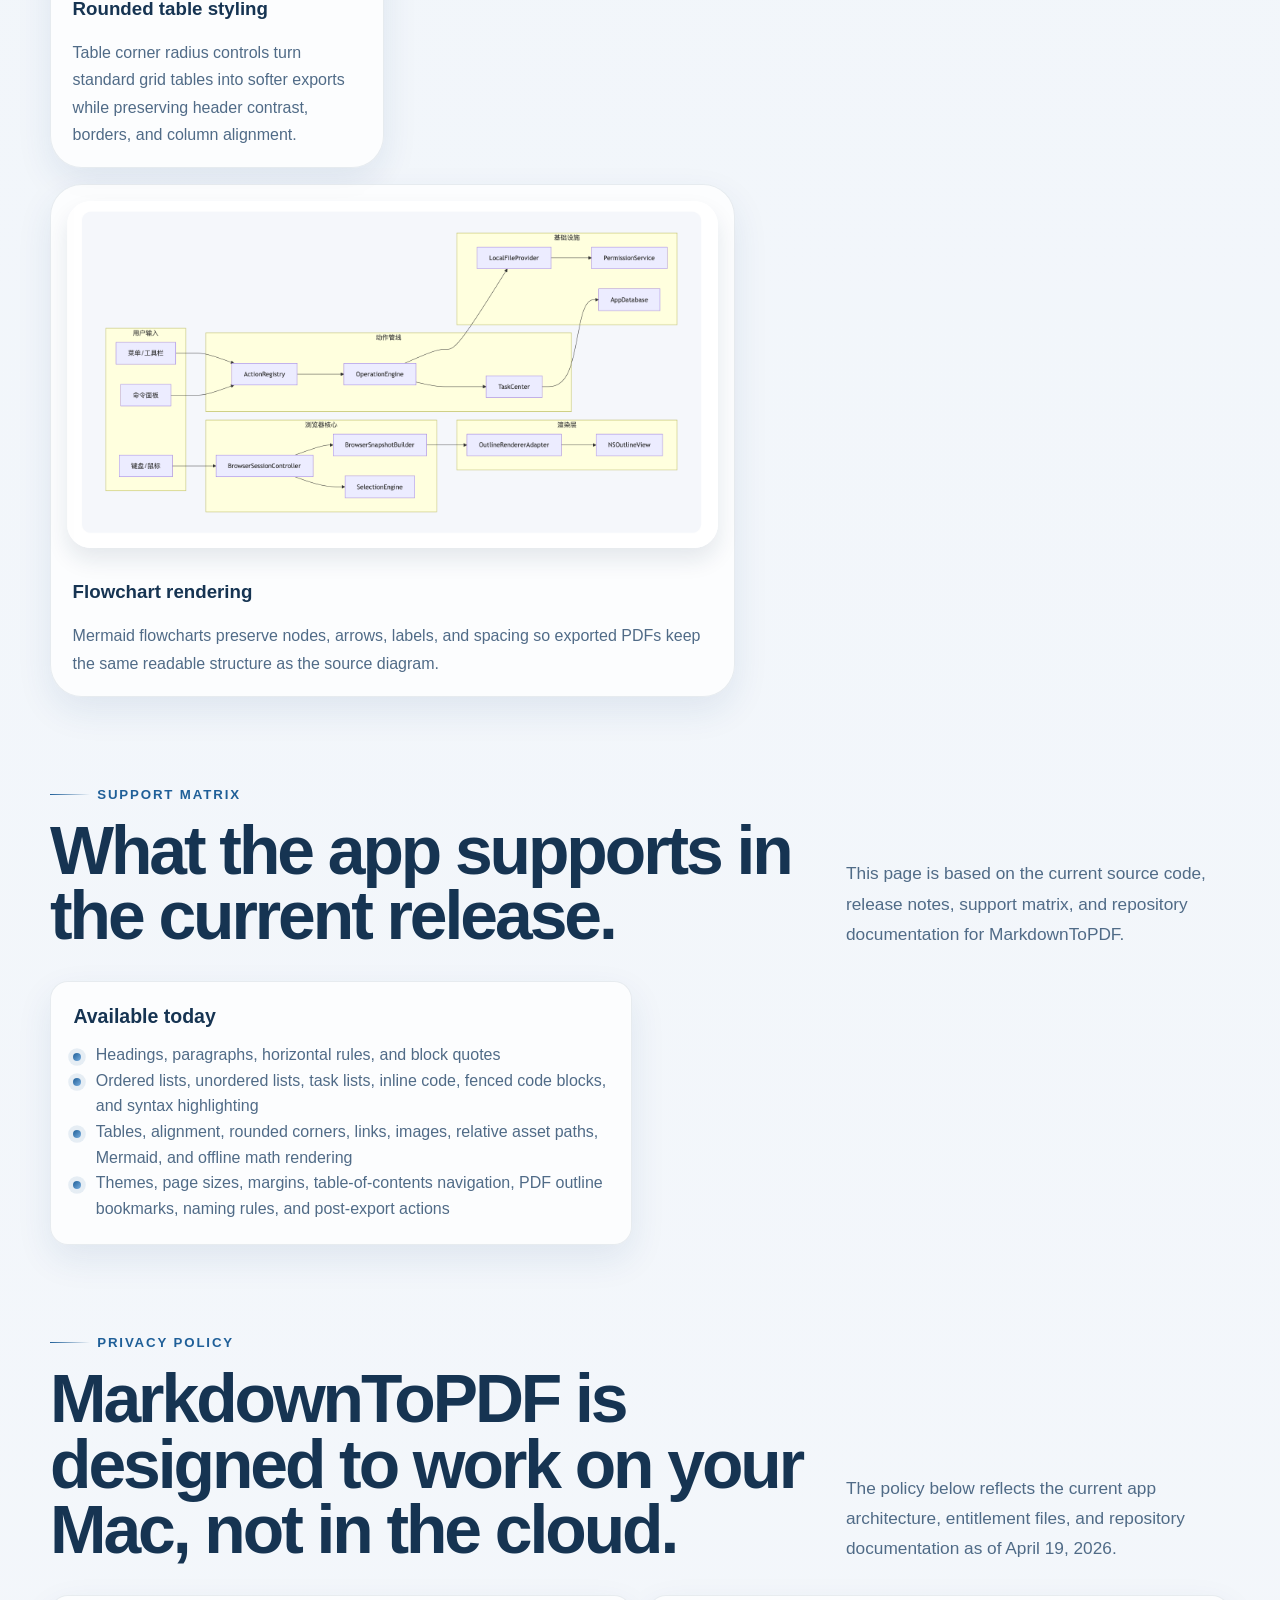
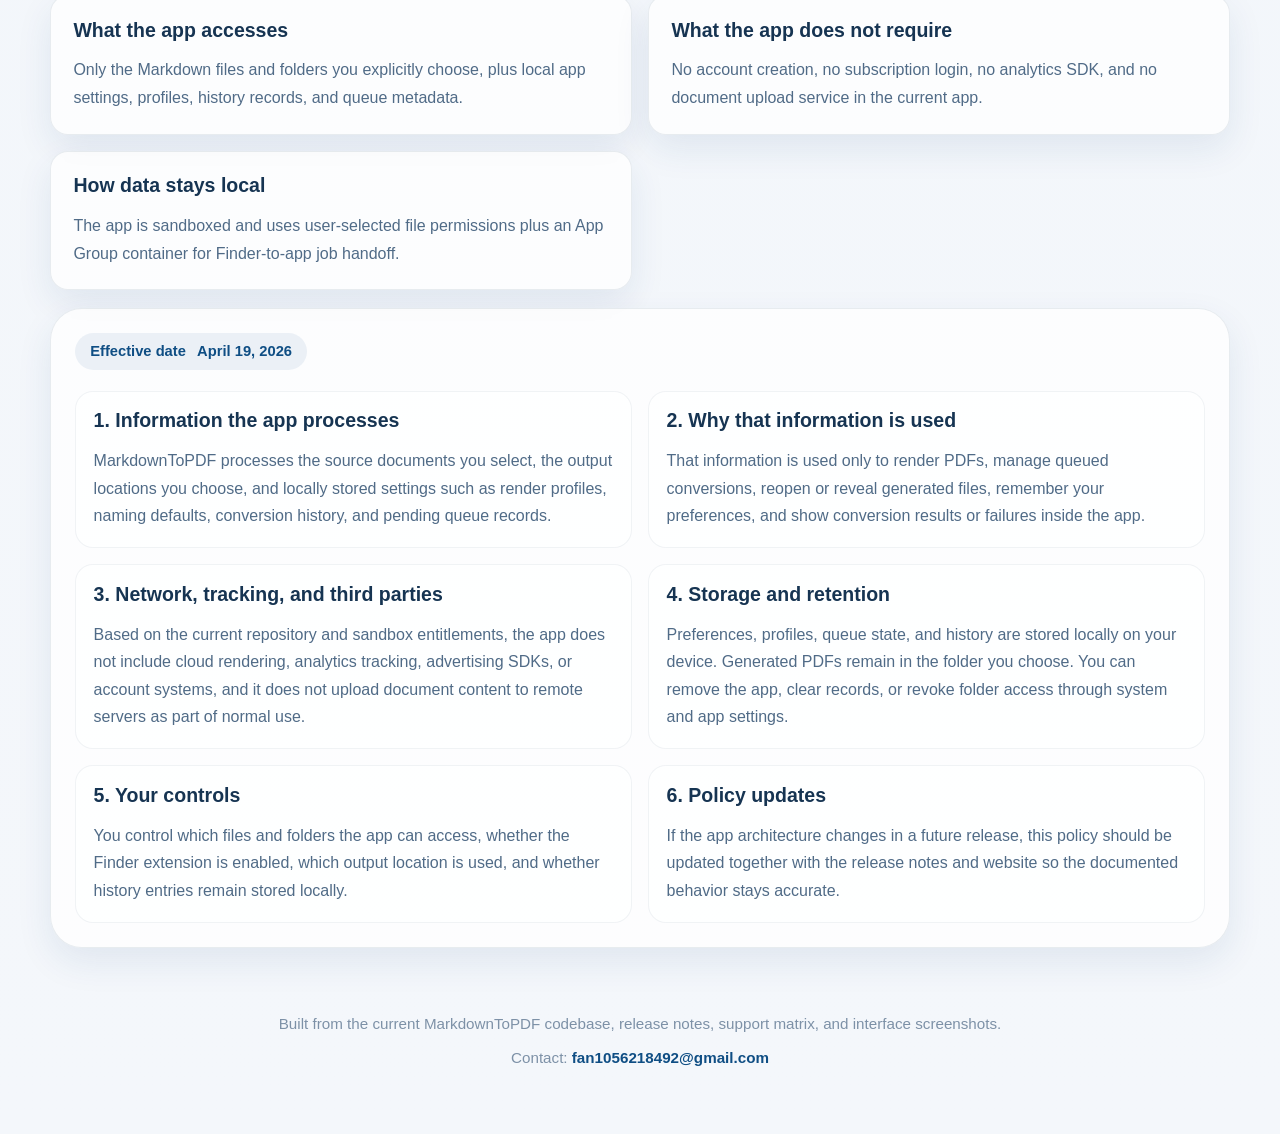
==== commit dc58a7eb: "更新网页多语言宣传图" ====
--- a/index.html
+++ b/index.html
@@ -35,6 +35,7 @@
         <nav class="header-nav" aria-label="Primary navigation" data-i18n-aria-label="navPrimaryAria">
           <a href="#features" data-i18n="navFeatures">Features</a>
           <a href="#workflow" data-i18n="navWorkflow">Workflow</a>
+          <a href="#promos" data-i18n="navPromos">Previews</a>
           <a href="#screens" data-i18n="navScreens">Screens</a>
           <a href="#privacy" data-i18n="navPrivacy">Privacy</a>
         </nav>
@@ -266,6 +267,21 @@
               </p>
             </article>
           </div>
+        </section>
+
+        <section class="section promo-section" id="promos">
+          <div class="section-heading split-heading">
+            <div>
+              <p class="eyebrow" data-i18n="promoEyebrow">Mac App Store Previews</p>
+              <h2 data-i18n="promoTitle">Feature previews that match the current release.</h2>
+            </div>
+            <p class="section-lead" data-i18n="promoLead">
+              These localized preview images highlight the latest render configuration controls,
+              table styling, document navigation, and batch export workflow.
+            </p>
+          </div>
+
+          <div class="promo-grid" id="promo-gallery" aria-live="polite"></div>
         </section>
 
         <section class="section screens-section" id="screens">
--- a/styles.css
+++ b/styles.css
@@ -385,6 +385,7 @@
 .signal-card,
 .feature-card,
 .timeline-card,
+.promo-card,
 .support-card,
 .privacy-summary-card,
 .privacy-policy-card,
@@ -609,6 +610,49 @@
   margin-top: 2rem;
 }
 
+.promo-grid {
+  display: grid;
+  grid-template-columns: repeat(2, minmax(0, 1fr));
+  gap: 1rem;
+  margin-top: 2rem;
+}
+
+.promo-card {
+  display: flex;
+  min-width: 0;
+  flex-direction: column;
+  overflow: hidden;
+  border-radius: var(--radius-xl);
+}
+
+.promo-media {
+  position: relative;
+  overflow: hidden;
+  aspect-ratio: 8 / 5;
+  background: rgba(255, 255, 255, 0.48);
+}
+
+.promo-media img {
+  width: 100%;
+  height: 100%;
+  object-fit: cover;
+  transition: transform 0.24s ease;
+}
+
+.promo-card:hover .promo-media img {
+  transform: scale(1.012);
+}
+
+.promo-copy {
+  padding: 1.1rem 1.2rem 1.25rem;
+}
+
+.promo-copy p {
+  margin: 0.65rem 0 0;
+  color: var(--text-soft);
+  line-height: 1.68;
+}
+
 .render-showcase {
   display: grid;
   grid-template-columns: minmax(0, 1.18fr) minmax(20rem, 0.82fr);
@@ -896,6 +940,7 @@
   .hero,
   .split-heading,
   .screens-layout,
+  .promo-grid,
   .render-showcase {
     grid-template-columns: 1fr;
   }
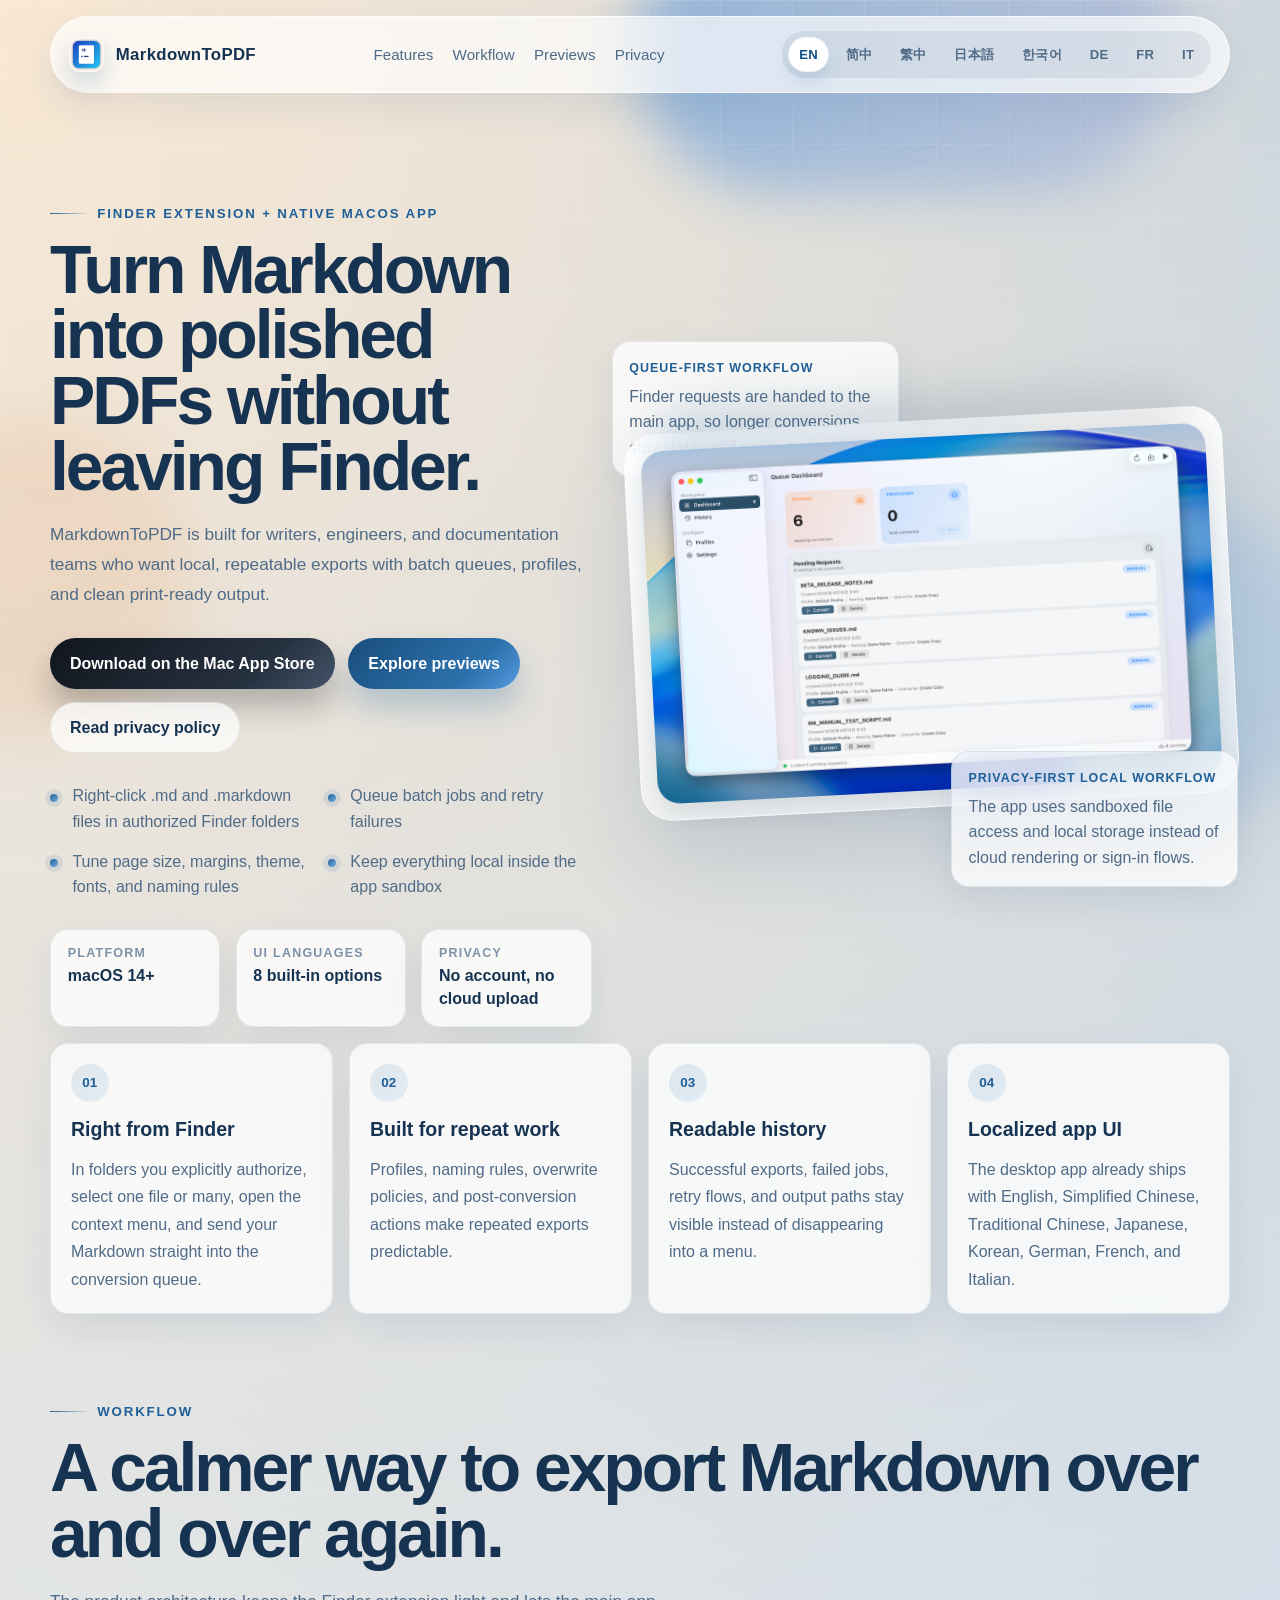
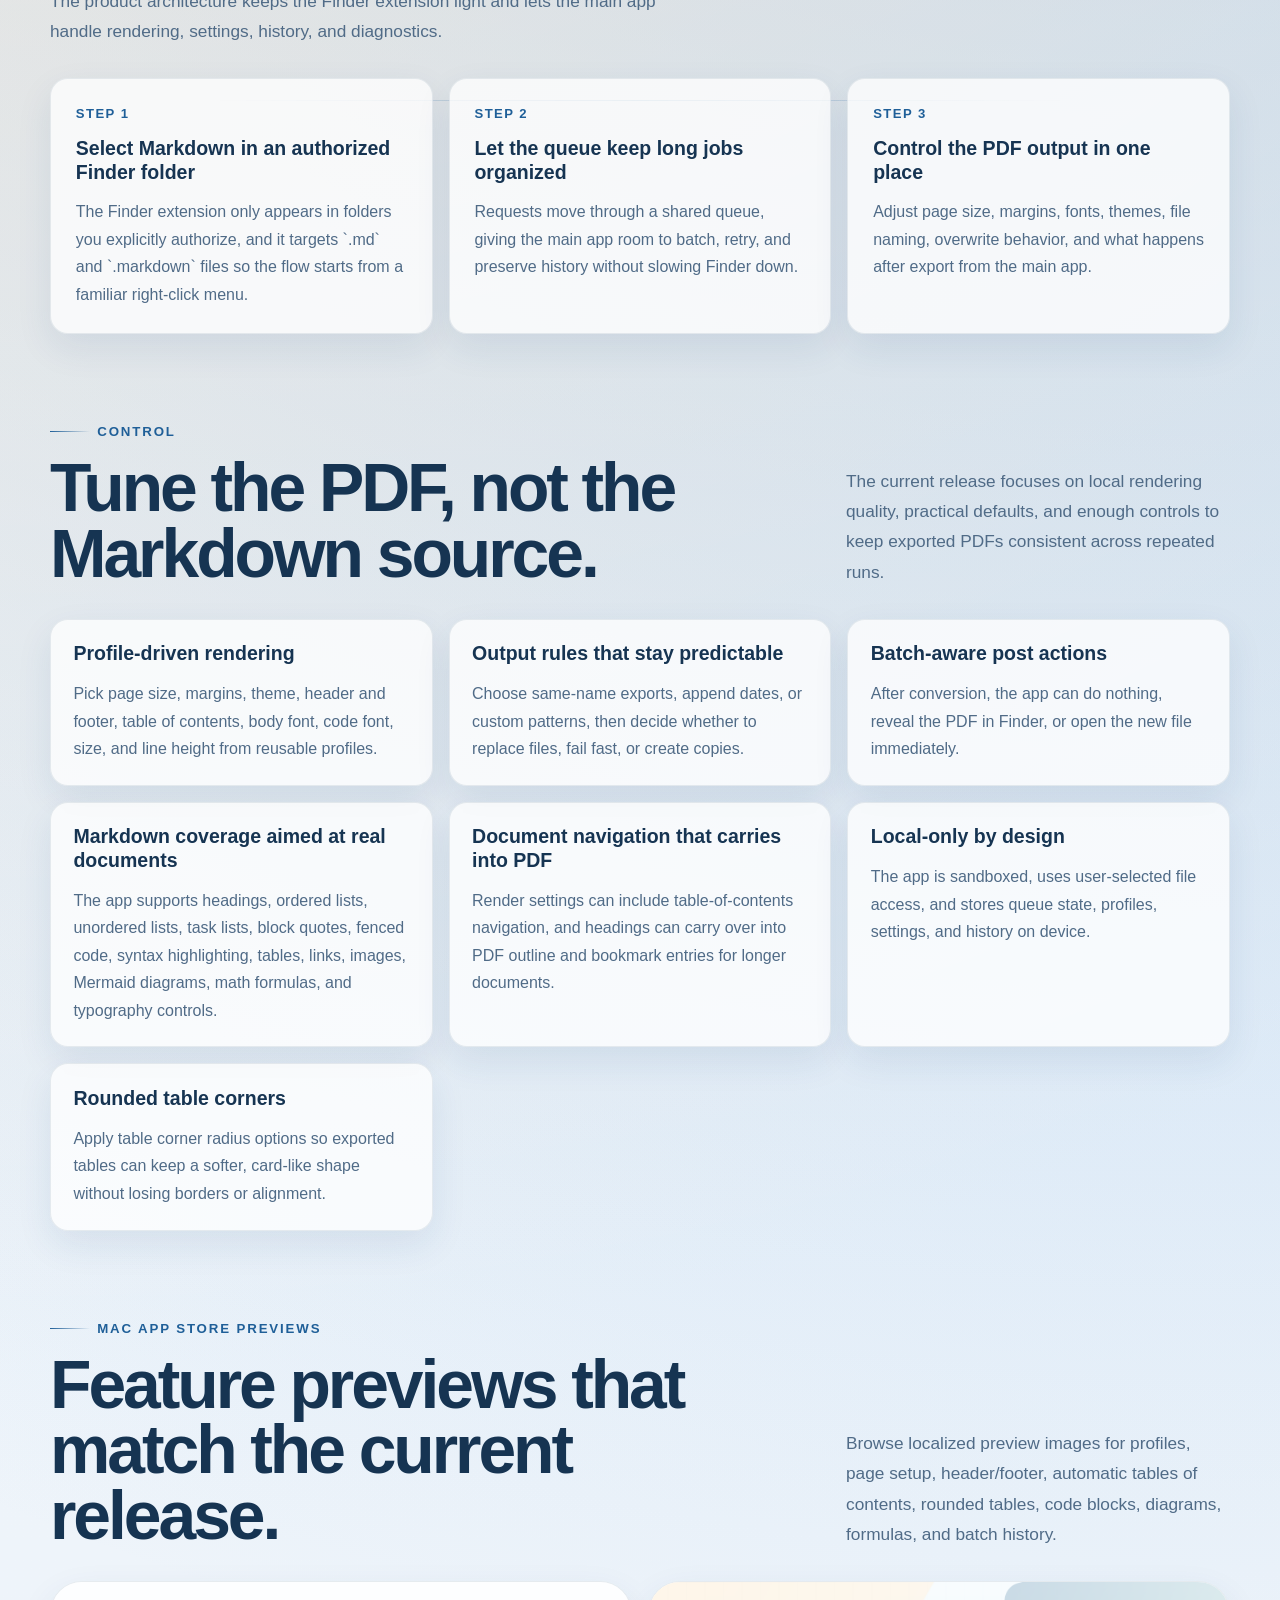
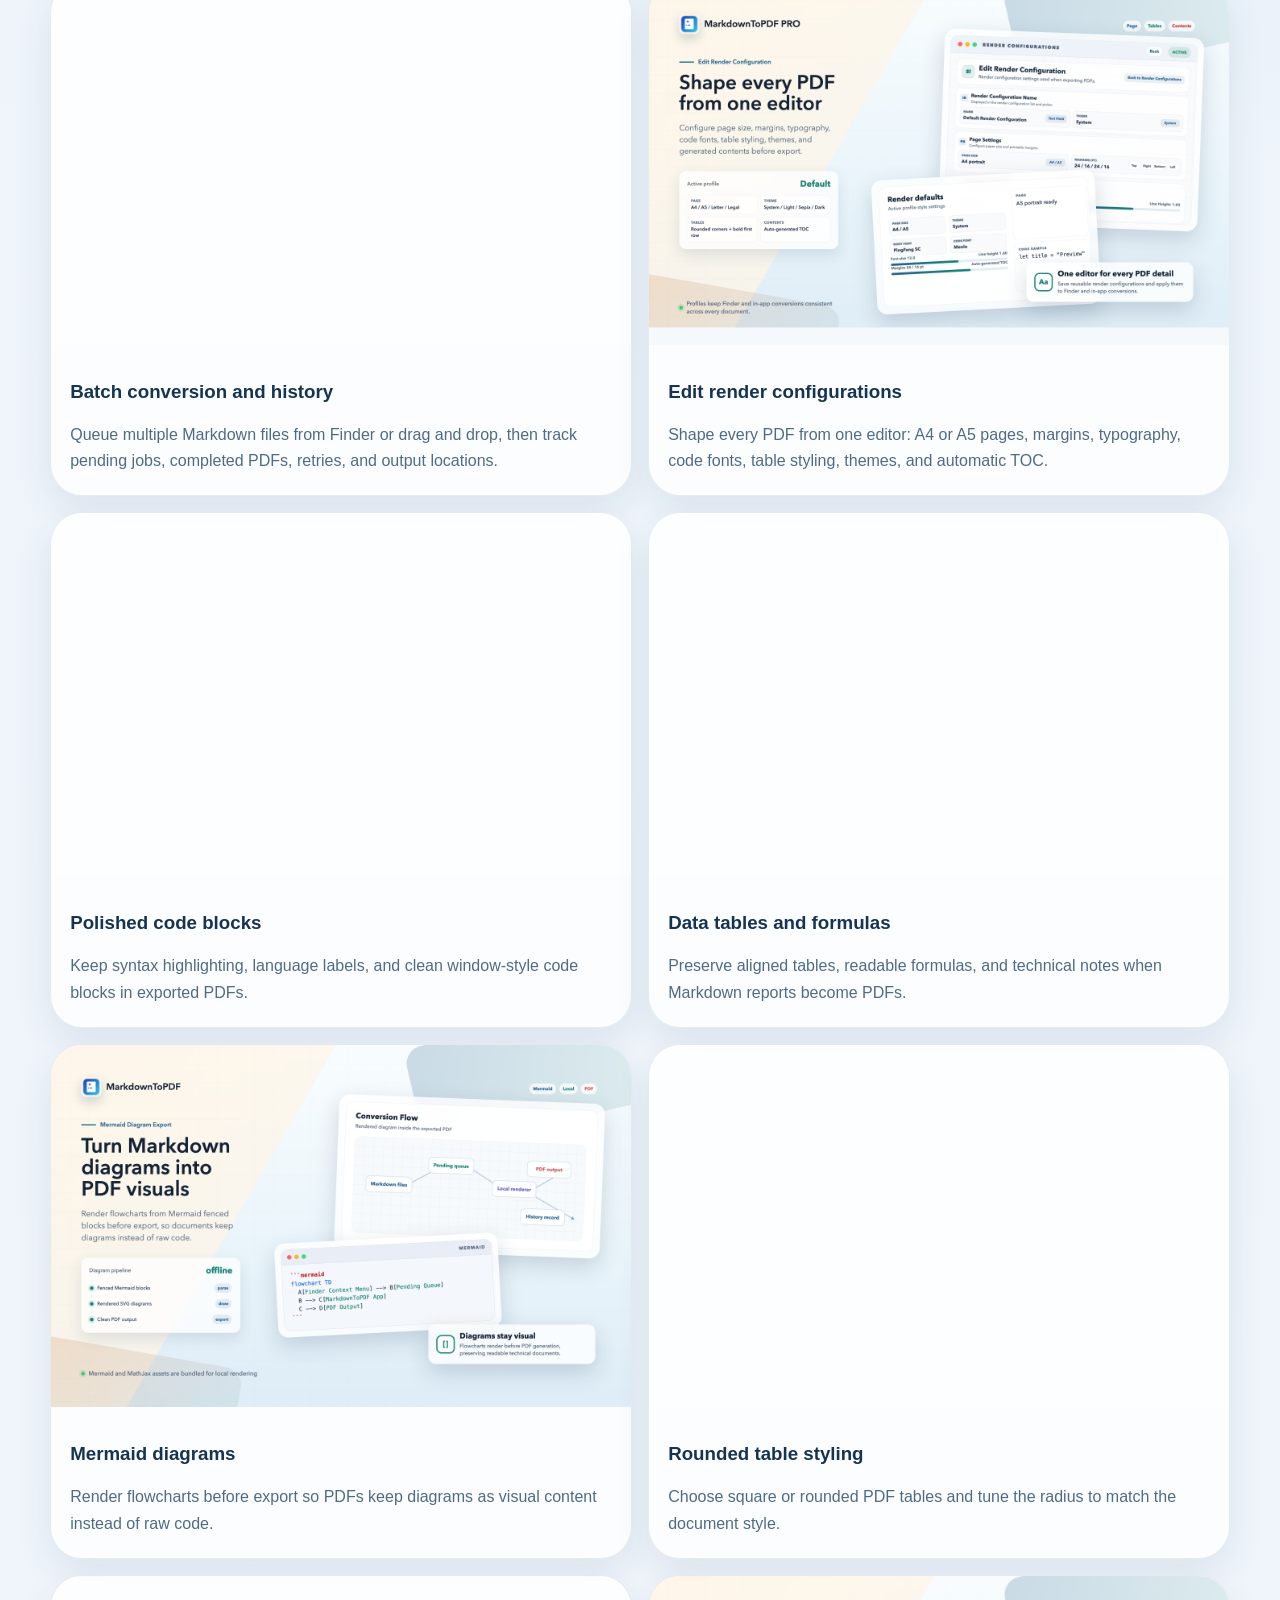
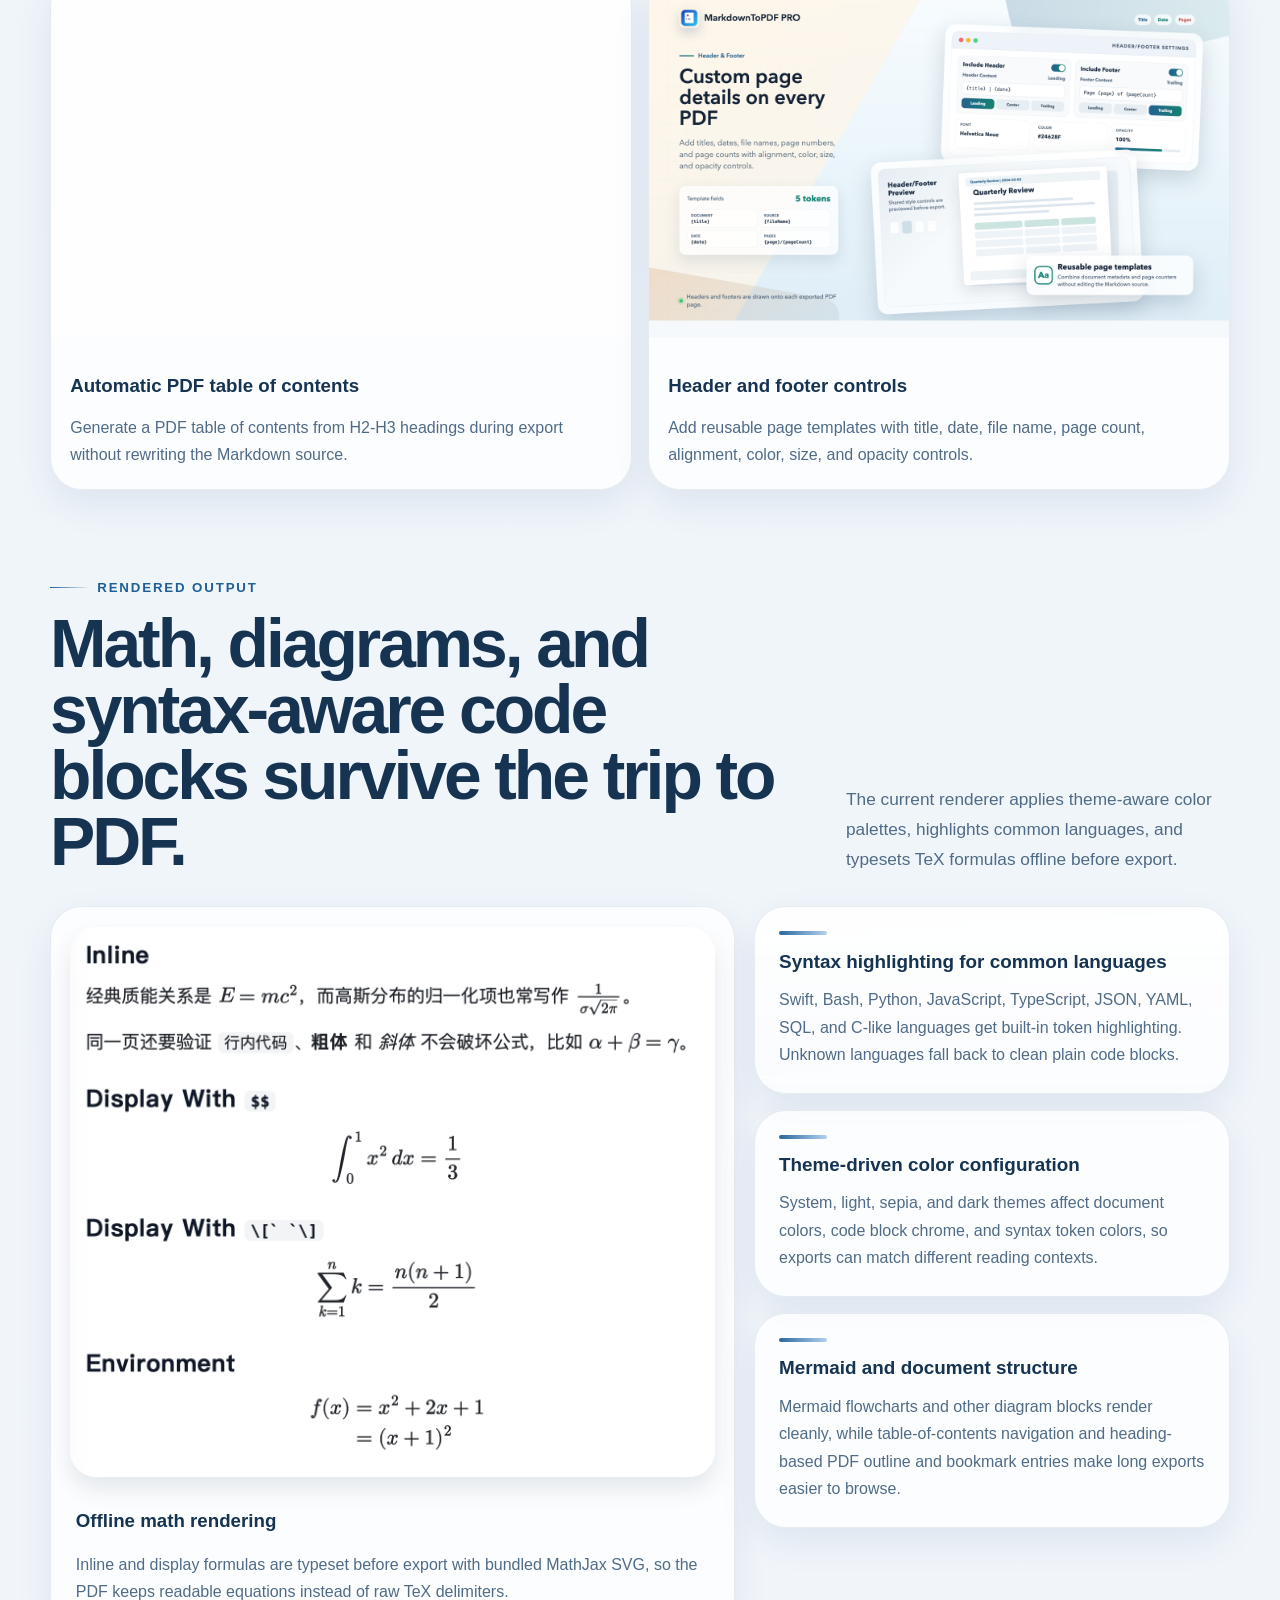
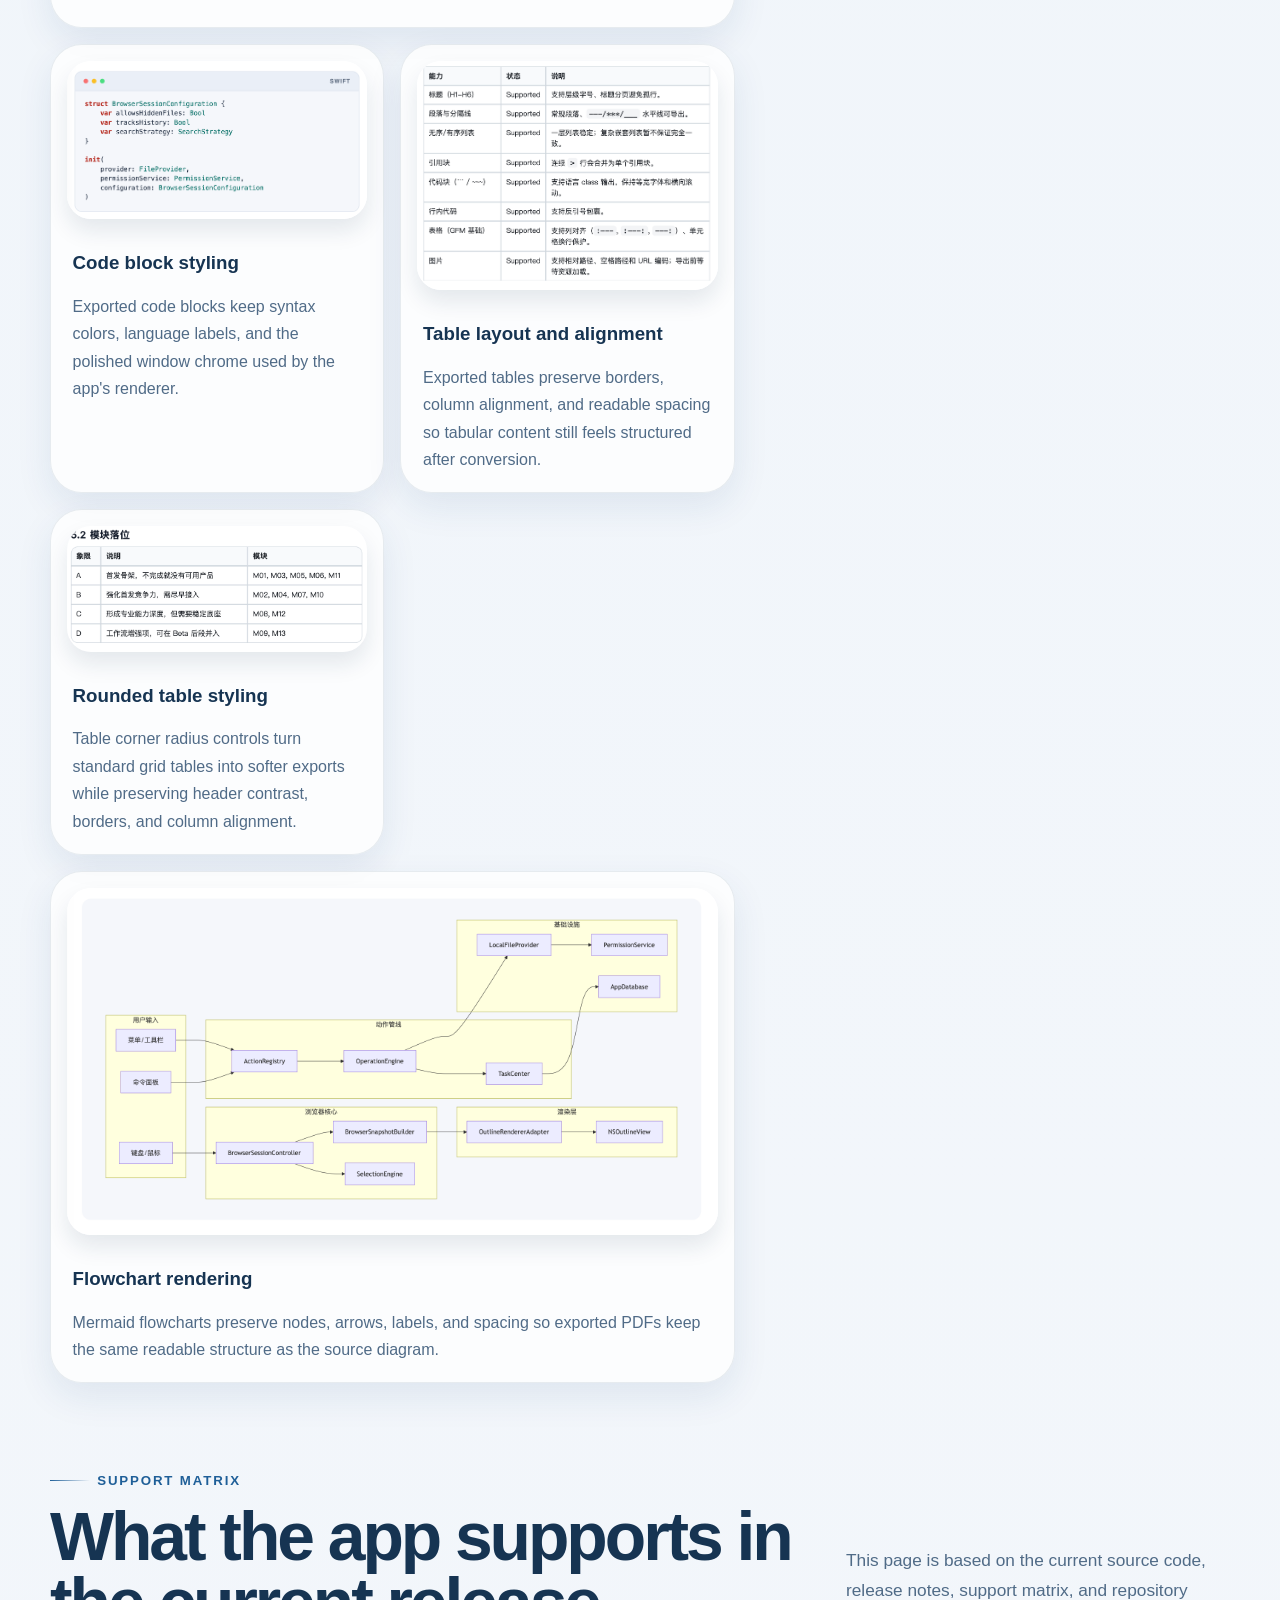
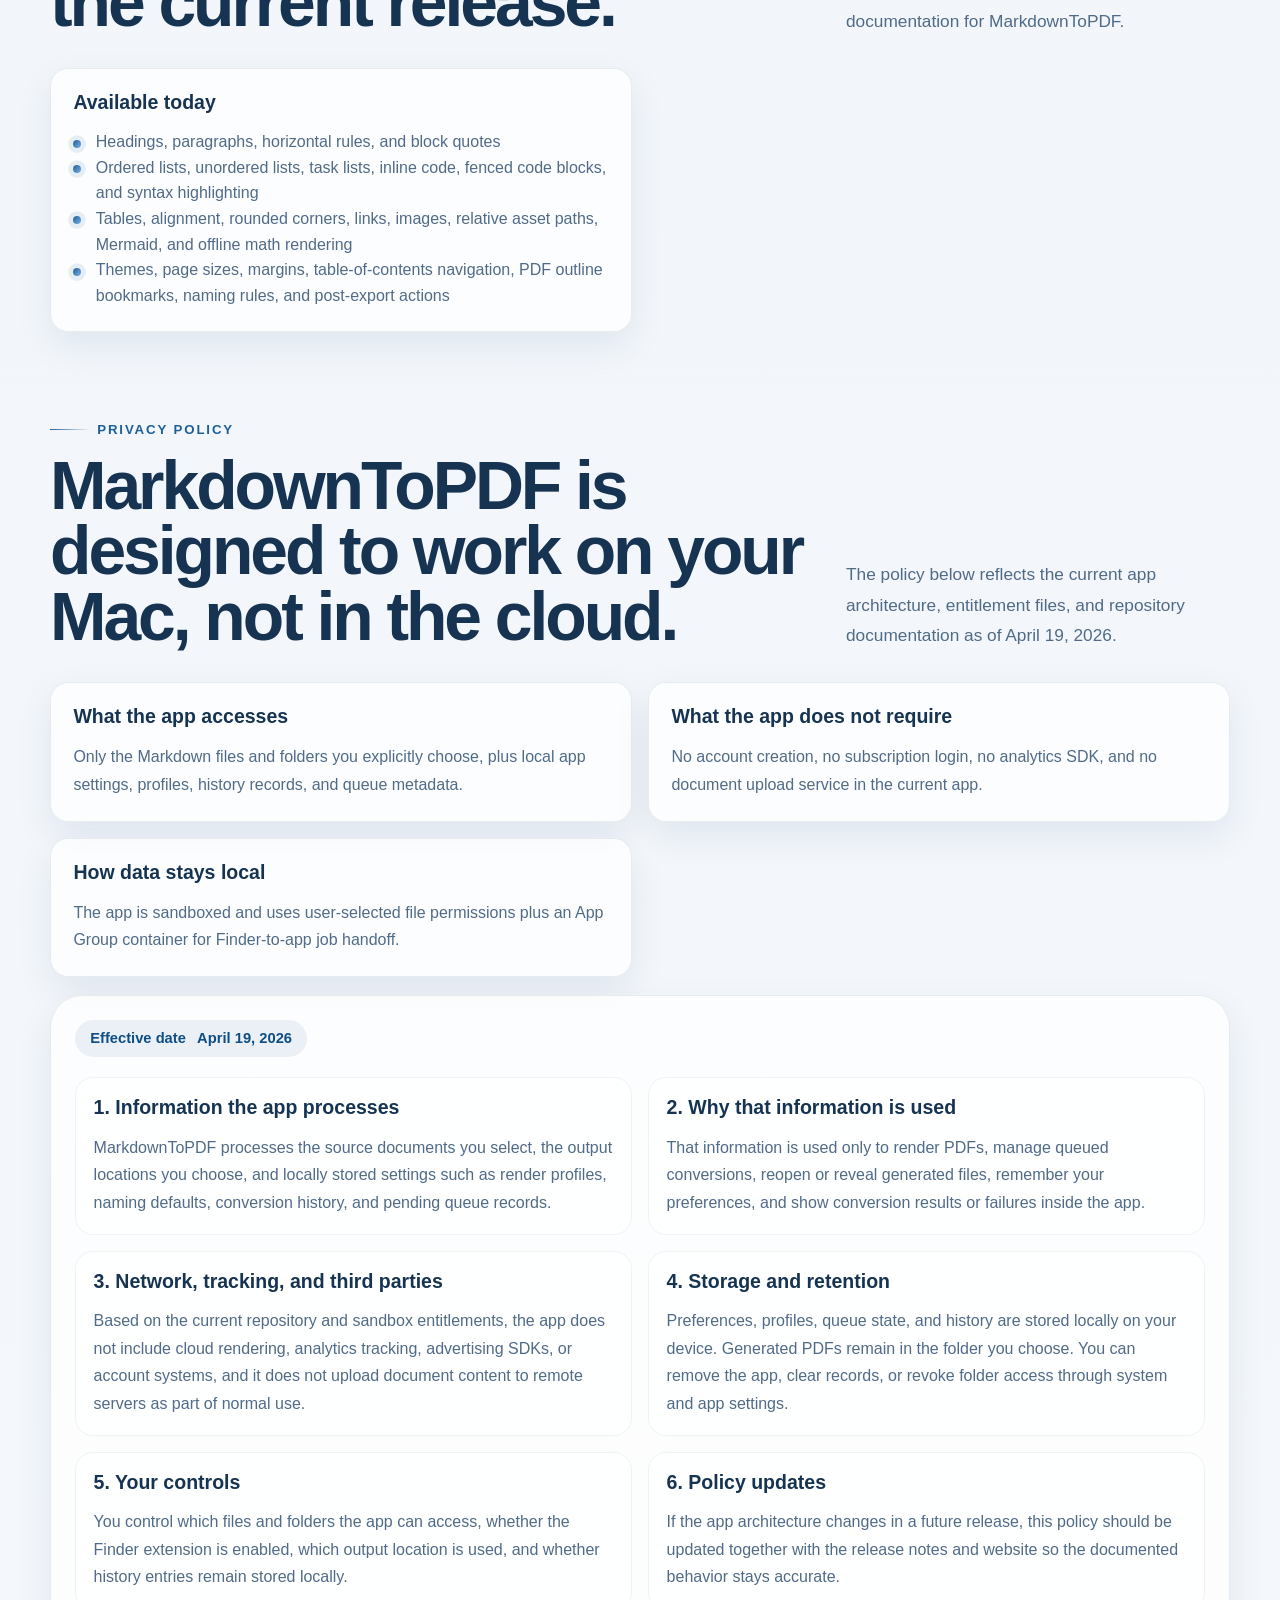
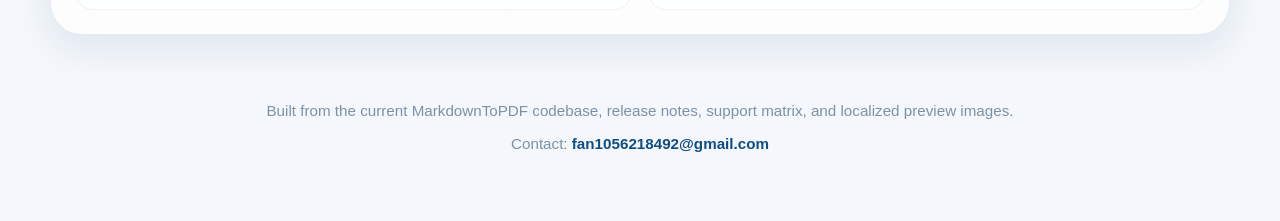
==== commit ce4ab41d: "删除网页界面截图区域" ====
--- a/index.html
+++ b/index.html
@@ -36,7 +36,6 @@
           <a href="#features" data-i18n="navFeatures">Features</a>
           <a href="#workflow" data-i18n="navWorkflow">Workflow</a>
           <a href="#promos" data-i18n="navPromos">Previews</a>
-          <a href="#screens" data-i18n="navScreens">Screens</a>
           <a href="#privacy" data-i18n="navPrivacy">Privacy</a>
         </nav>
 
@@ -72,8 +71,8 @@
               >
                 Download on the Mac App Store
               </a>
-              <a class="button button-primary" href="#screens" data-i18n="heroPrimary">
-                Explore the interface
+              <a class="button button-primary" href="#promos" data-i18n="heroPrimary">
+                Explore previews
               </a>
               <a class="button button-secondary" href="#privacy" data-i18n="heroSecondary">
                 Read privacy policy
@@ -282,58 +281,6 @@
           </div>
 
           <div class="promo-grid" id="promo-gallery" aria-live="polite"></div>
-        </section>
-
-        <section class="section screens-section" id="screens">
-          <div class="section-heading split-heading">
-            <div>
-              <p class="eyebrow" data-i18n="screensEyebrow">Screens</p>
-              <h2 data-i18n="screensTitle">A clean desktop surface for queue, history, and settings.</h2>
-            </div>
-            <p class="section-lead" data-i18n="screensLead">
-              These images come from the current MarkdownToPDF desktop build and show the major
-              workspaces described in the code and release notes.
-            </p>
-          </div>
-
-          <div class="screens-layout">
-            <figure class="screen-stage">
-              <div class="screen-image-wrap">
-                <img id="active-screen-image" src="pictures/dashboard.png" alt="Queue Dashboard screen" />
-              </div>
-              <figcaption class="screen-caption">
-                <h3 id="active-screen-title">Queue Dashboard</h3>
-                <p id="active-screen-description">
-                  Monitor pending requests, import Markdown files by drag and drop, and start
-                  conversions with a single click.
-                </p>
-              </figcaption>
-            </figure>
-
-            <div
-              class="screen-selector"
-              role="tablist"
-              aria-label="Application screens"
-              data-i18n-aria-label="screenSelectorAria"
-            >
-              <button class="screen-thumb is-active" type="button" role="tab" data-screen="dashboard">
-                <img src="pictures/dashboard.png" alt="" />
-                <span data-i18n="screenDashboardLabel">Queue Dashboard</span>
-              </button>
-              <button class="screen-thumb" type="button" role="tab" data-screen="history">
-                <img src="pictures/history.png" alt="" />
-                <span data-i18n="screenHistoryLabel">Conversion History</span>
-              </button>
-              <button class="screen-thumb" type="button" role="tab" data-screen="output">
-                <img src="pictures/settings-1.png" alt="" />
-                <span data-i18n="screenOutputLabel">Output Defaults</span>
-              </button>
-              <button class="screen-thumb" type="button" role="tab" data-screen="render">
-                <img src="pictures/settings-2.png" alt="" />
-                <span data-i18n="screenRenderLabel">Render Defaults</span>
-              </button>
-            </div>
-          </div>
         </section>
 
         <section class="section render-section">
@@ -579,7 +526,7 @@
       <footer class="site-footer">
         <p data-i18n="footerBody">
           Built from the current MarkdownToPDF codebase, release notes, support matrix, and
-          interface screenshots.
+          localized preview images.
         </p>
         <p class="footer-contact">
           <span data-i18n="footerContactLabel">Contact:</span>
--- a/styles.css
+++ b/styles.css
@@ -389,8 +389,6 @@
 .support-card,
 .privacy-summary-card,
 .privacy-policy-card,
-.screen-stage,
-.screen-thumb,
 .floating-card {
   background: var(--surface);
   border: 1px solid var(--surface-border);
@@ -518,8 +516,7 @@
 .timeline-card h3,
 .support-card h3,
 .privacy-summary-card h3,
-.policy-block h3,
-.screen-caption h3 {
+.policy-block h3 {
   margin: 0;
   font-family: var(--font-display);
   font-size: 1.22rem;
@@ -531,8 +528,7 @@
 .timeline-card p,
 .support-list,
 .privacy-summary-card p,
-.policy-block p,
-.screen-caption p {
+.policy-block p {
   margin: 0.9rem 0 0;
   color: var(--text-soft);
   line-height: 1.72;
@@ -601,13 +597,6 @@
   font-weight: 700;
   letter-spacing: 0.11em;
   text-transform: uppercase;
-}
-
-.screens-layout {
-  display: grid;
-  grid-template-columns: minmax(0, 1.35fr) minmax(18rem, 0.8fr);
-  gap: 1rem;
-  margin-top: 2rem;
 }
 
 .promo-grid {
@@ -761,84 +750,6 @@
   background: linear-gradient(90deg, rgba(31, 95, 152, 0.95), rgba(116, 172, 227, 0.55));
 }
 
-.screen-stage {
-  padding: 1rem;
-  border-radius: var(--radius-xl);
-}
-
-.screen-image-wrap {
-  position: relative;
-  overflow: hidden;
-  border-radius: calc(var(--radius-xl) - 0.5rem);
-}
-
-.screen-image-wrap::after {
-  content: "";
-  position: absolute;
-  inset: auto 0 0 0;
-  height: 24%;
-  background: linear-gradient(180deg, transparent, rgba(255, 255, 255, 0.26));
-  pointer-events: none;
-}
-
-.screen-image-wrap img {
-  width: 100%;
-  min-height: 100%;
-  object-fit: cover;
-  transition:
-    opacity 0.24s ease,
-    transform 0.24s ease;
-}
-
-.screen-caption {
-  padding: 1rem 0.35rem 0.15rem;
-}
-
-.screen-selector {
-  display: grid;
-  gap: 0.85rem;
-}
-
-.screen-thumb {
-  display: grid;
-  grid-template-columns: 7.4rem minmax(0, 1fr);
-  align-items: center;
-  gap: 0.95rem;
-  padding: 0.75rem;
-  border: 1px solid transparent;
-  border-radius: var(--radius-md);
-  text-align: left;
-  cursor: pointer;
-  transition:
-    transform 0.2s ease,
-    border-color 0.2s ease,
-    background 0.2s ease;
-}
-
-.screen-thumb:hover,
-.screen-thumb:focus-visible {
-  transform: translateY(-1px);
-  border-color: rgba(31, 95, 152, 0.16);
-}
-
-.screen-thumb.is-active {
-  background: var(--surface-strong);
-  border-color: rgba(31, 95, 152, 0.16);
-  box-shadow: var(--shadow-lg);
-}
-
-.screen-thumb img {
-  height: 5.3rem;
-  object-fit: cover;
-  border-radius: 0.95rem;
-}
-
-.screen-thumb span {
-  color: var(--text);
-  font-weight: 700;
-  line-height: 1.5;
-}
-
 .support-grid,
 .privacy-summary-grid {
   grid-template-columns: repeat(2, minmax(0, 1fr));
@@ -939,7 +850,6 @@
 
   .hero,
   .split-heading,
-  .screens-layout,
   .promo-grid,
   .render-showcase {
     grid-template-columns: 1fr;
@@ -1020,15 +930,6 @@
     grid-template-columns: 1fr;
   }
 
-  .screen-thumb {
-    grid-template-columns: 1fr;
-  }
-
-  .screen-thumb img {
-    width: 100%;
-    height: auto;
-  }
-
   .policy-meta {
     display: flex;
     flex-wrap: wrap;
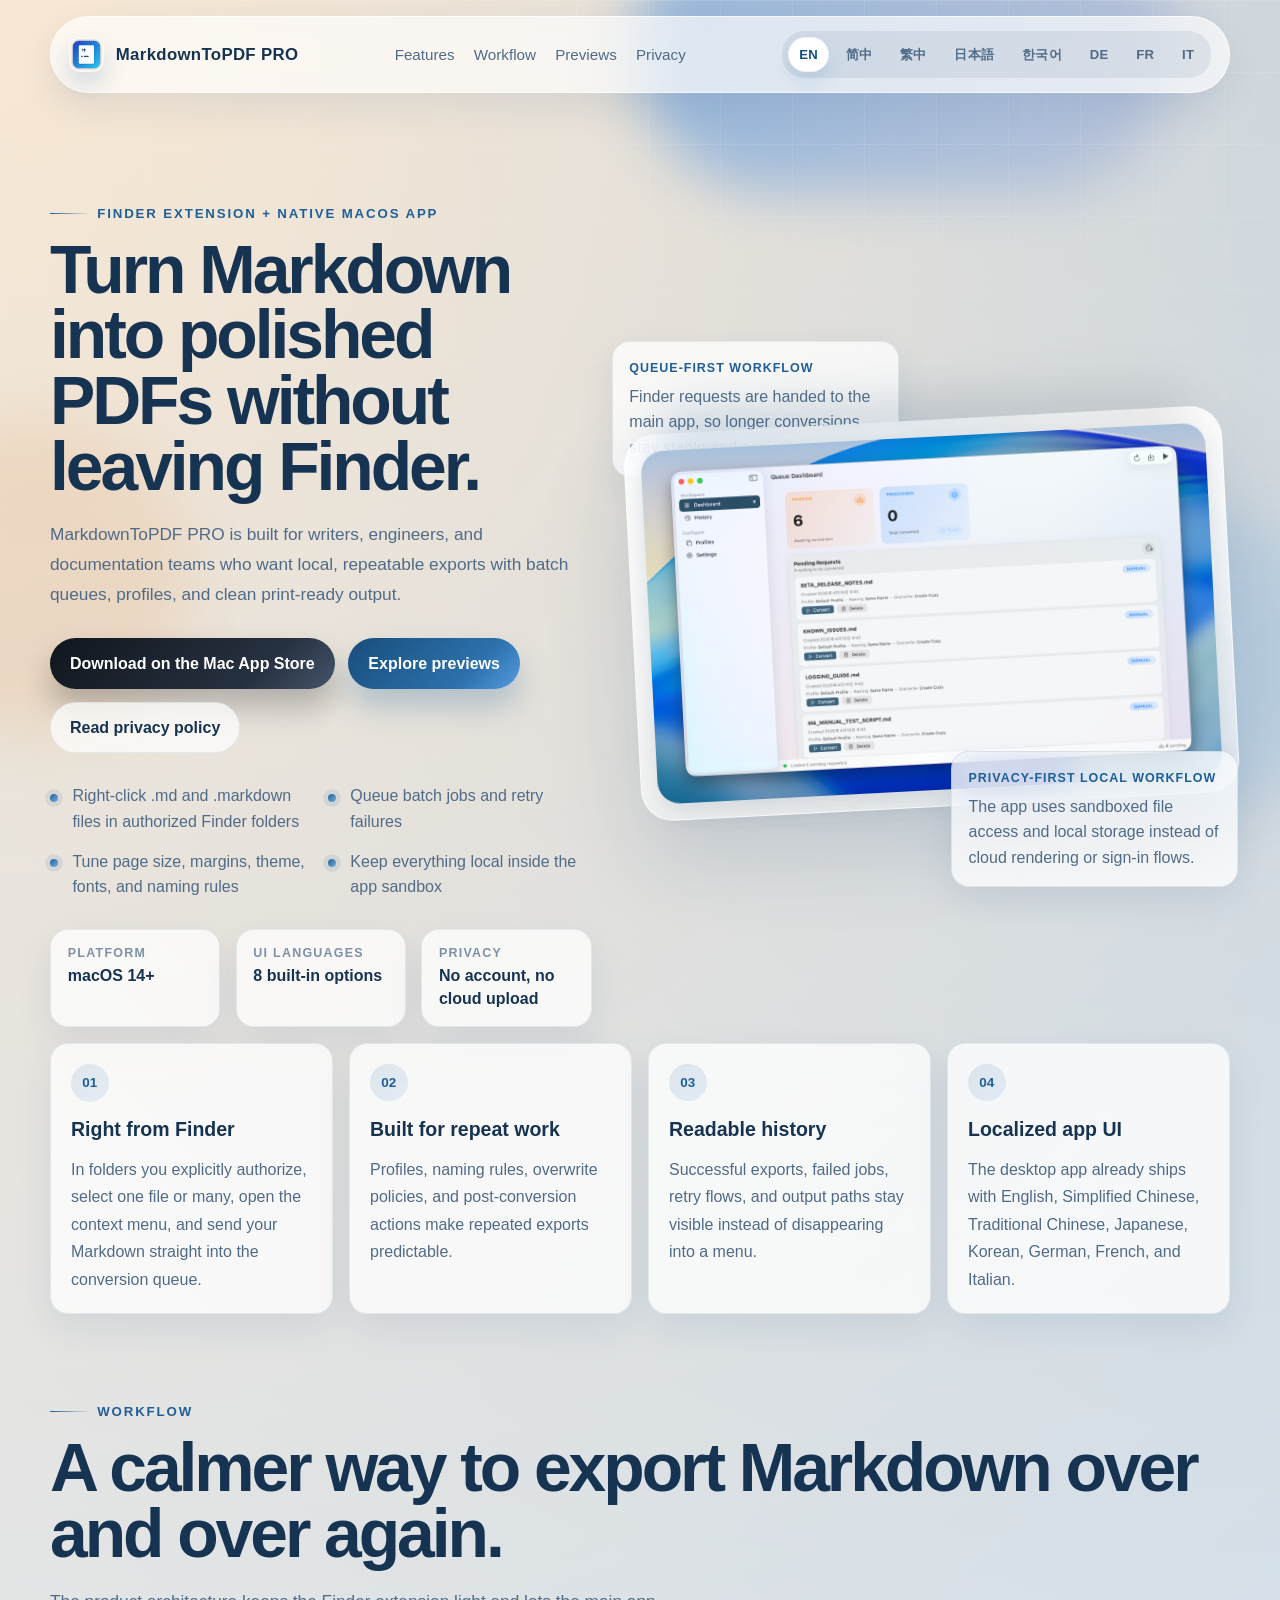
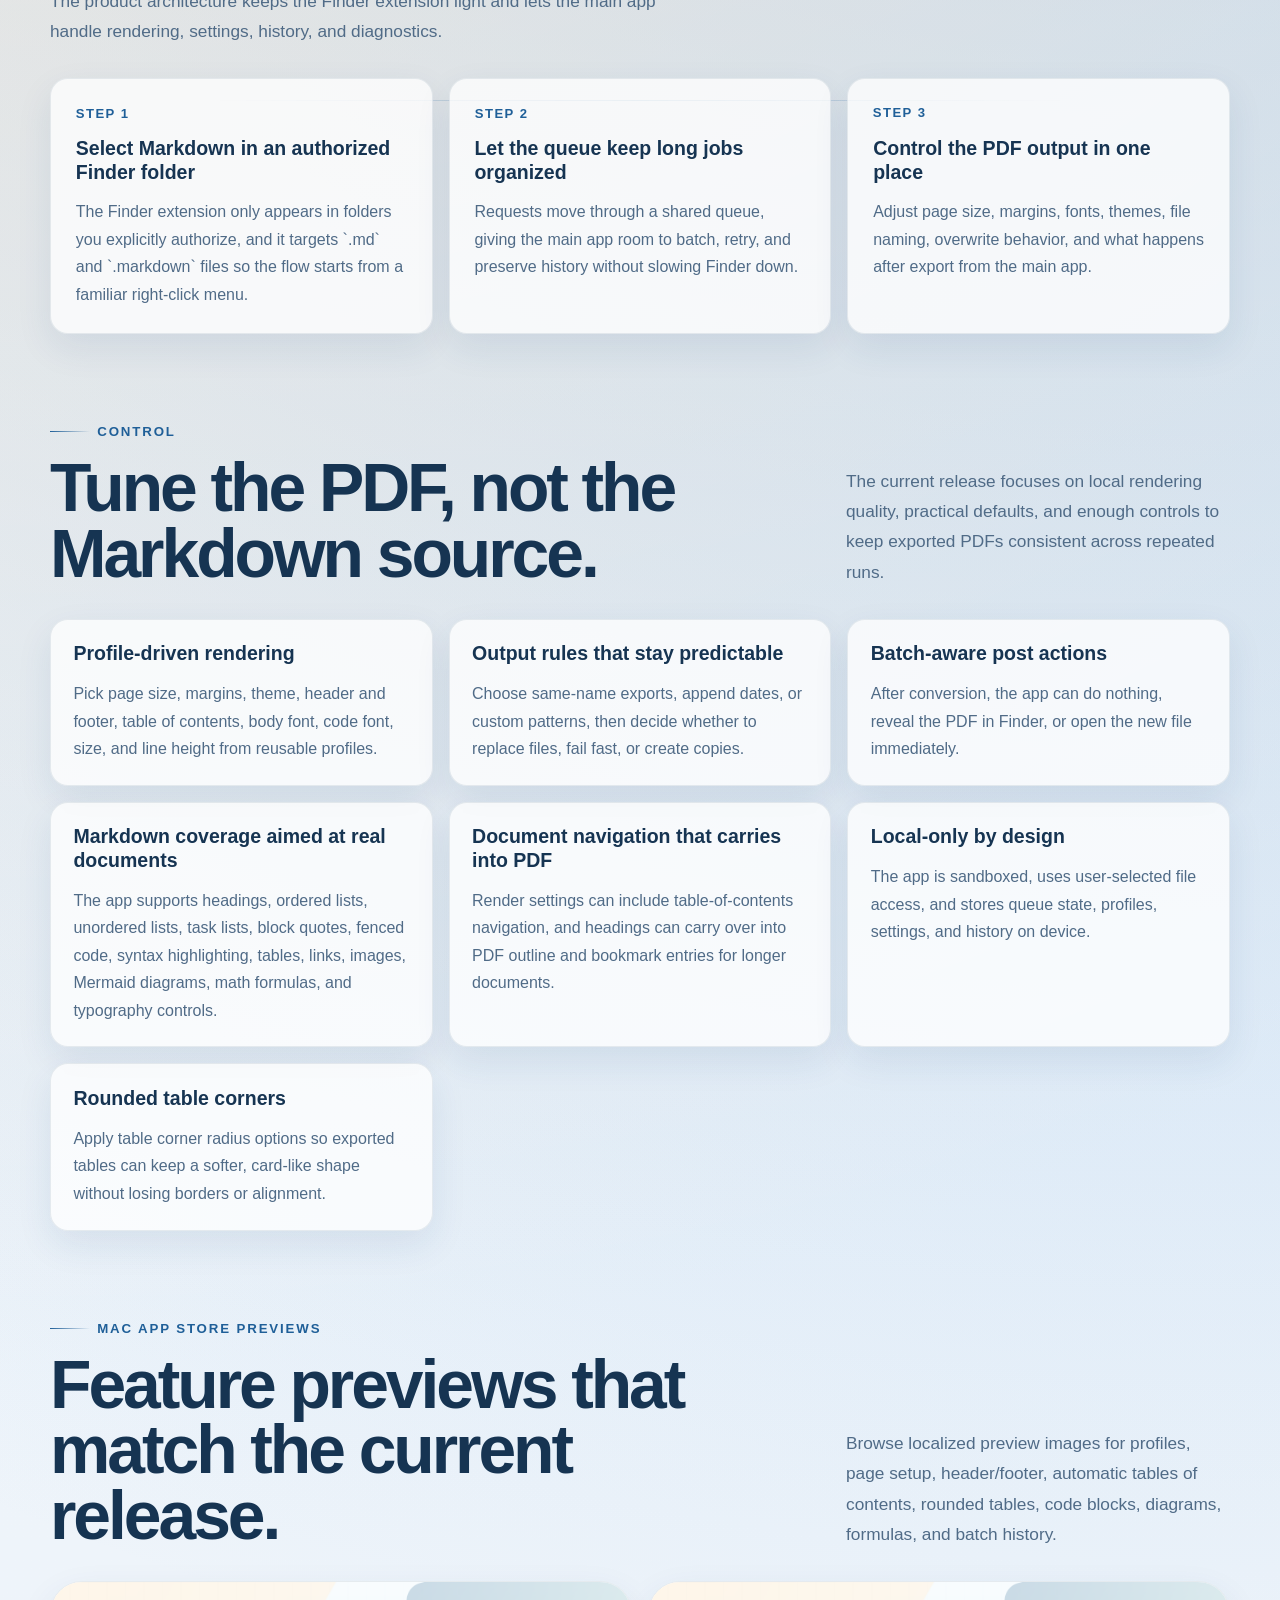
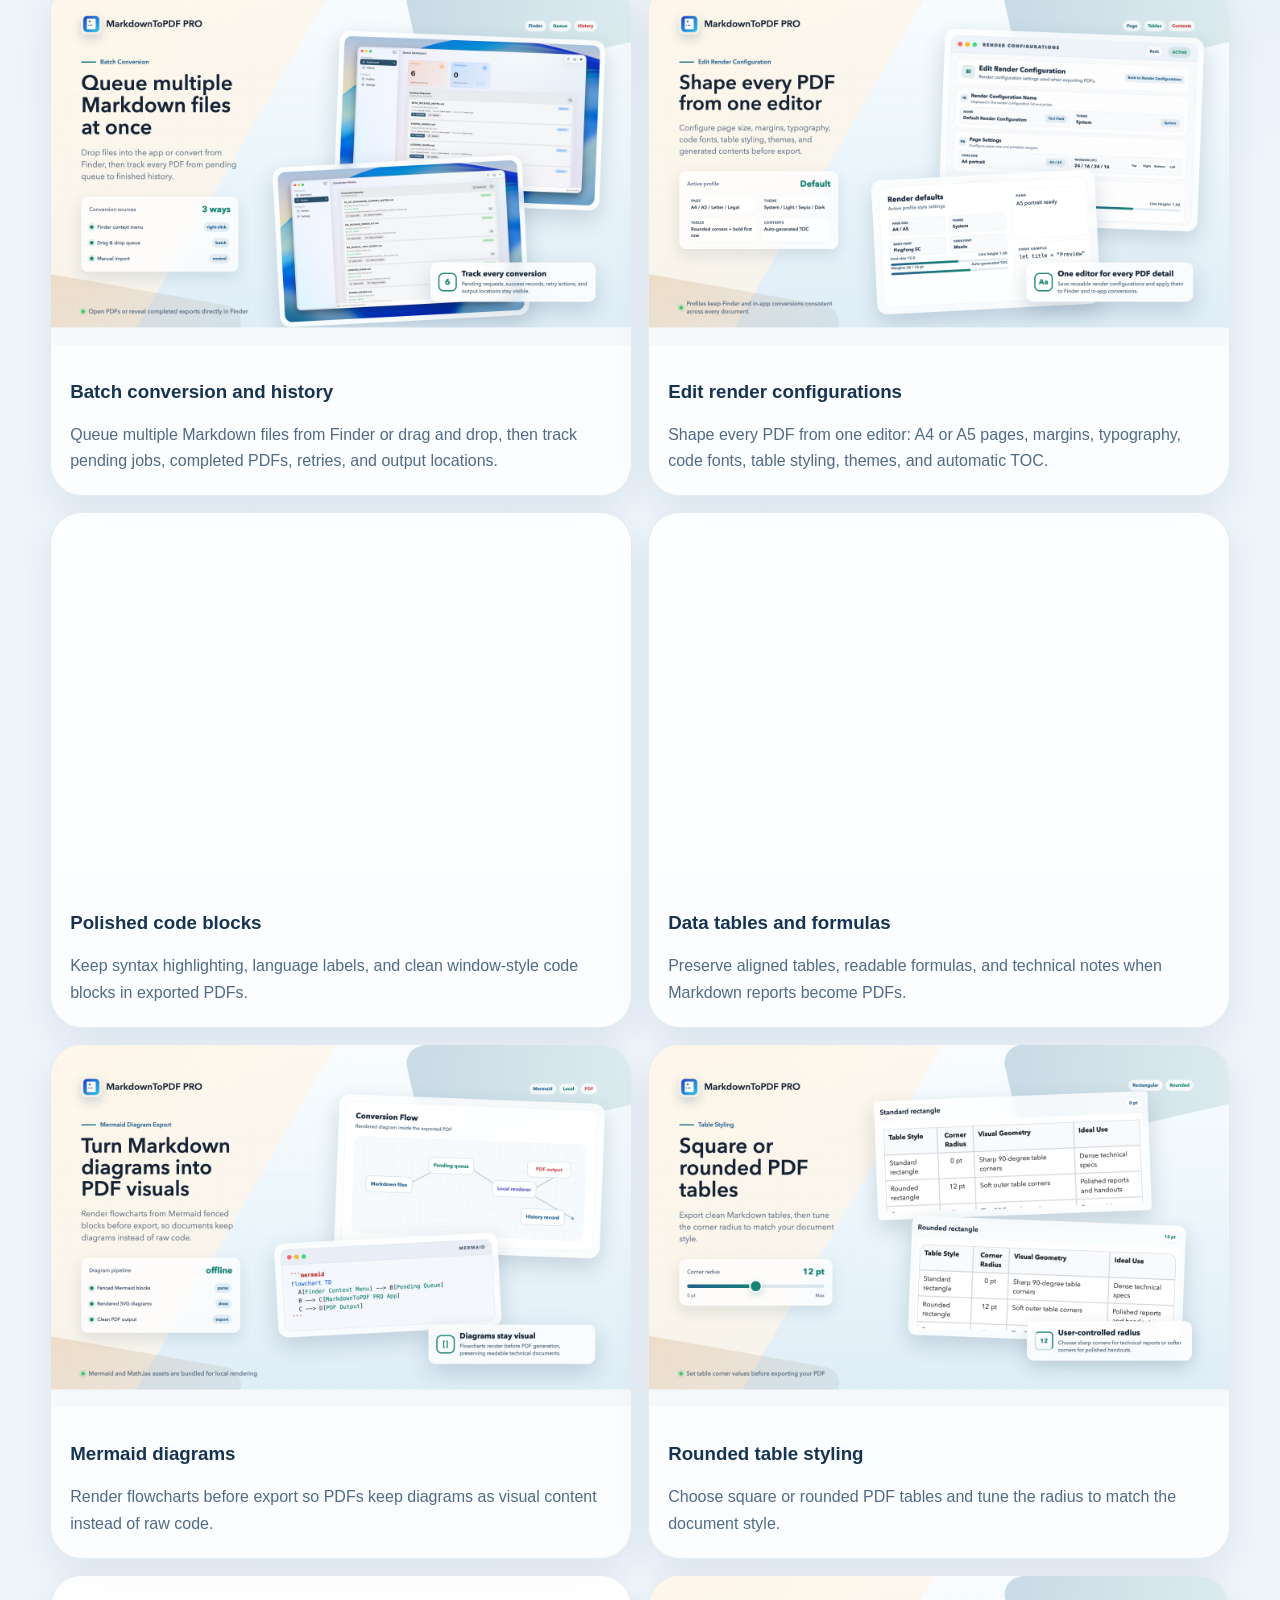
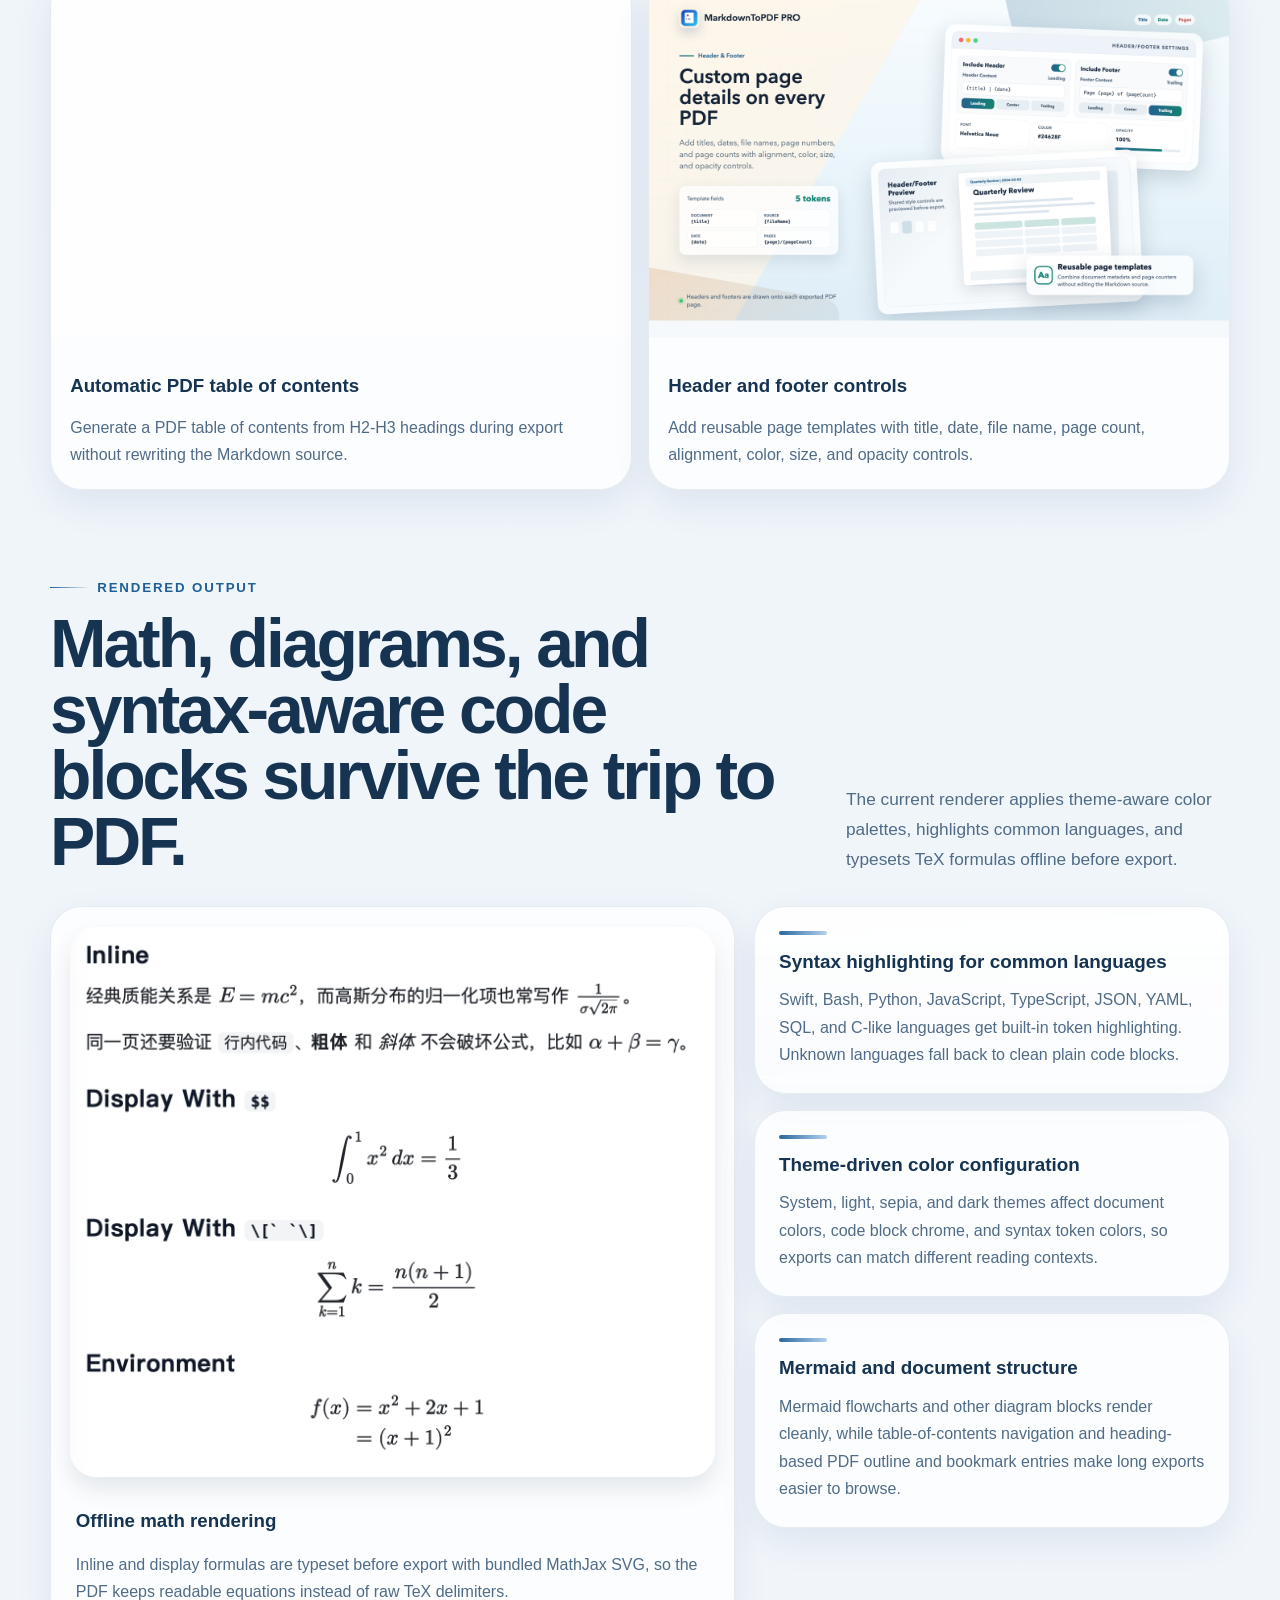
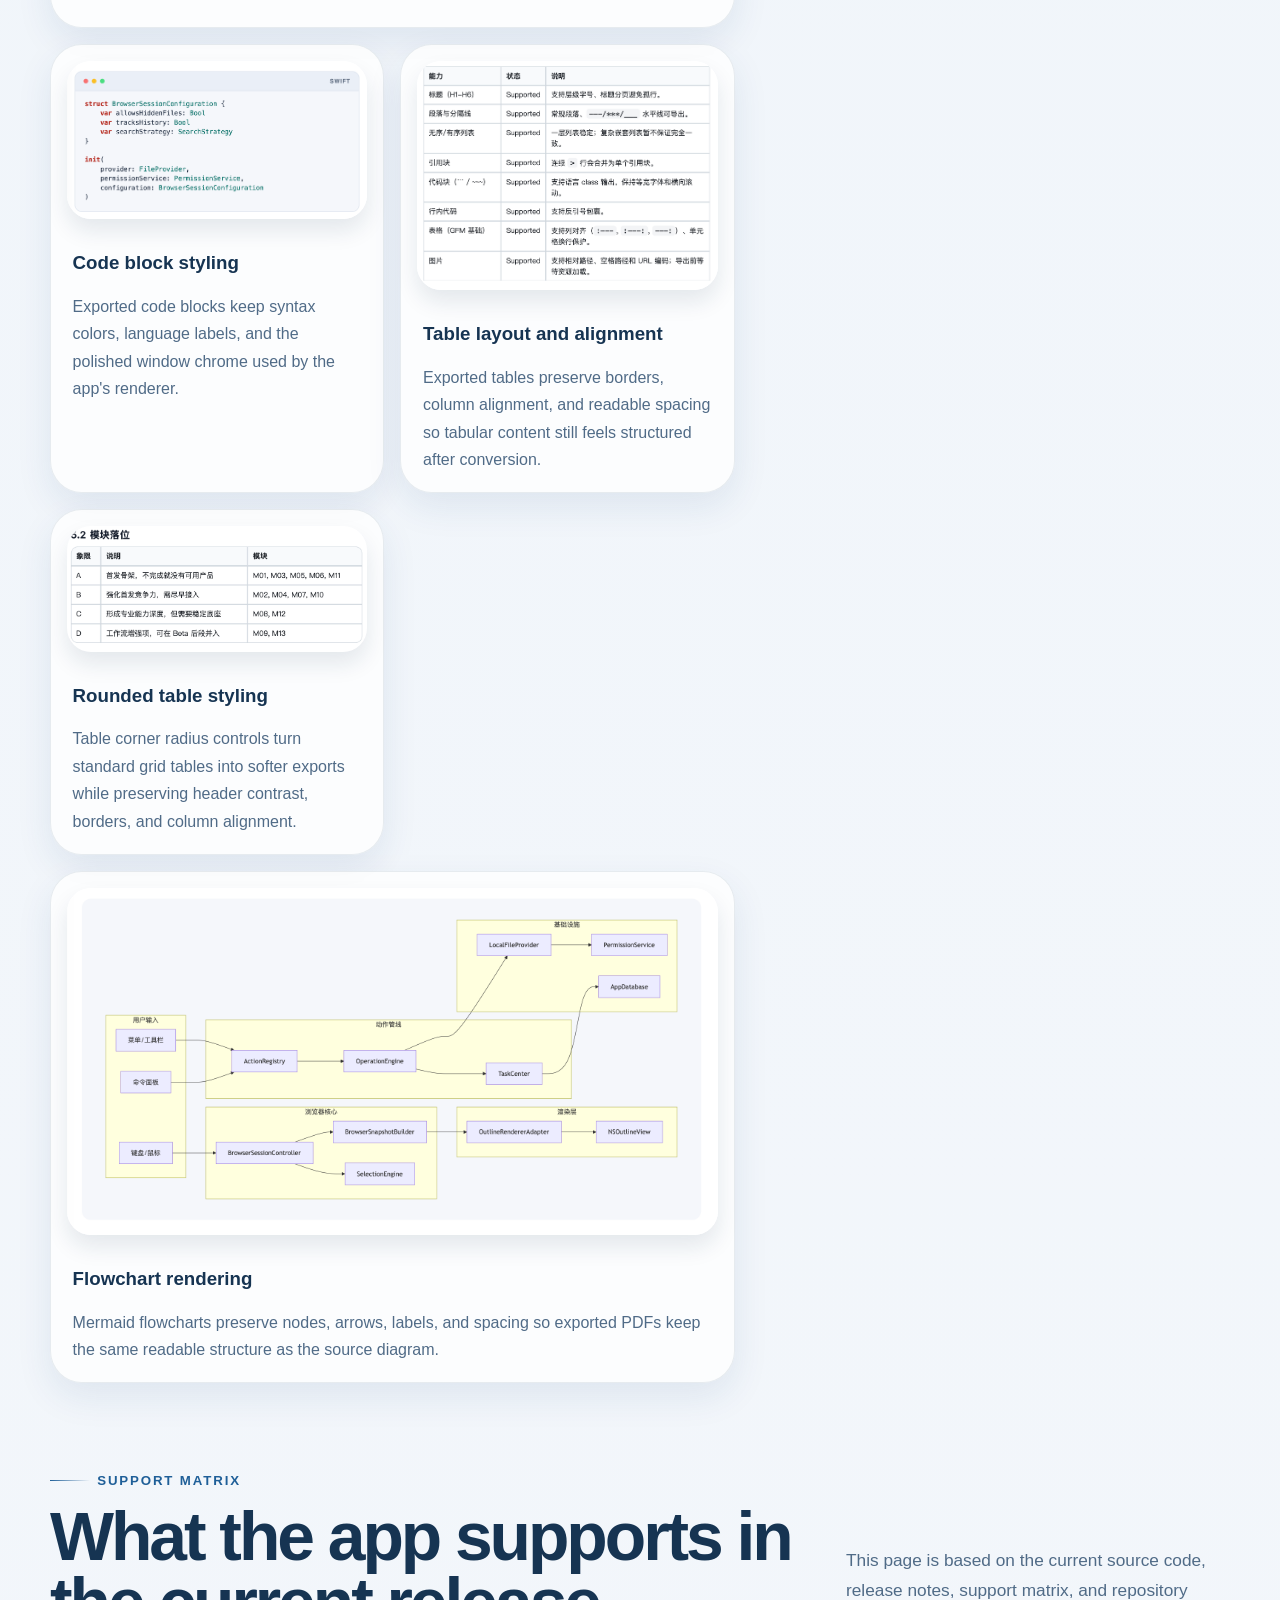
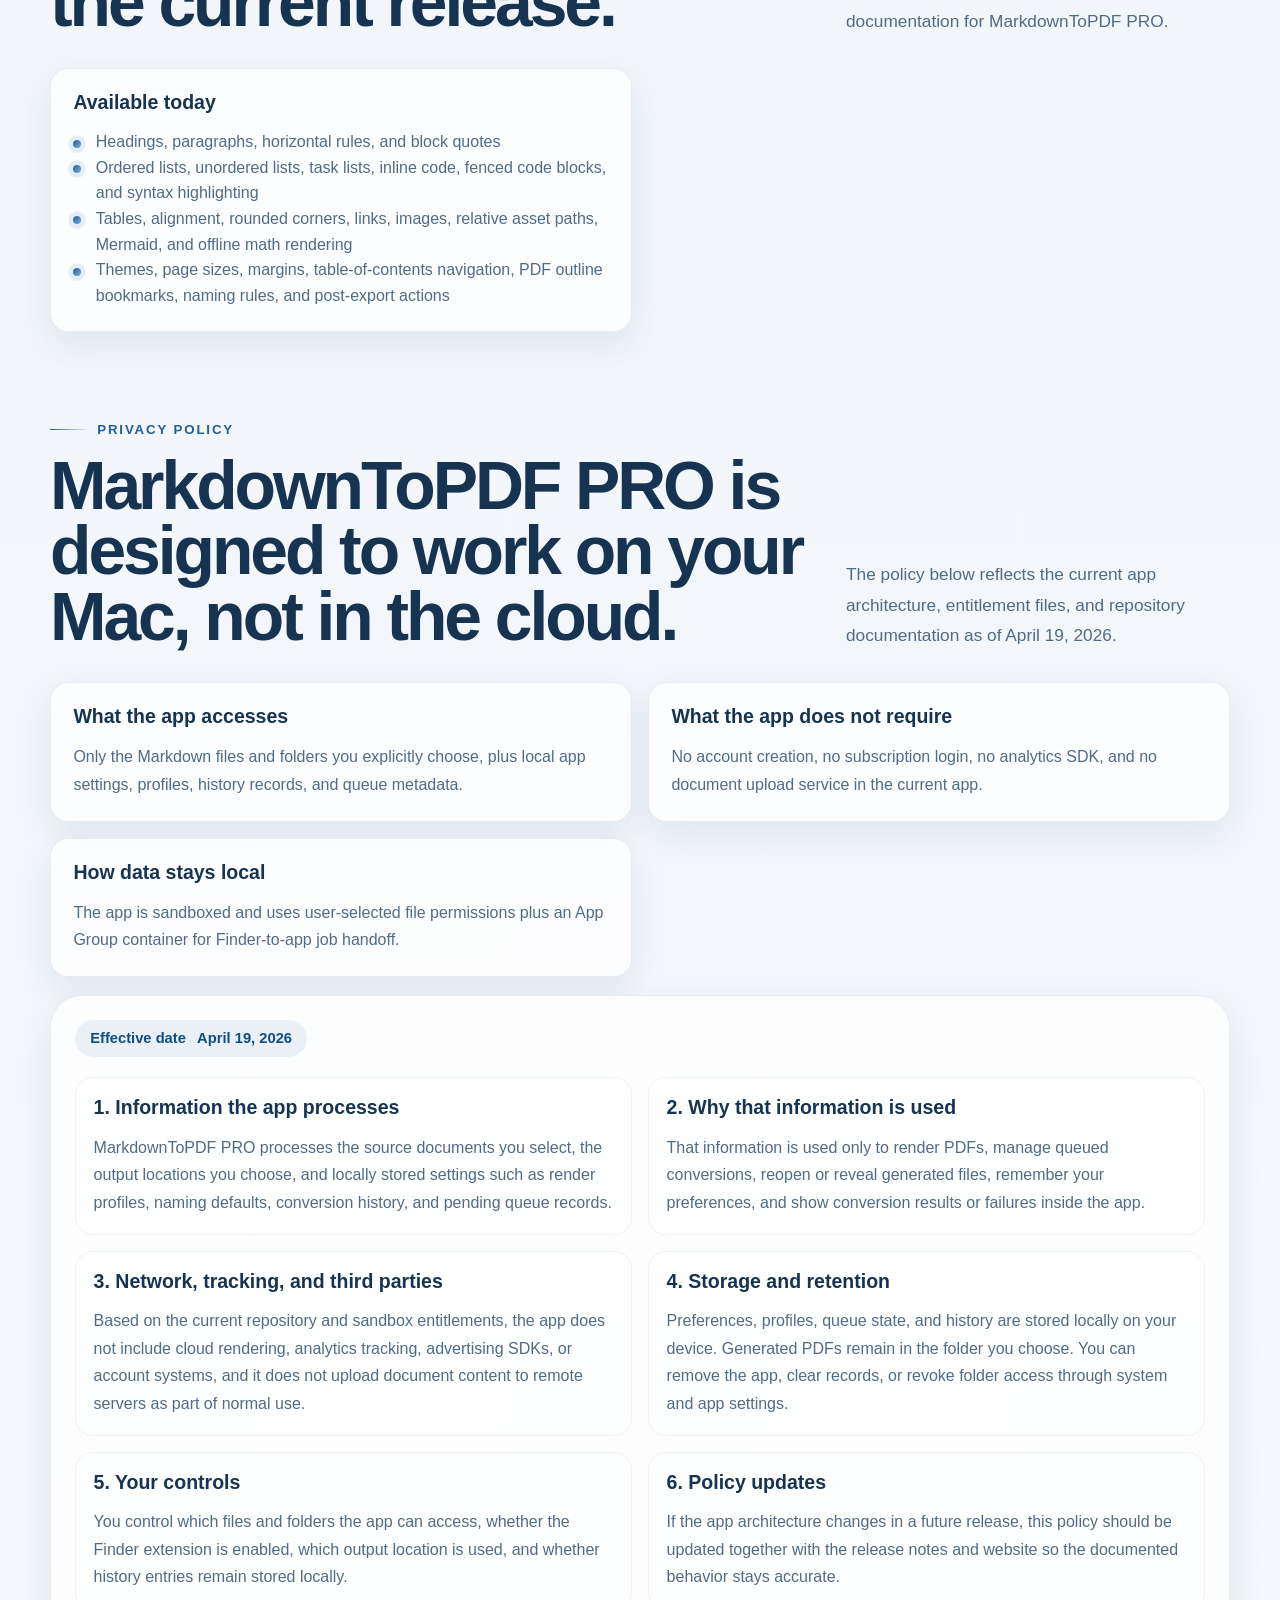
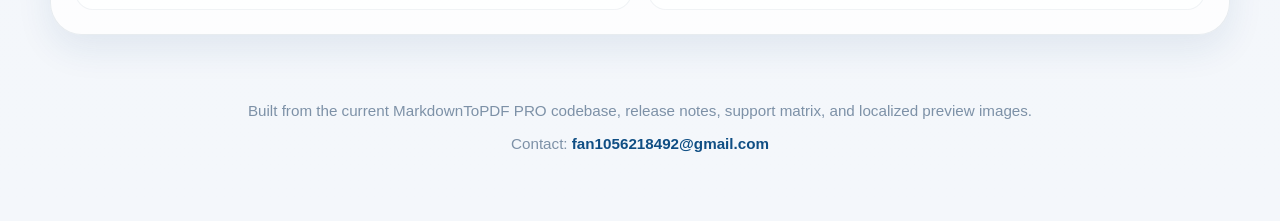
==== commit a4176c1c: "更新品牌为 PRO" ====
--- a/index.html
+++ b/index.html
@@ -3,10 +3,10 @@
   <head>
     <meta charset="UTF-8" />
     <meta name="viewport" content="width=device-width, initial-scale=1.0" />
-    <title>MarkdownToPDF for macOS</title>
+    <title>MarkdownToPDF PRO for macOS</title>
     <meta
       name="description"
-      content="MarkdownToPDF is a Finder-powered macOS app for turning Markdown files into polished PDFs with profiles, syntax highlighting, math rendering, history, and privacy-first local processing."
+      content="MarkdownToPDF PRO is a Finder-powered macOS app for turning Markdown files into polished PDFs with profiles, syntax highlighting, math rendering, history, and privacy-first local processing."
     />
     <meta
       name="theme-color"
@@ -27,9 +27,9 @@
 
     <div class="site-shell" id="top">
       <header class="site-header">
-        <a class="brand" href="#top" aria-label="MarkdownToPDF">
+        <a class="brand" href="#top" aria-label="MarkdownToPDF PRO">
           <img src="pictures/app-icon.png" alt="" />
-          <span>MarkdownToPDF</span>
+          <span>MarkdownToPDF PRO</span>
         </a>
 
         <nav class="header-nav" aria-label="Primary navigation" data-i18n-aria-label="navPrimaryAria">
@@ -59,7 +59,7 @@
             <p class="eyebrow" data-i18n="heroEyebrow">Finder extension + native macOS app</p>
             <h1 data-i18n="heroTitle">Turn Markdown into polished PDFs without leaving Finder.</h1>
             <p class="hero-lead" data-i18n="heroLead">
-              MarkdownToPDF is built for writers, engineers, and documentation teams who want local,
+              MarkdownToPDF PRO is built for writers, engineers, and documentation teams who want local,
               repeatable exports with batch queues, profiles, and clean print-ready output.
             </p>
 
@@ -114,7 +114,7 @@
             <div class="device-frame">
               <img
                 src="pictures/dashboard.png"
-                alt="MarkdownToPDF queue dashboard"
+                alt="MarkdownToPDF PRO queue dashboard"
                 data-i18n-alt="heroImageAlt"
               />
             </div>
@@ -300,7 +300,7 @@
               <figure class="render-figure render-figure-featured">
                 <img
                   src="pictures/math.png"
-                  alt="Math rendering sample exported by MarkdownToPDF"
+                  alt="Math rendering sample exported by MarkdownToPDF PRO"
                   data-i18n-alt="renderMathAlt"
                 />
                 <figcaption>
@@ -316,7 +316,7 @@
                 <figure class="render-figure render-figure-compact">
                   <img
                     src="pictures/code_block.png"
-                    alt="Syntax-highlighted code block exported by MarkdownToPDF"
+                    alt="Syntax-highlighted code block exported by MarkdownToPDF PRO"
                     data-i18n-alt="renderCodeAlt"
                   />
                   <figcaption>
@@ -331,7 +331,7 @@
                 <figure class="render-figure render-figure-compact">
                   <img
                     src="pictures/table.png"
-                    alt="Table rendering sample exported by MarkdownToPDF"
+                    alt="Table rendering sample exported by MarkdownToPDF PRO"
                     data-i18n-alt="renderTableAlt"
                   />
                   <figcaption>
@@ -346,7 +346,7 @@
                 <figure class="render-figure render-figure-compact render-figure-rounded-table">
                   <img
                     src="pictures/CornerRadius-table.png"
-                    alt="Rounded table rendering sample exported by MarkdownToPDF"
+                    alt="Rounded table rendering sample exported by MarkdownToPDF PRO"
                     data-i18n-alt="renderRoundedTableAlt"
                   />
                   <figcaption>
@@ -361,7 +361,7 @@
                 <figure class="render-figure render-figure-compact render-figure-wide">
                   <img
                     src="pictures/flowchart-example.png"
-                    alt="Flowchart rendering sample exported by MarkdownToPDF"
+                    alt="Flowchart rendering sample exported by MarkdownToPDF PRO"
                     data-i18n-alt="renderFlowchartAlt"
                   />
                   <figcaption>
@@ -410,7 +410,7 @@
             </div>
             <p class="section-lead" data-i18n="supportLead">
               This page is based on the current source code, release notes, support matrix, and known
-              issues in the MarkdownToPDF repository.
+              issues in the MarkdownToPDF PRO repository.
             </p>
           </div>
 
@@ -431,7 +431,7 @@
           <div class="section-heading split-heading">
             <div>
               <p class="eyebrow" data-i18n="privacyEyebrow">Privacy Policy</p>
-              <h2 data-i18n="privacyTitle">MarkdownToPDF is designed to work on your Mac, not in the cloud.</h2>
+              <h2 data-i18n="privacyTitle">MarkdownToPDF PRO is designed to work on your Mac, not in the cloud.</h2>
             </div>
             <p class="section-lead" data-i18n="privacyLead">
               The policy below reflects the current app architecture, entitlement files, and
@@ -473,7 +473,7 @@
               <article class="policy-block">
                 <h3 data-i18n="policy1Title">1. Information the app processes</h3>
                 <p data-i18n="policy1Body">
-                  MarkdownToPDF processes the source documents you select, the output locations you
+                  MarkdownToPDF PRO processes the source documents you select, the output locations you
                   choose, and locally stored settings such as render profiles, naming defaults,
                   conversion history, and pending queue records.
                 </p>
@@ -525,7 +525,7 @@
 
       <footer class="site-footer">
         <p data-i18n="footerBody">
-          Built from the current MarkdownToPDF codebase, release notes, support matrix, and
+          Built from the current MarkdownToPDF PRO codebase, release notes, support matrix, and
           localized preview images.
         </p>
         <p class="footer-contact">
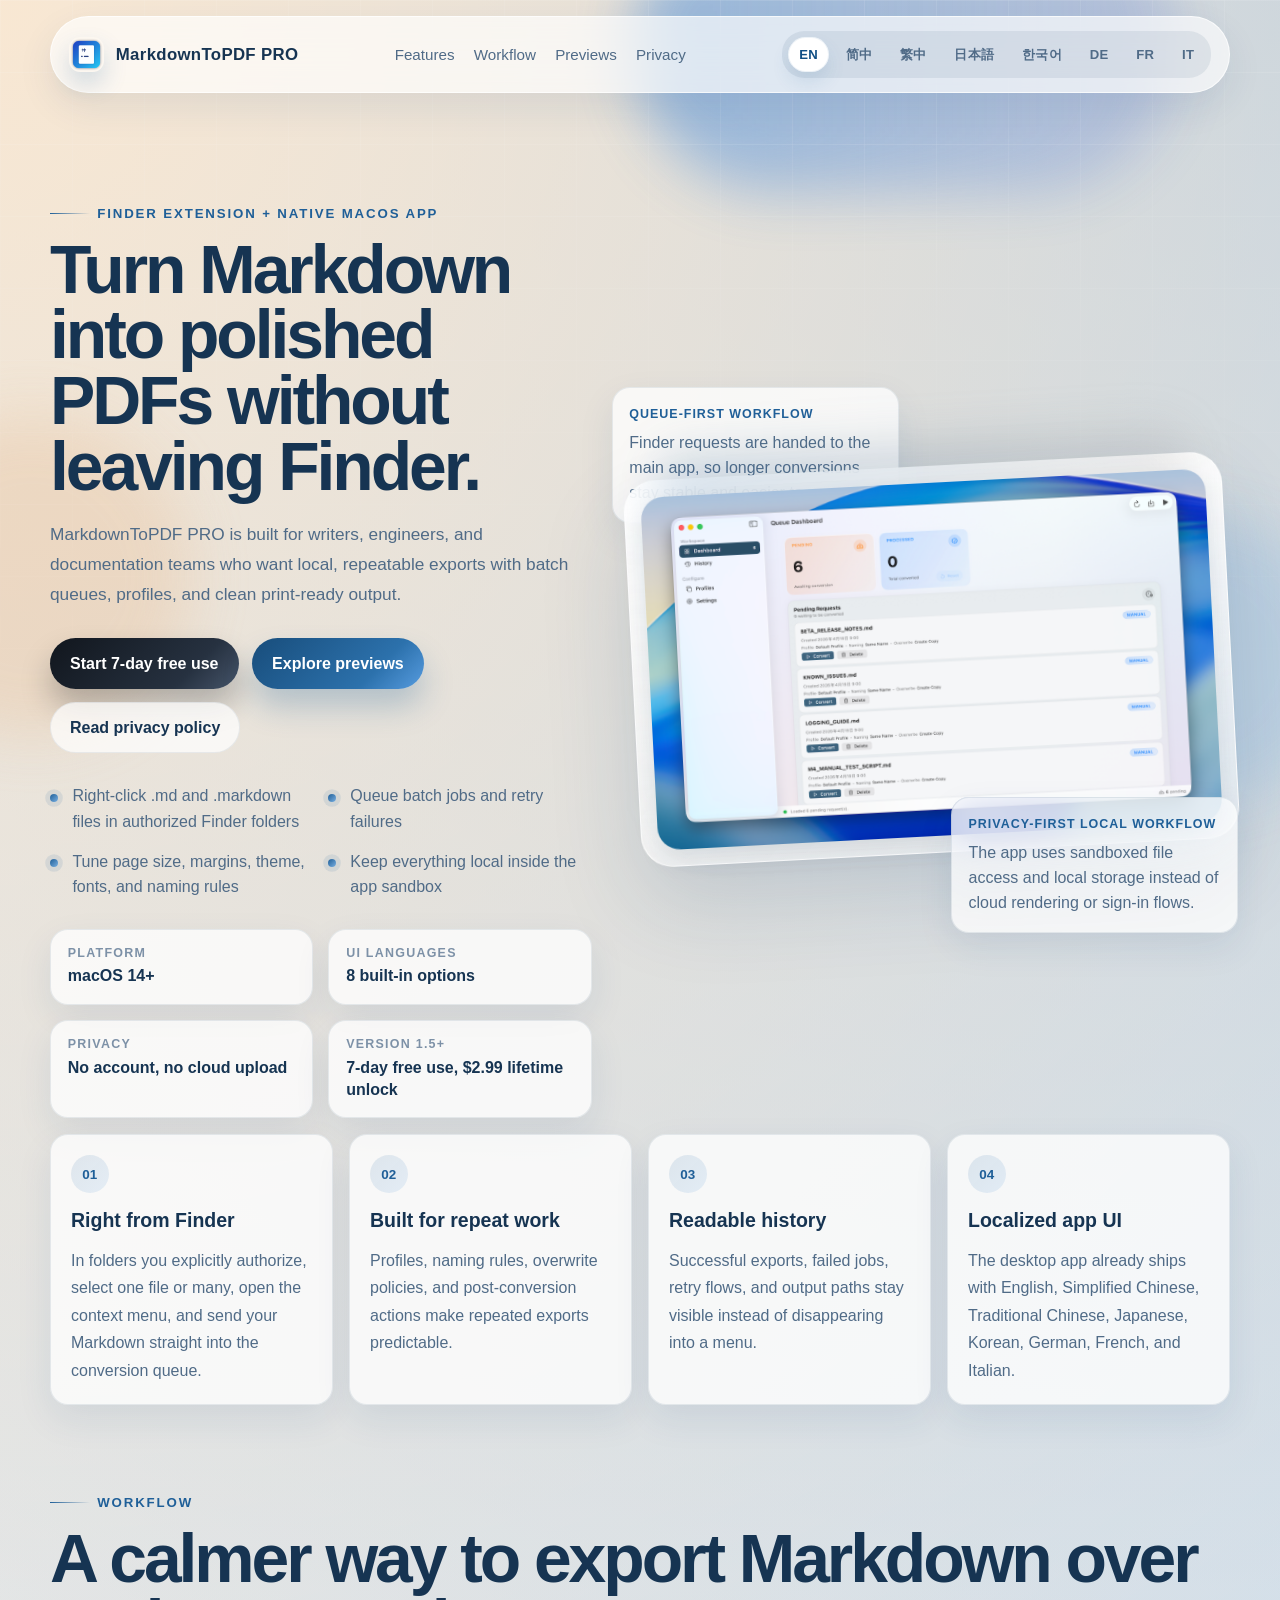
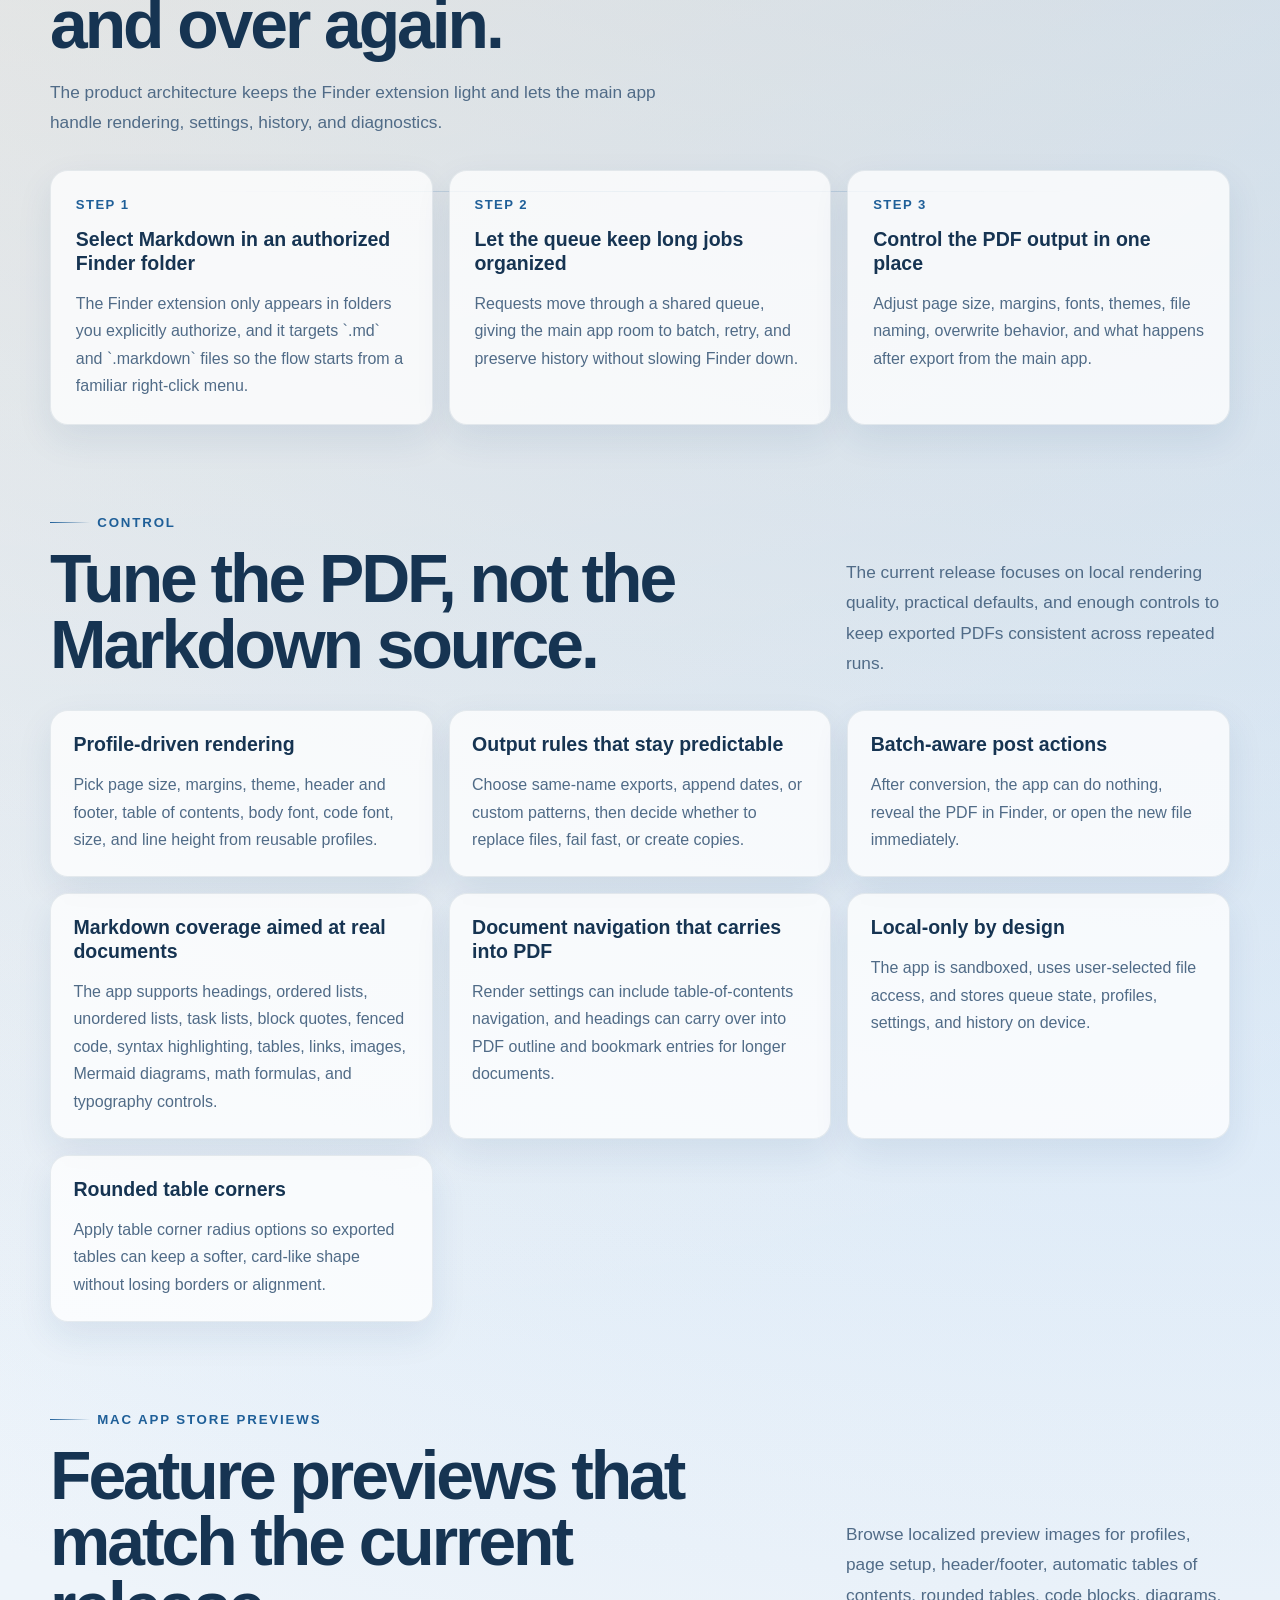
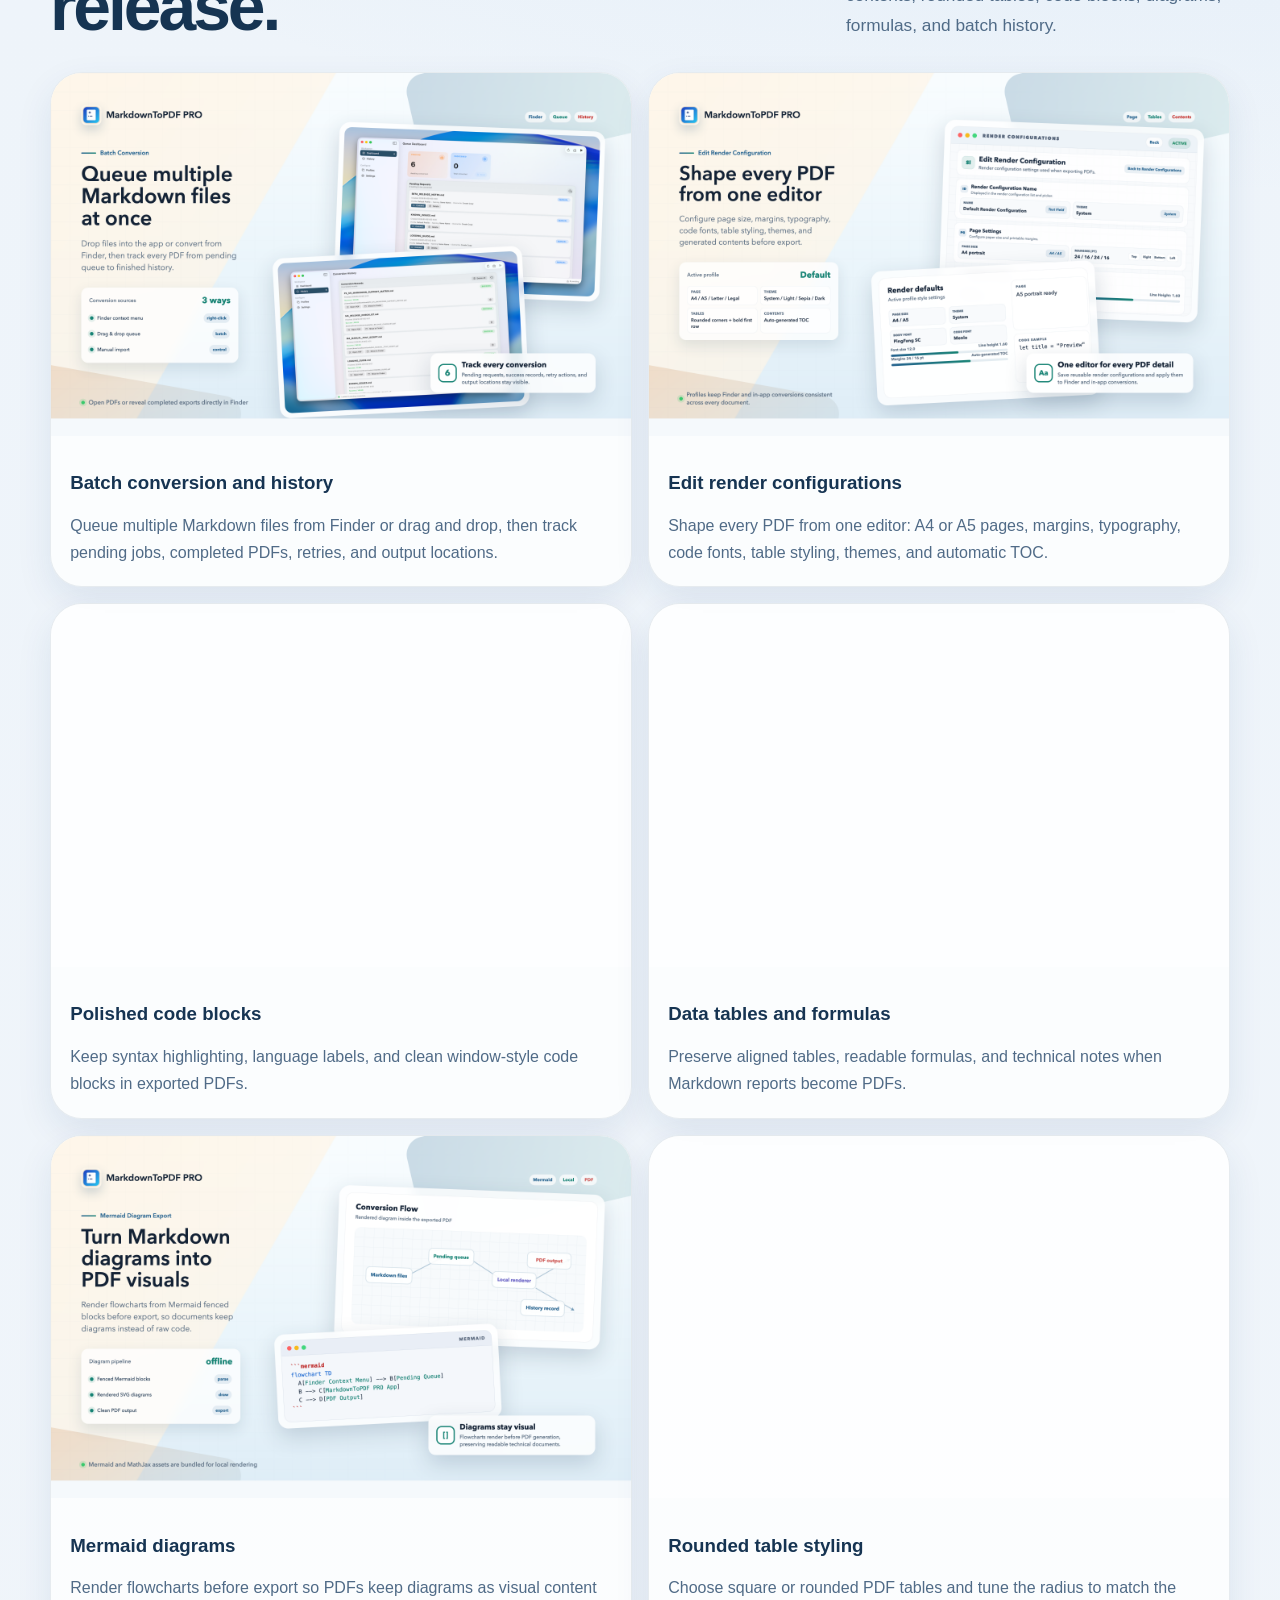
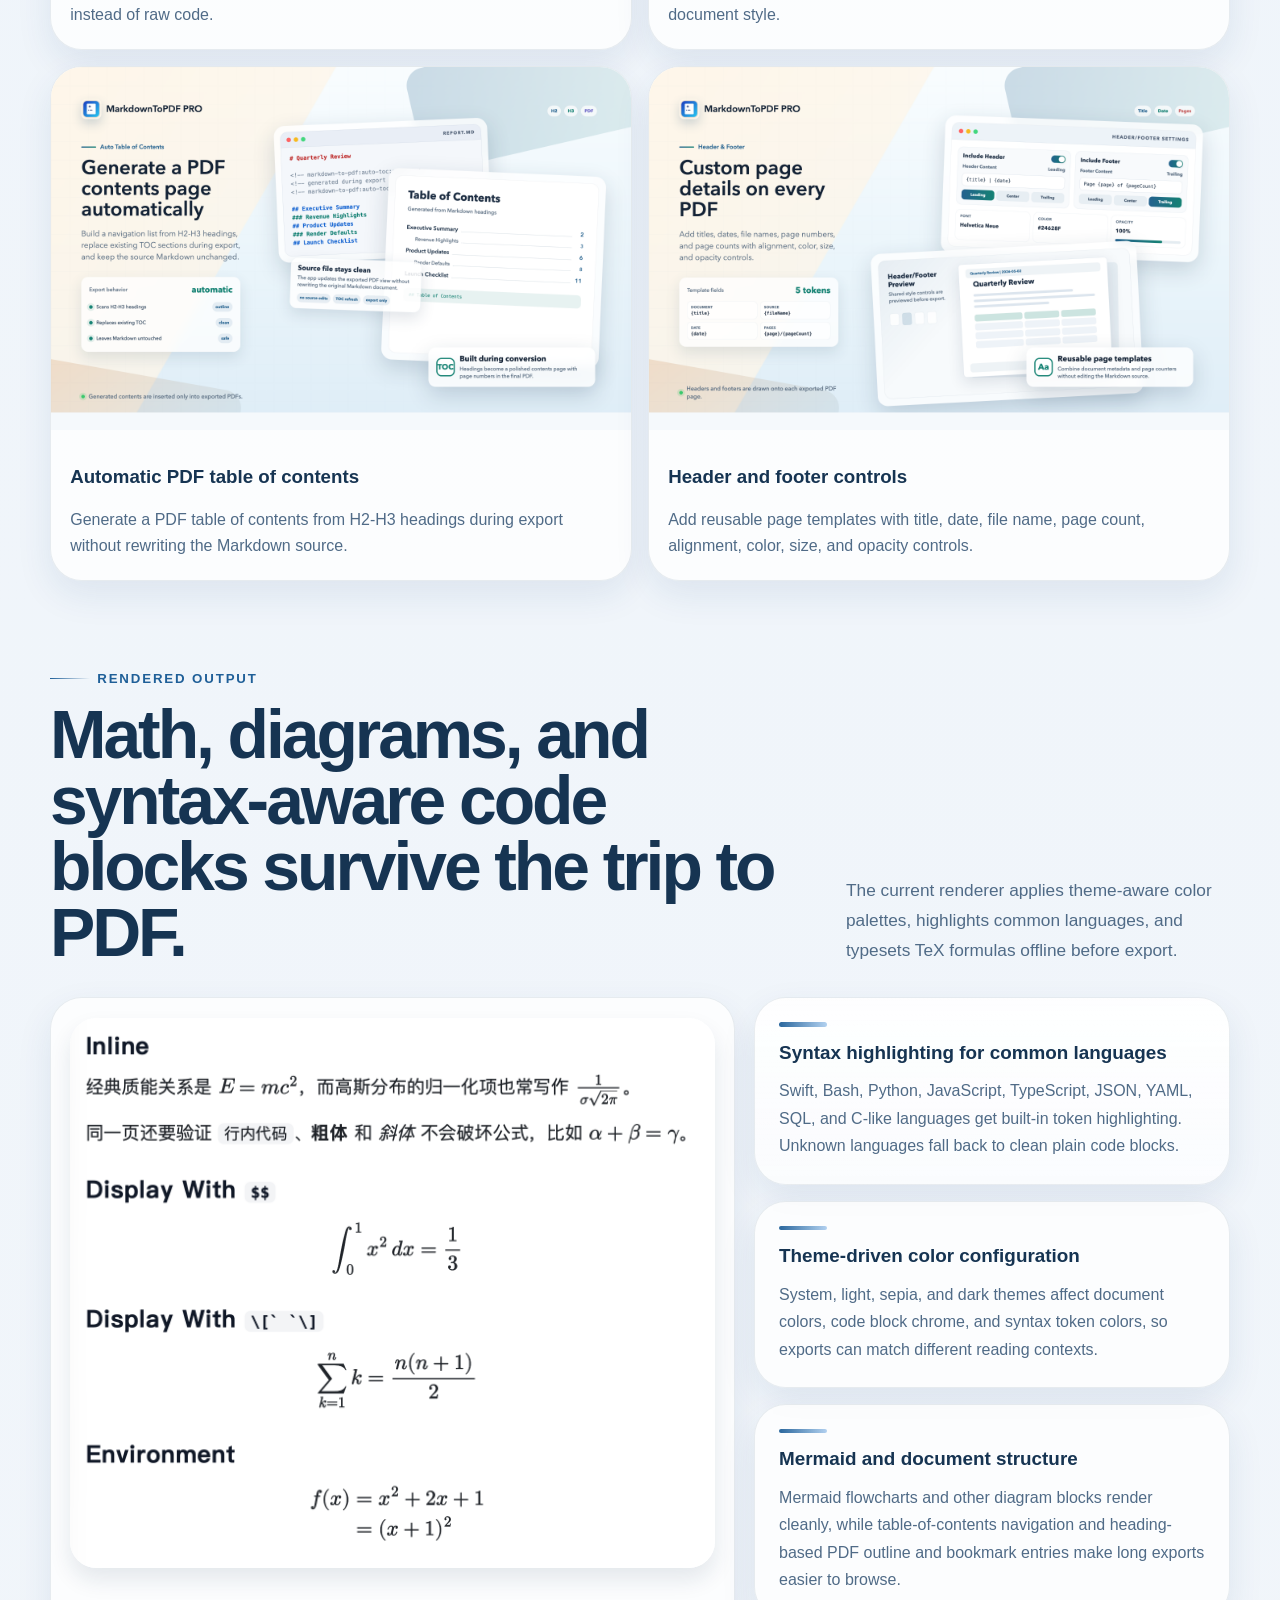
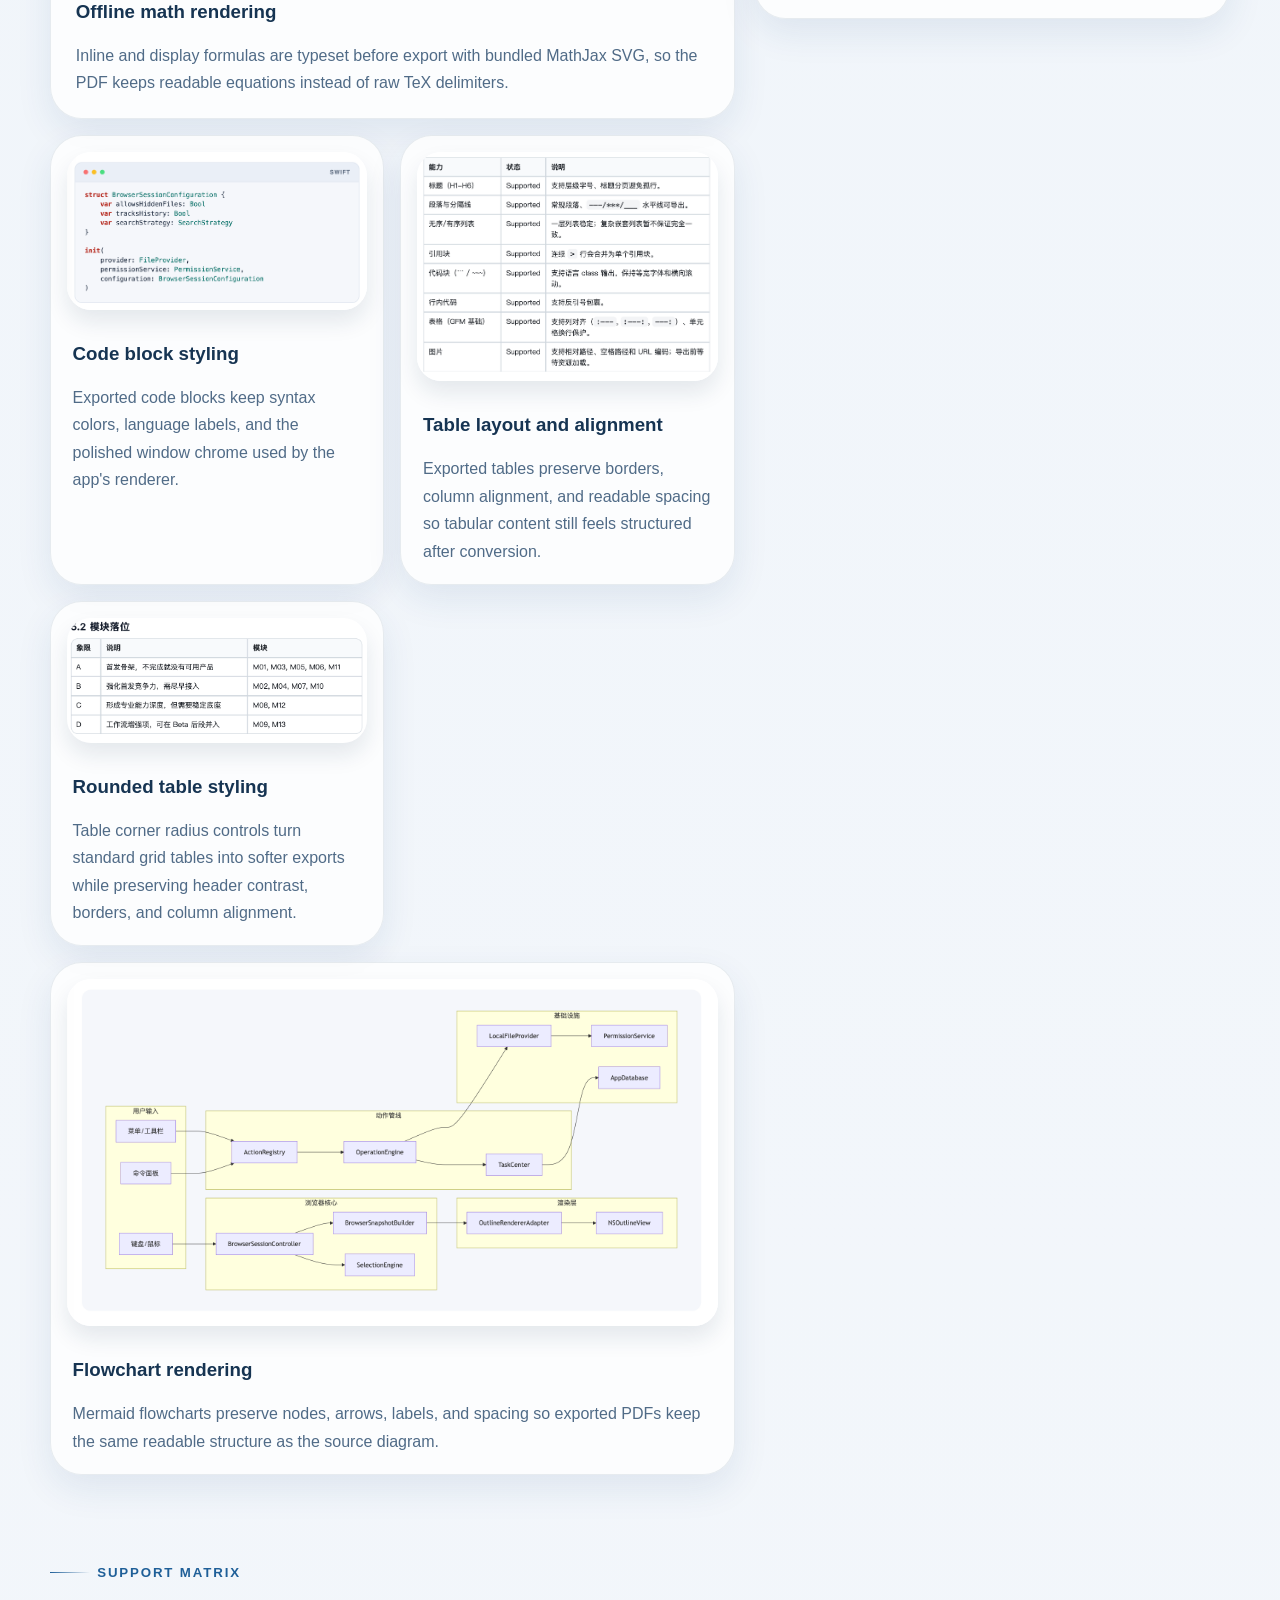
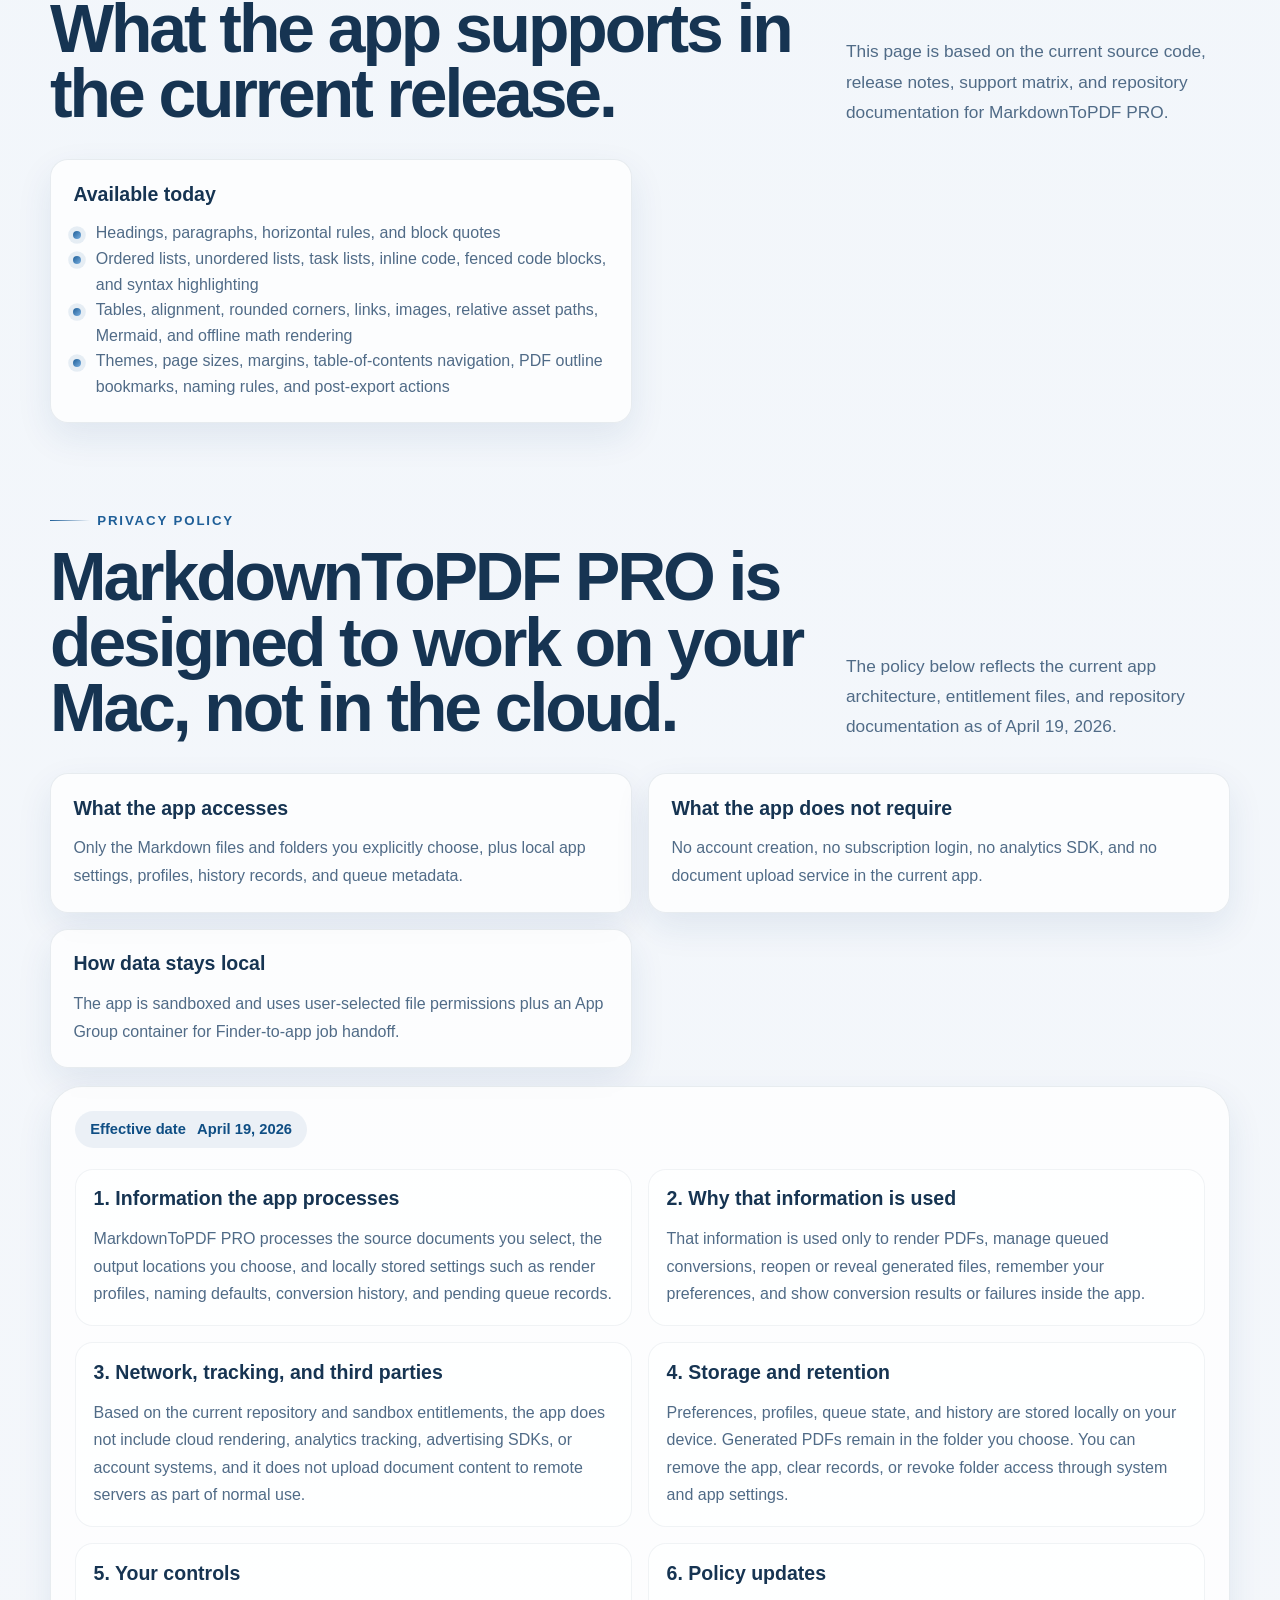
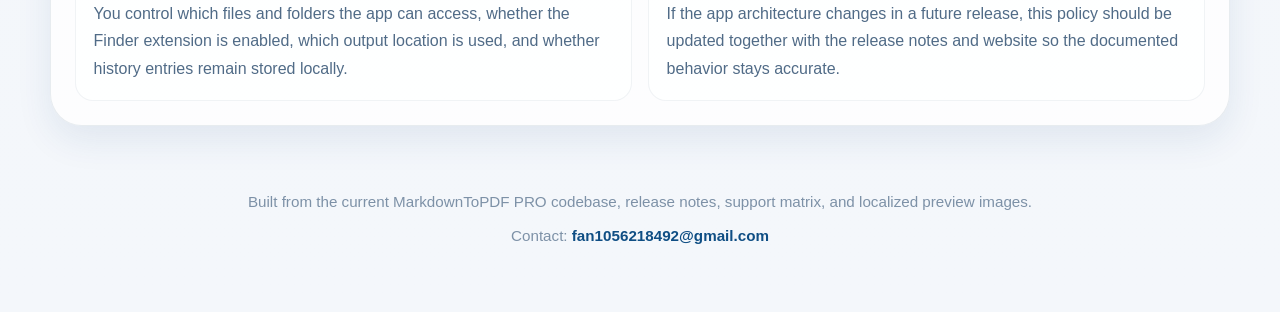
==== commit ffdb555e: "更新多语言素材与试用价格" ====
--- a/index.html
+++ b/index.html
@@ -6,7 +6,7 @@
     <title>MarkdownToPDF PRO for macOS</title>
     <meta
       name="description"
-      content="MarkdownToPDF PRO is a Finder-powered macOS app for turning Markdown files into polished PDFs with profiles, syntax highlighting, math rendering, history, and privacy-first local processing."
+      content="MarkdownToPDF PRO is a Finder-powered macOS app for turning Markdown files into polished PDFs with profiles, syntax highlighting, math rendering, history, and privacy-first local processing. Starting in version 1.5, use it free for 7 days and unlock forever with a one-time $2.99 purchase."
     />
     <meta
       name="theme-color"
@@ -69,7 +69,7 @@
                 href="macappstore://apps.apple.com/us/app/markdowntopdf-pro/id6762535190?mt=12&uo=4"
                 data-i18n="heroDownload"
               >
-                Download on the Mac App Store
+                Start 7-day free use
               </a>
               <a class="button button-primary" href="#promos" data-i18n="heroPrimary">
                 Explore previews
@@ -98,6 +98,10 @@
               <article class="meta-card">
                 <span class="meta-label" data-i18n="metaPrivacyLabel">Privacy</span>
                 <strong class="meta-value" data-i18n="metaPrivacyValue">No account, no cloud upload</strong>
+              </article>
+              <article class="meta-card">
+                <span class="meta-label" data-i18n="metaPricingLabel">Version 1.5+</span>
+                <strong class="meta-value" data-i18n="metaPricingValue">7-day free use, $2.99 lifetime unlock</strong>
               </article>
             </div>
           </div>
--- a/styles.css
+++ b/styles.css
@@ -376,7 +376,7 @@
 
 .meta-grid {
   display: grid;
-  grid-template-columns: repeat(3, minmax(0, 1fr));
+  grid-template-columns: repeat(2, minmax(0, 1fr));
   gap: 0.95rem;
   margin-top: 1.8rem;
 }
